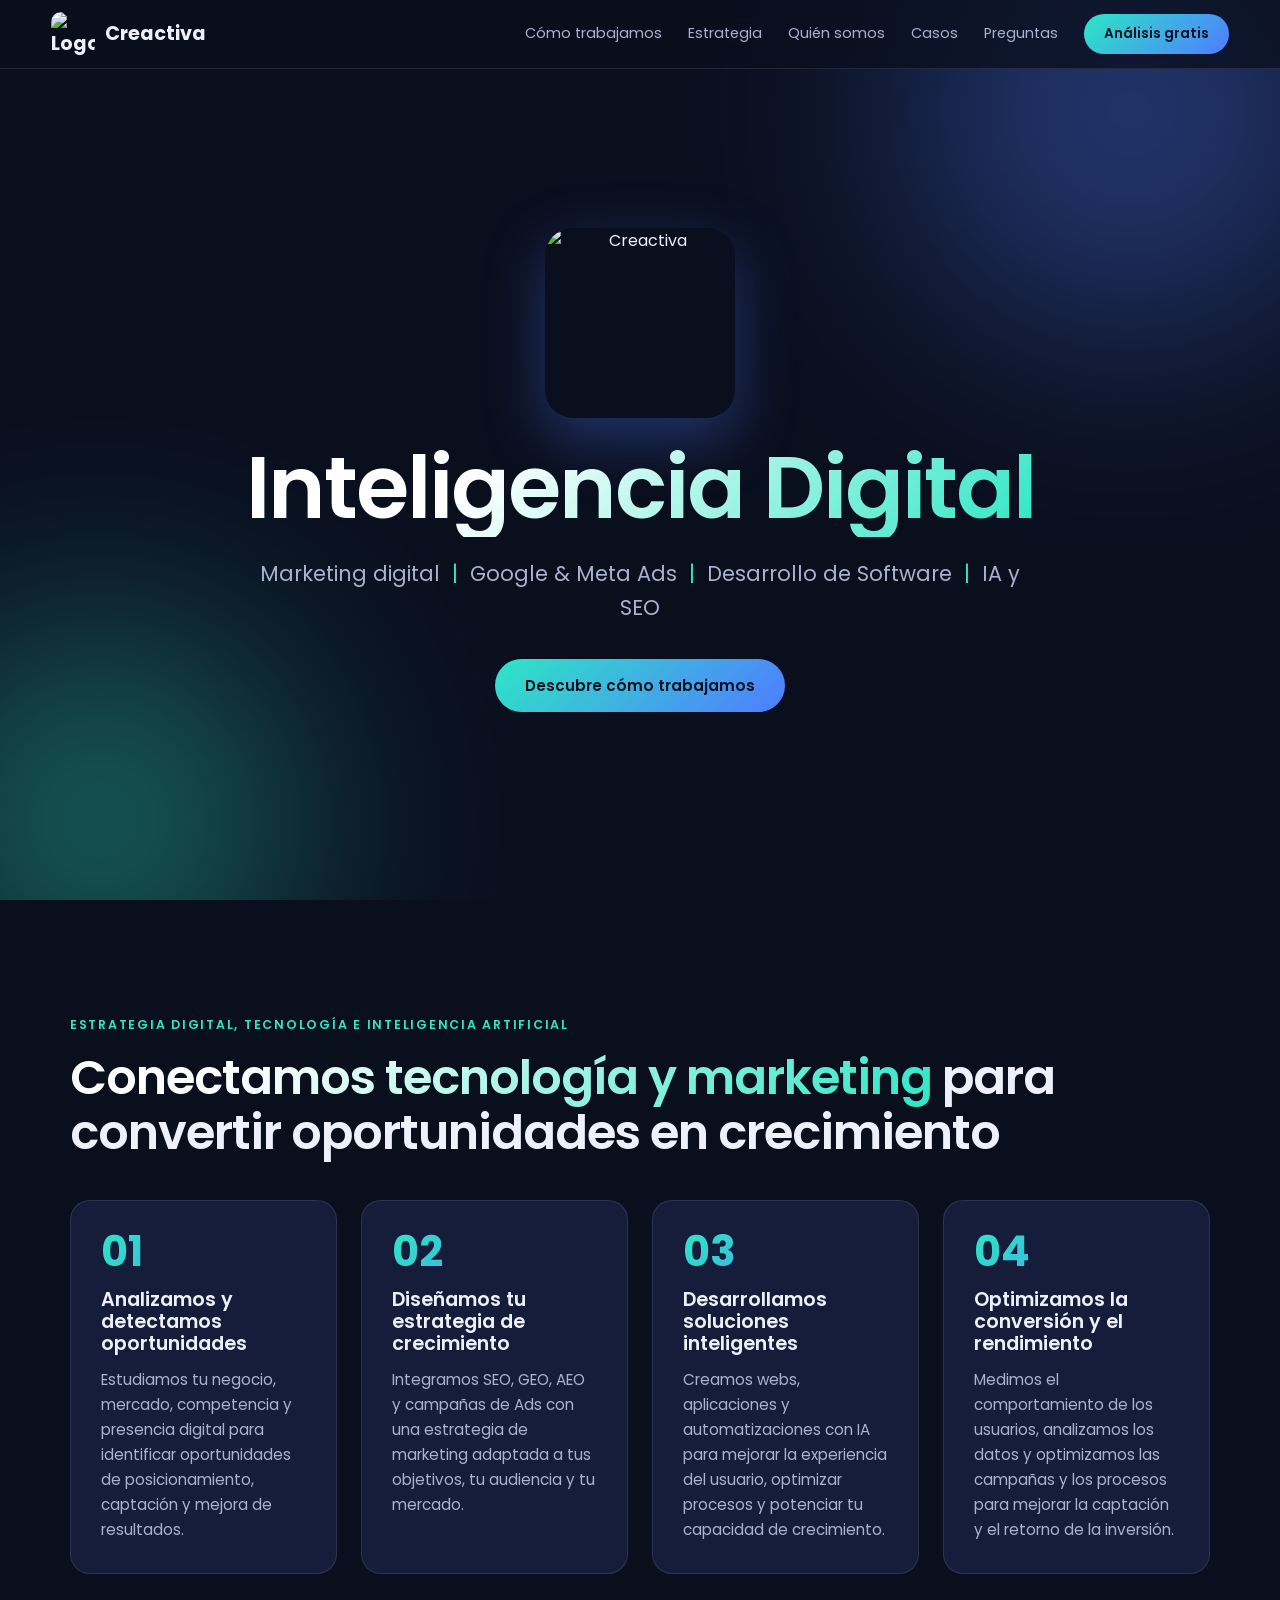
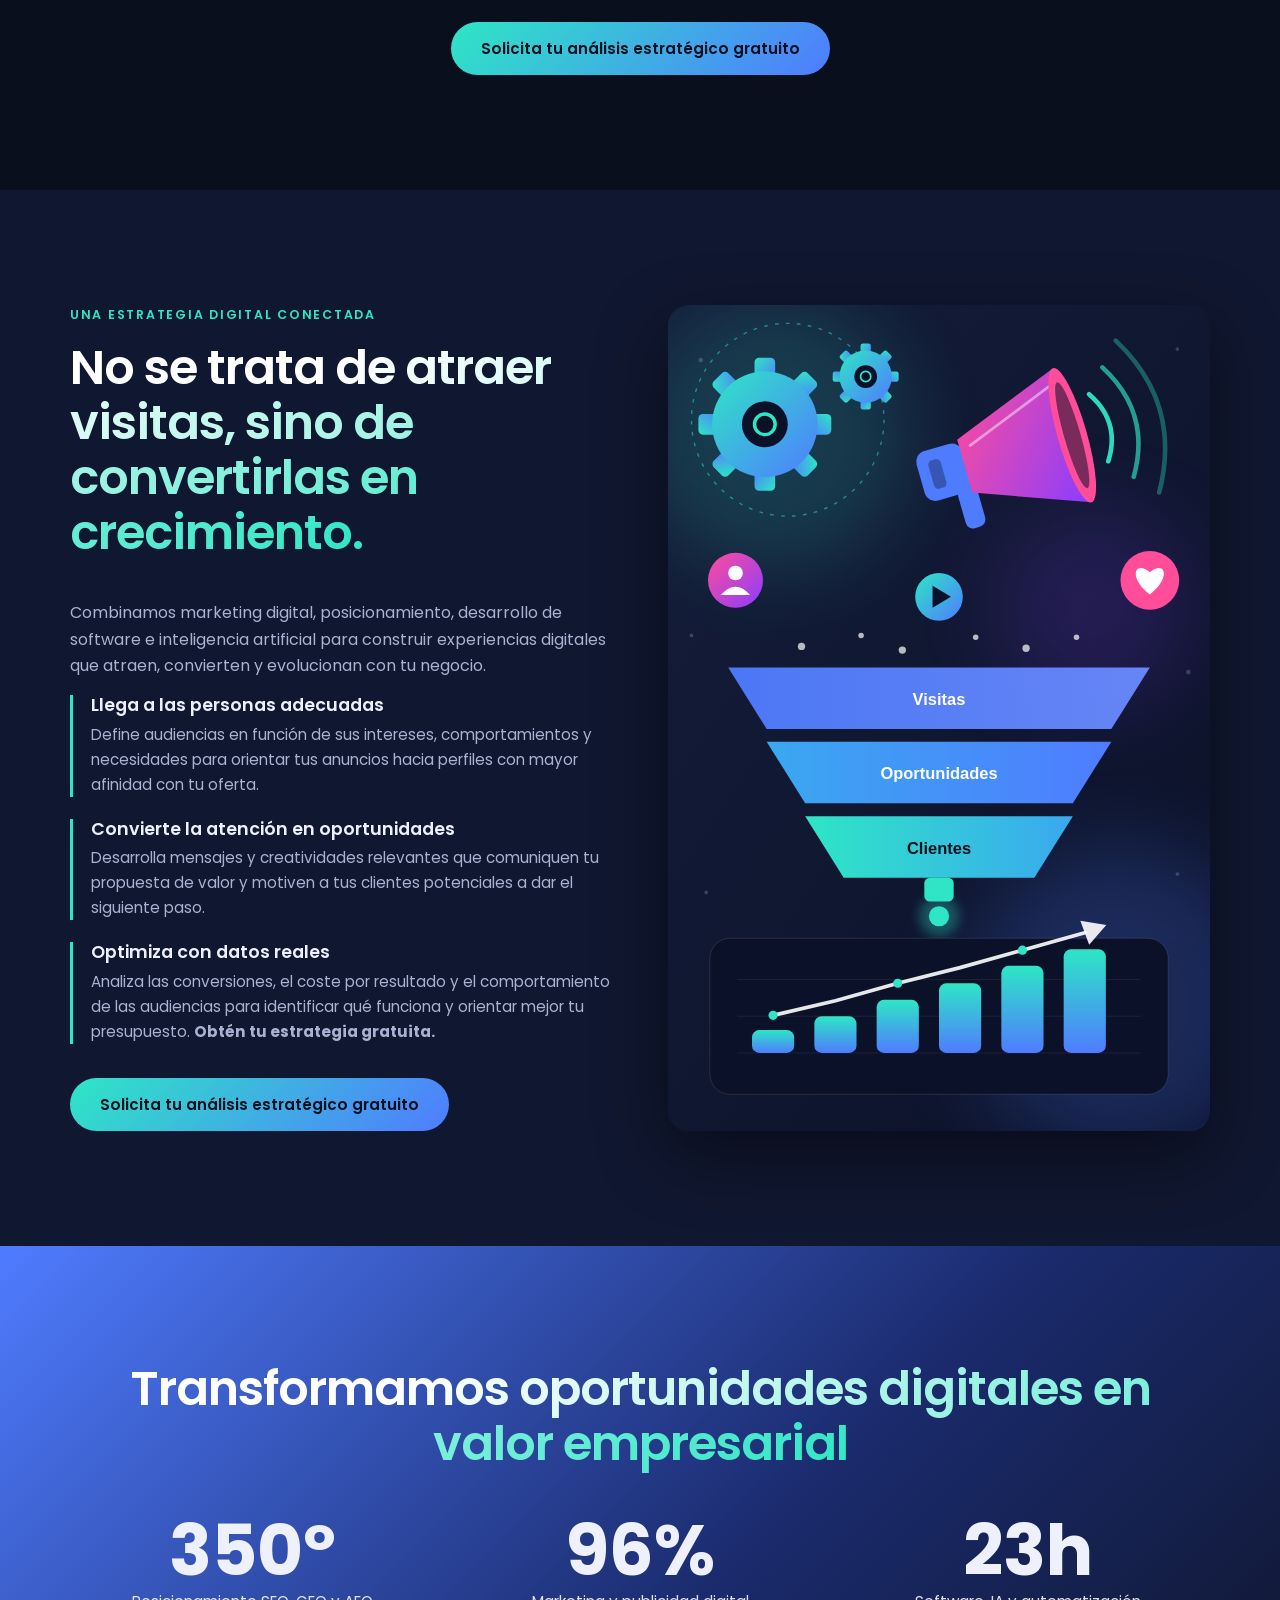
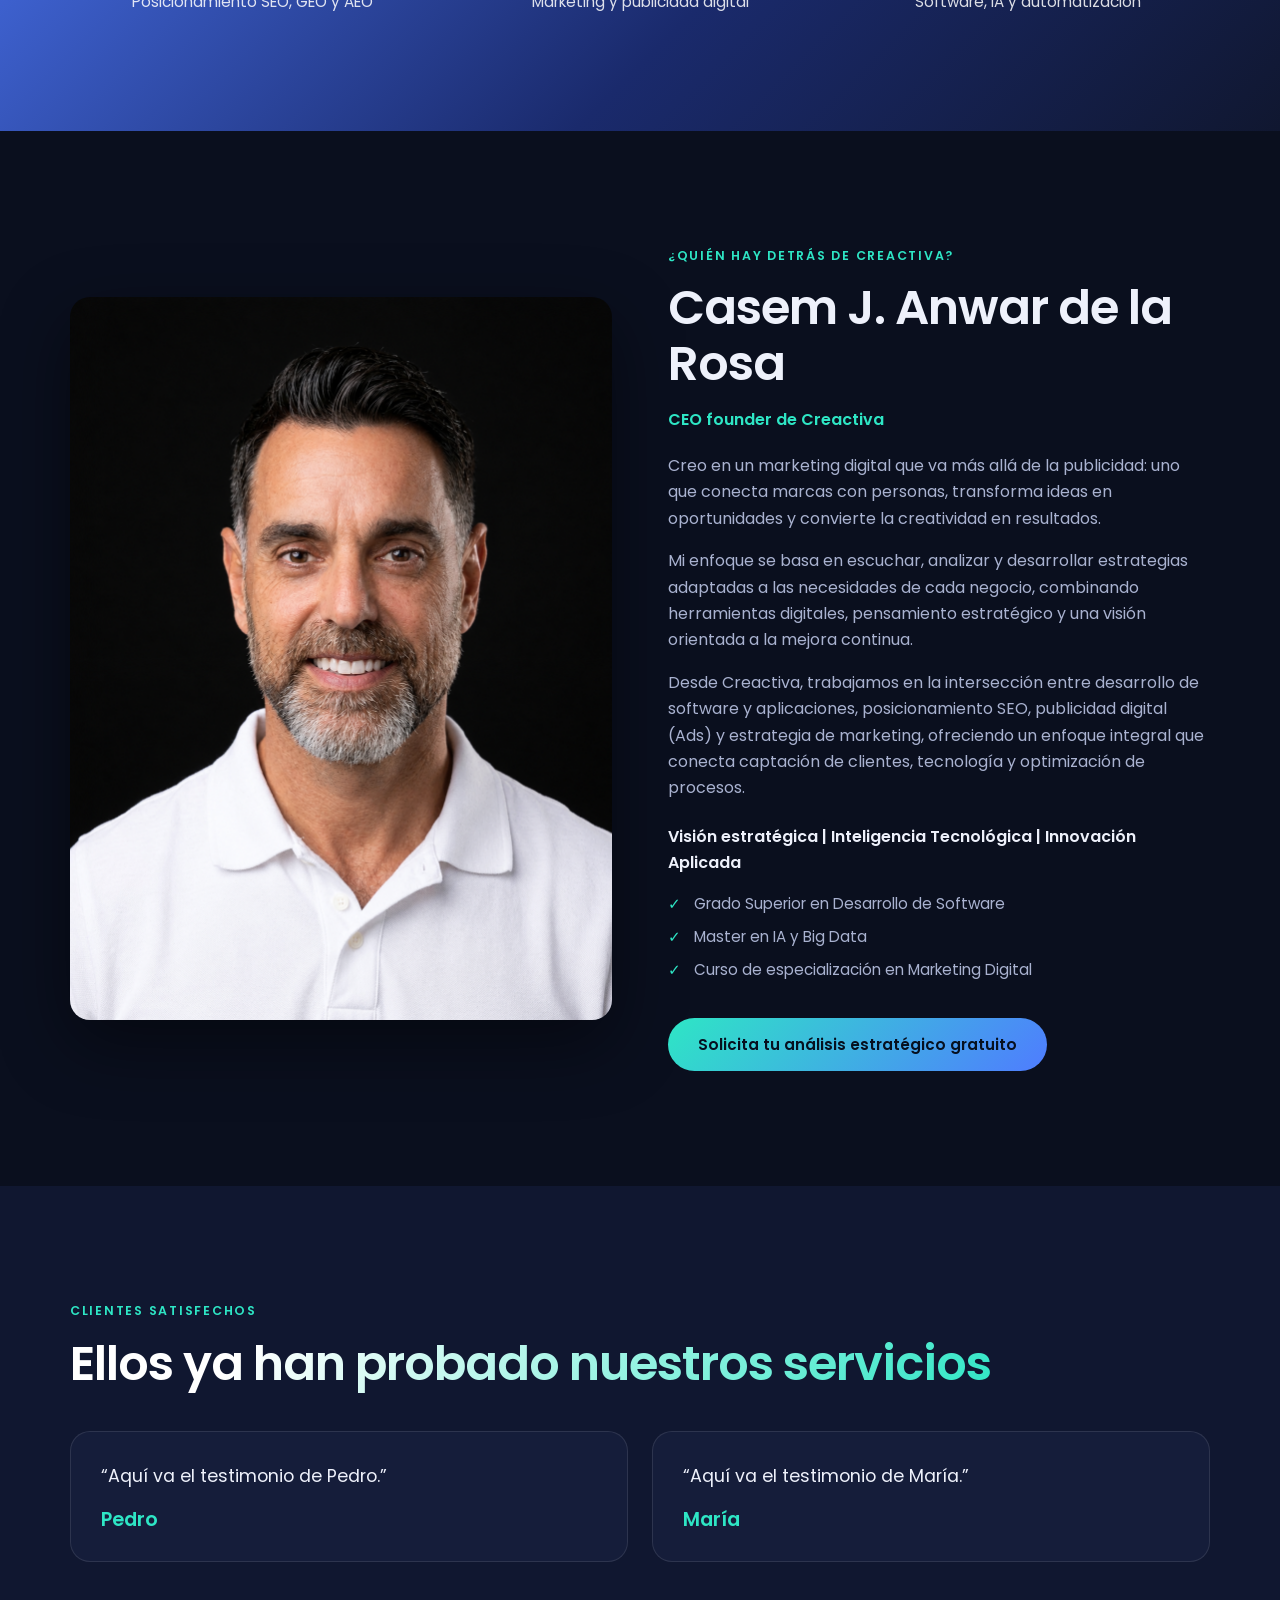
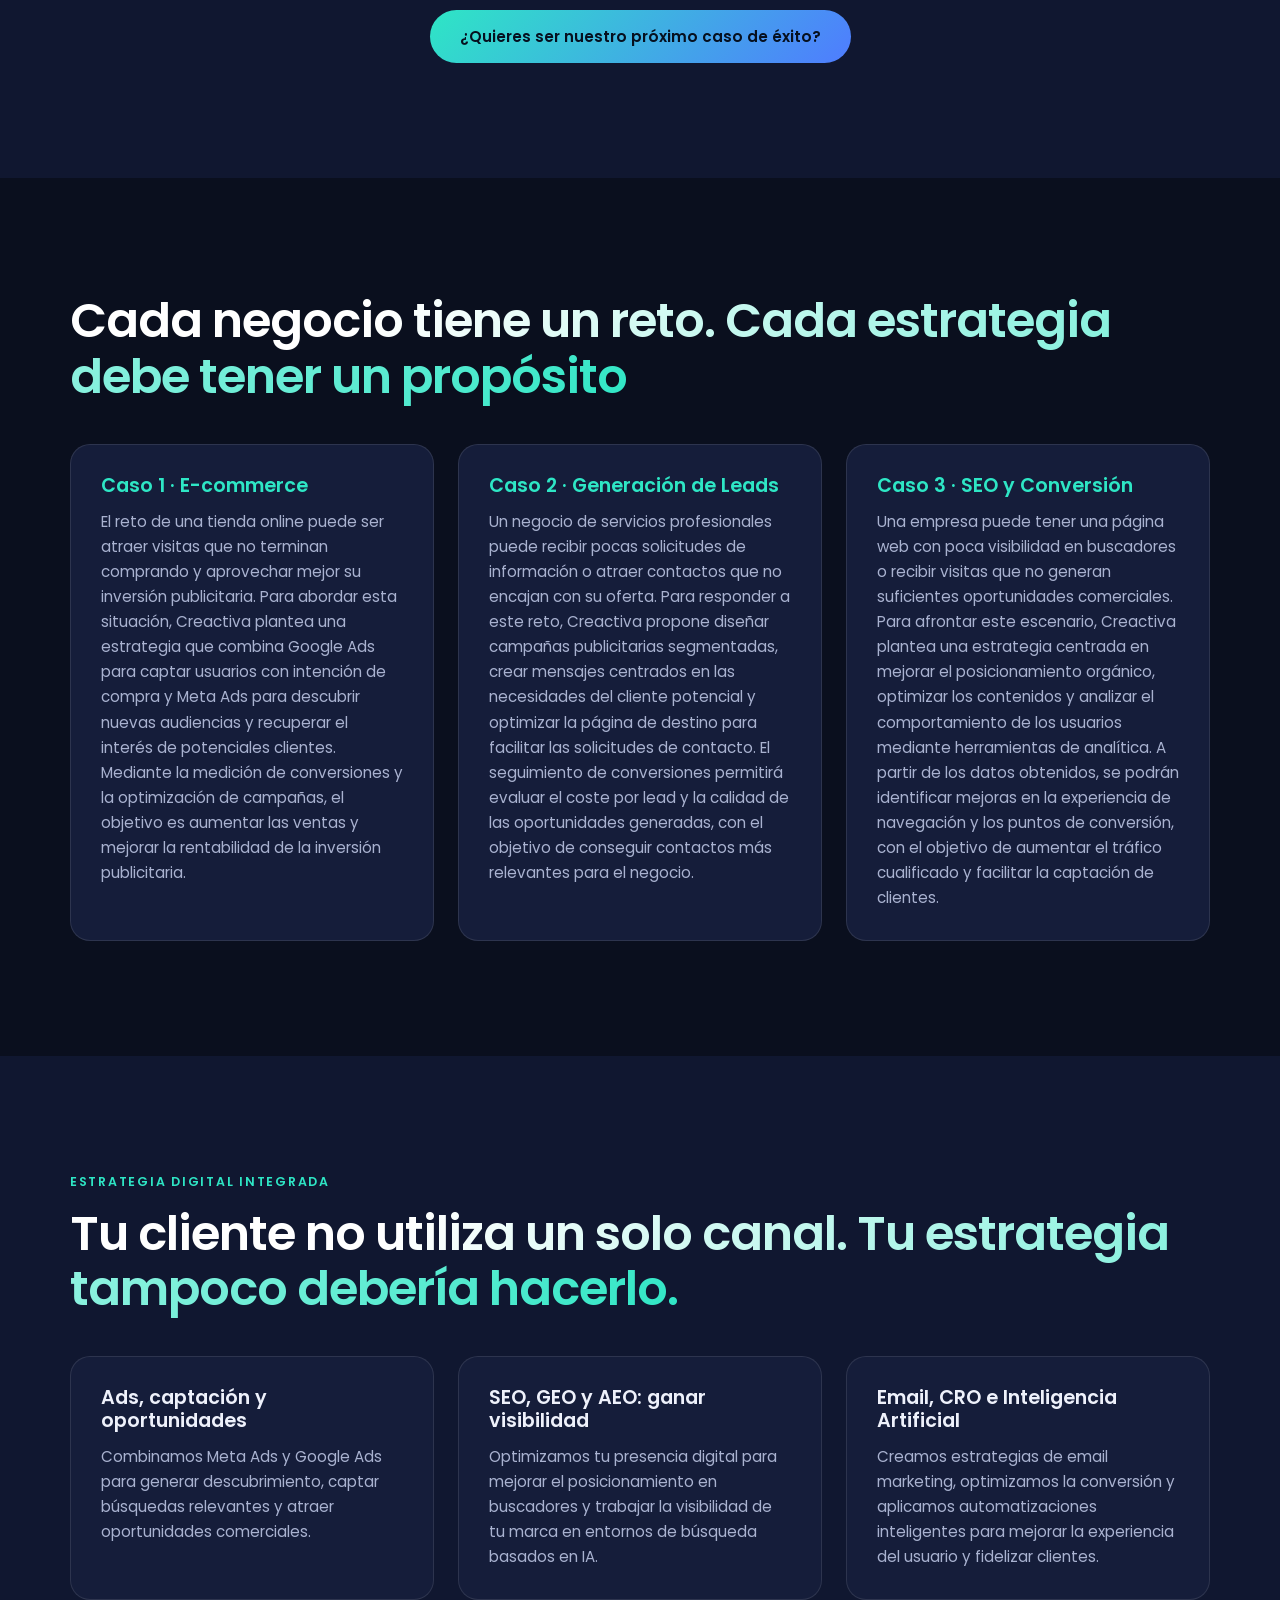
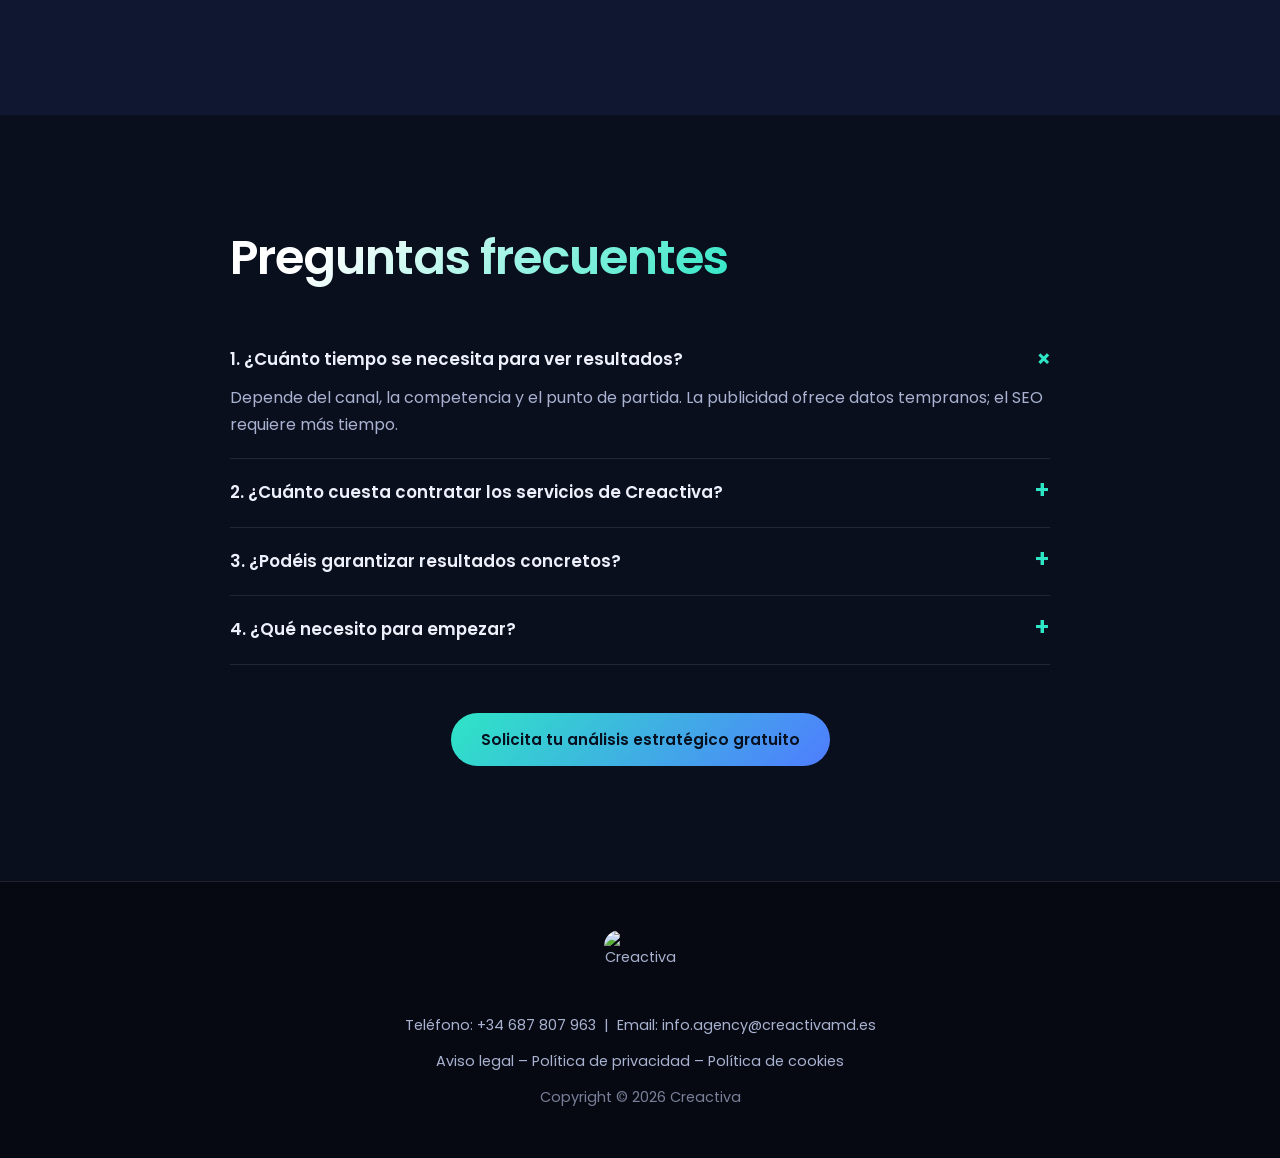
==== index.html @ 3766eb0a "Add files via upload" ====
<!DOCTYPE html>
<html lang="es">
<head>
  <meta charset="UTF-8">
  <meta name="viewport" content="width=device-width, initial-scale=1.0, viewport-fit=cover">
  <title>Agencia Marketing Digital Ads - Creactiva</title>
  <meta name="description" content="En Creactiva nos encargamos de realizar estrategias de publicidad multicanal para particulares y empresas.">
  <meta property="og:title" content="Agencia Marketing Digital Ads - Creactiva">
  <meta property="og:description" content="Estrategias de publicidad multicanal para particulares y empresas.">
  <meta property="og:image" content="https://creactivamd.es/wp-content/uploads/2026/10/Logo.png">
  <meta property="og:type" content="website">
  <meta property="og:locale" content="es_ES">
  <link rel="icon" href="https://creactivamd.es/wp-content/uploads/2026/10/Logo-1024x1024.png">
  <link rel="preconnect" href="https://fonts.googleapis.com">
  <link rel="preconnect" href="https://fonts.gstatic.com" crossorigin>
  <link href="https://fonts.googleapis.com/css2?family=Poppins:wght@400;500;600;700&display=swap" rel="stylesheet">
  <link rel="stylesheet" href="styles.css">
</head>
<body>

  <!--
    IMÁGENES: ahora mismo se cargan desde tu web actual (creactivamd.es).
    Para que el proyecto sea independiente, descárgalas a una carpeta /img
    y cambia las rutas (Logo-1024x1024.png, 19197512-1024x1024.jpg, 123456677878877-1024x768.png).
  -->

  <!-- CABECERA -->
  <header class="header" id="inicio">
    <a href="#inicio" class="brand" aria-label="Creactiva - inicio">
      <img src="https://creactivamd.es/wp-content/uploads/2026/10/Logo-1024x1024.png" alt="Logo Creactiva" width="44" height="44">
      <span>Creactiva</span>
    </a>
    <button class="menu-btn" id="menuBtn" aria-label="Abrir menú" aria-expanded="false"><span></span><span></span></button>
    <nav class="nav" id="nav">
      <a href="#s1">Cómo trabajamos</a>
      <a href="#estrategia">Estrategia</a>
      <a href="#quien">Quién somos</a>
      <a href="#casos">Casos</a>
      <a href="#faq">Preguntas</a>
      <button class="btn btn-small" data-open-modal>Análisis gratis</button>
    </nav>
  </header>

  <main>

    <!-- HERO -->
    <section class="hero">
      <div class="glow glow-1"></div>
      <div class="glow glow-2"></div>
      <div class="container hero-inner">
        <img class="hero-logo" src="https://creactivamd.es/wp-content/uploads/2026/10/Logo-1024x1024.png" alt="Creactiva" width="220" height="220">
        <h1>Inteligencia Digital</h1>
        <p class="lead">Marketing digital <i>|</i> Google & Meta Ads <i>|</i> Desarrollo de Software <i>|</i> IA y SEO</p>
        <a href="#s1" class="btn">Descubre cómo trabajamos</a>
      </div>
    </section>

    <!-- 1. PROCESO -->
    <section class="section" id="s1">
      <div class="container">
        <p class="eyebrow">Estrategia digital, tecnología e inteligencia artificial</p>
        <h2><span class="grad">Conectamos tecnología y marketing</span> para convertir oportunidades en crecimiento</h2>

        <ol class="steps">
          <li class="card reveal">
            <b>01</b>
            <h3>Analizamos y detectamos oportunidades</h3>
            <p>Estudiamos tu negocio, mercado, competencia y presencia digital para identificar oportunidades de posicionamiento, captación y mejora de resultados.</p>
          </li>
          <li class="card reveal">
            <b>02</b>
            <h3>Diseñamos tu estrategia de crecimiento</h3>
            <p>Integramos SEO, GEO, AEO y campañas de Ads con una estrategia de marketing adaptada a tus objetivos, tu audiencia y tu mercado.</p>
          </li>
          <li class="card reveal">
            <b>03</b>
            <h3>Desarrollamos soluciones inteligentes</h3>
            <p>Creamos webs, aplicaciones y automatizaciones con IA para mejorar la experiencia del usuario, optimizar procesos y potenciar tu capacidad de crecimiento.</p>
          </li>
          <li class="card reveal">
            <b>04</b>
            <h3>Optimizamos la conversión y el rendimiento</h3>
            <p>Medimos el comportamiento de los usuarios, analizamos los datos y optimizamos las campañas y los procesos para mejorar la captación y el retorno de la inversión.</p>
          </li>
        </ol>

        <div class="center"><button class="btn" data-open-modal>Solicita tu análisis estratégico gratuito</button></div>
      </div>
    </section>

    <!-- 2. ESTRATEGIA CONECTADA -->
    <section class="section section-alt" id="estrategia">
      <div class="container split">
        <div>
          <p class="eyebrow">Una estrategia digital conectada</p>
          <h2><span class="grad">No se trata de atraer visitas, sino de convertirlas en crecimiento.</span></h2>
          <p class="muted">Combinamos marketing digital, posicionamiento, desarrollo de software e inteligencia artificial para construir experiencias digitales que atraen, convierten y evolucionan con tu negocio.</p>

          <div class="feature reveal">
            <h3>Llega a las personas adecuadas</h3>
            <p>Define audiencias en función de sus intereses, comportamientos y necesidades para orientar tus anuncios hacia perfiles con mayor afinidad con tu oferta.</p>
          </div>
          <div class="feature reveal">
            <h3>Convierte la atención en oportunidades</h3>
            <p>Desarrolla mensajes y creatividades relevantes que comuniquen tu propuesta de valor y motiven a tus clientes potenciales a dar el siguiente paso.</p>
          </div>
          <div class="feature reveal">
            <h3>Optimiza con datos reales</h3>
            <p>Analiza las conversiones, el coste por resultado y el comportamiento de las audiencias para identificar qué funciona y orientar mejor tu presupuesto. <strong>Obtén tu estrategia gratuita.</strong></p>
          </div>
          <button class="btn" data-open-modal>Solicita tu análisis estratégico gratuito</button>
        </div>
        <figure class="media reveal">
          <img src="img/estrategia.svg" alt="Estrategia digital conectada: megáfono, embudo de conversión y gráfica de crecimiento" loading="lazy" width="600" height="900">
        </figure>
      </div>
    </section>

    <!-- 3. CIFRAS -->
    <section class="section section-stats">
      <div class="container">
        <h2 class="center"><span class="grad">Transformamos oportunidades digitales en valor empresarial</span></h2>
        <!-- OJO: valores de ejemplo. Cámbialos en data-count por los reales. -->
        <div class="stats">
          <div><strong data-count="365" data-suffix="º">0</strong><span>Posicionamiento SEO, GEO y AEO</span></div>
          <div><strong data-count="100" data-suffix="%">0</strong><span>Marketing y publicidad digital</span></div>
          <div><strong data-count="24" data-suffix="h">0</strong><span>Software, IA y automatización</span></div>
        </div>
      </div>
    </section>

    <!-- 4. QUIÉN HAY DETRÁS -->
    <section class="section" id="quien">
      <div class="container split">
        <figure class="media reveal">
          <img src="img/qqqqq.PNG" alt="Casem J. Anwar de la Rosa, CEO y fundador de Creactiva" loading="lazy" width="1024" height="768">
        </figure>
        <div>
          <p class="eyebrow">¿Quién hay detrás de Creactiva?</p>
          <h2>Casem J. Anwar de la Rosa</h2>
          <p class="role">CEO founder de Creactiva</p>
          <p class="muted">Creo en un marketing digital que va más allá de la publicidad: uno que conecta marcas con personas, transforma ideas en oportunidades y convierte la creatividad en resultados.</p>
          <p class="muted">Mi enfoque se basa en escuchar, analizar y desarrollar estrategias adaptadas a las necesidades de cada negocio, combinando herramientas digitales, pensamiento estratégico y una visión orientada a la mejora continua.</p>
          <p class="muted">Desde Creactiva, trabajamos en la intersección entre desarrollo de software y aplicaciones, posicionamiento SEO, publicidad digital (Ads) y estrategia de marketing, ofreciendo un enfoque integral que conecta captación de clientes, tecnología y optimización de procesos.</p>
          <p class="tagline">Visión estratégica | Inteligencia Tecnológica | Innovación Aplicada</p>
          <ul class="studies">
            <li>Grado Superior en Desarrollo de Software</li>
            <li>Master en IA y Big Data</li>
            <li>Curso de especialización en Marketing Digital</li>
          </ul>
          <button class="btn" data-open-modal>Solicita tu análisis estratégico gratuito</button>
        </div>
      </div>
    </section>

    <!-- 5. CLIENTES -->
    <section class="section section-alt" id="clientes">
      <div class="container">
        <p class="eyebrow">Clientes satisfechos</p>
        <h2><span class="grad">Ellos ya han probado nuestros servicios</span></h2>
        <div class="grid grid-2">
          <!-- Sustituye el texto por el testimonio real (o por la foto/vídeo que uses en tu web actual) -->
          <article class="card testimonial reveal">
            <p>“Aquí va el testimonio de Pedro.”</p>
            <h3>Pedro</h3>
          </article>
          <article class="card testimonial reveal">
            <p>“Aquí va el testimonio de María.”</p>
            <h3>María</h3>
          </article>
        </div>
        <div class="center"><button class="btn" data-open-modal>¿Quieres ser nuestro próximo caso de éxito?</button></div>
      </div>
    </section>

    <!-- 6. CASOS -->
    <section class="section" id="casos">
      <div class="container">
        <h2><span class="grad">Cada negocio tiene un reto. Cada estrategia debe tener un propósito</span></h2>
        <div class="grid grid-3">
          <article class="card case reveal">
            <h3>Caso 1 · E-commerce</h3>
            <p>El reto de una tienda online puede ser atraer visitas que no terminan comprando y aprovechar mejor su inversión publicitaria. Para abordar esta situación, Creactiva plantea una estrategia que combina Google Ads para captar usuarios con intención de compra y Meta Ads para descubrir nuevas audiencias y recuperar el interés de potenciales clientes. Mediante la medición de conversiones y la optimización de campañas, el objetivo es aumentar las ventas y mejorar la rentabilidad de la inversión publicitaria.</p>
          </article>
          <article class="card case reveal">
            <h3>Caso 2 · Generación de Leads</h3>
            <p>Un negocio de servicios profesionales puede recibir pocas solicitudes de información o atraer contactos que no encajan con su oferta. Para responder a este reto, Creactiva propone diseñar campañas publicitarias segmentadas, crear mensajes centrados en las necesidades del cliente potencial y optimizar la página de destino para facilitar las solicitudes de contacto. El seguimiento de conversiones permitirá evaluar el coste por lead y la calidad de las oportunidades generadas, con el objetivo de conseguir contactos más relevantes para el negocio.</p>
          </article>
          <article class="card case reveal">
            <h3>Caso 3 · SEO y Conversión</h3>
            <p>Una empresa puede tener una página web con poca visibilidad en buscadores o recibir visitas que no generan suficientes oportunidades comerciales. Para afrontar este escenario, Creactiva plantea una estrategia centrada en mejorar el posicionamiento orgánico, optimizar los contenidos y analizar el comportamiento de los usuarios mediante herramientas de analítica. A partir de los datos obtenidos, se podrán identificar mejoras en la experiencia de navegación y los puntos de conversión, con el objetivo de aumentar el tráfico cualificado y facilitar la captación de clientes.</p>
          </article>
        </div>
      </div>
    </section>

    <!-- 7. ESTRATEGIA INTEGRADA -->
    <section class="section section-alt">
      <div class="container">
        <p class="eyebrow">Estrategia digital integrada</p>
        <h2><span class="grad">Tu cliente no utiliza un solo canal. Tu estrategia tampoco debería hacerlo.<span></h2>
        <div class="grid grid-3">
          <article class="card reveal">
            <h3>Ads, captación y oportunidades</h3>
            <p>Combinamos Meta Ads y Google Ads para generar descubrimiento, captar búsquedas relevantes y atraer oportunidades comerciales.</p>
          </article>
          <article class="card reveal">
            <h3>SEO, GEO y AEO: ganar visibilidad</h3>
            <p>Optimizamos tu presencia digital para mejorar el posicionamiento en buscadores y trabajar la visibilidad de tu marca en entornos de búsqueda basados en IA.</p>
          </article>
          <article class="card reveal">
            <h3>Email, CRO e Inteligencia Artificial</h3>
            <p>Creamos estrategias de email marketing, optimizamos la conversión y aplicamos automatizaciones inteligentes para mejorar la experiencia del usuario y fidelizar clientes.</p>
          </article>
        </div>
      </div>
    </section>

    <!-- 8. FAQ -->
    <section class="section" id="faq">
      <div class="container narrow">
        <h2><span class="grad">Preguntas frecuentes</span></h2>
        <details class="faq" open>
          <summary>1. ¿Cuánto tiempo se necesita para ver resultados?</summary>
          <p>Depende del canal, la competencia y el punto de partida. La publicidad ofrece datos tempranos; el SEO requiere más tiempo.</p>
        </details>
        <details class="faq">
          <summary>2. ¿Cuánto cuesta contratar los servicios de Creactiva?</summary>
          <p>El presupuesto depende de tus objetivos, canales y necesidades. Prepararemos una propuesta personalizada tras conocer tu proyecto.</p>
        </details>
        <details class="faq">
          <summary>3. ¿Podéis garantizar resultados concretos?</summary>
          <p>No sería responsable garantizar ventas o retornos específicos. Trabajamos con objetivos medibles, análisis y optimización continua.</p>
        </details>
        <details class="faq">
          <summary>4. ¿Qué necesito para empezar?</summary>
          <p>Necesitamos conocer tu negocio, tus objetivos y tus recursos. Después revisaremos los accesos y datos relevantes disponibles.</p>
        </details>
        <div class="center"><button class="btn" data-open-modal>Solicita tu análisis estratégico gratuito</button></div>
      </div>
    </section>
  </main>

  <!-- FOOTER -->
  <footer class="footer">
    <div class="container footer-inner">
      <img src="https://creactivamd.es/wp-content/uploads/2026/10/Logo-1024x1024.png" alt="Creactiva" width="72" height="72" loading="lazy">
      <p>Teléfono: <a href="tel:+34687807963">+34 687 807 963</a> &nbsp;|&nbsp; Email: <a href="mailto:info.agency@creactivamd.es">info.agency@creactivamd.es</a></p>
      <p>
        <a href="https://creactivamd.es/aviso-legal/">Aviso legal</a> –
        <a href="https://creactivamd.es/politica-de-privacidad/">Política de privacidad</a> –
        <a href="https://creactivamd.es/politica-de-cookies/">Política de cookies</a>
      </p>
      <p class="copy">Copyright © <span id="year">2025</span> Creactiva</p>
    </div>
  </footer>

  <button class="to-top" id="toTop" aria-label="Volver arriba">↑</button>

  <!-- MODAL: SOLICITUD DE PROPUESTA -->
  <div class="modal" id="modal" aria-hidden="true">
    <div class="modal-backdrop" data-close-modal></div>
    <div class="modal-box" role="dialog" aria-modal="true" aria-labelledby="modalTitle">
      <button class="modal-close" data-close-modal aria-label="Cerrar">×</button>
      <h3 id="modalTitle">Solicita tu <em>propuesta estratégica</em> sin coste</h3>

      <form class="form" id="contactForm" novalidate>
        <label>Nombre
          <input type="text" name="nombre" autocomplete="name" required>
          <small class="error"></small>
        </label>
        <label>Email
          <input type="email" name="email" autocomplete="email" required>
          <small class="error"></small>
        </label>
        <label>Teléfono
          <input type="tel" name="telefono" autocomplete="tel">
          <small class="error"></small>
        </label>
        <label>Cuéntanos tu proyecto
          <textarea name="mensaje" rows="3"></textarea>
        </label>
        <label class="check">
          <input type="checkbox" name="privacidad" required>
          <span>Aceptar <a href="https://creactivamd.es/politica-de-privacidad/" target="_blank" rel="noopener">política de privacidad</a></span>
          <small class="error"></small>
        </label>
        <button type="submit" class="btn">Solicitar propuesta gratuita</button>
        <p class="form-status" id="formStatus" role="status"></p>
      </form>
    </div>
  </div>

  <script src="script.js"></script>
</body>
</html>
---- styles.css ----
/* =========================================================
   CREACTIVA · estilos
   ---------------------------------------------------------
   COLORES: cambia solo este bloque :root y toda la web se actualiza.
   (Pon aquí los hex exactos de tu marca: están marcados con "MARCA")
   ========================================================= */
:root {
  --bg: #0a0f1e;          /* MARCA · fondo principal oscuro */
  --bg-alt: #101730;      /* MARCA · fondo de secciones alternas */
  --card: #151d3a;        /* MARCA · tarjetas */
  --text: #eef1fb;        /* texto principal */
  --muted: #a9b2d0;       /* texto secundario */
  --accent: #2ee6c5;      /* MARCA · color de acento / botones */
  --accent-2: #4f7cff;    /* MARCA · segundo color del degradado */
  --line: rgba(255,255,255,.1);
  --radius: 20px;
  --font: "Poppins", system-ui, -apple-system, "Segoe UI", sans-serif;
}

/* ===== Reset ===== */
*, *::before, *::after { box-sizing: border-box; margin: 0; padding: 0; }
html { scroll-behavior: smooth; scroll-padding-top: 84px; }
body { font-family: var(--font); background: var(--bg); color: var(--text); line-height: 1.65; -webkit-font-smoothing: antialiased; }
img { max-width: 100%; height: auto; display: block; }
a { color: inherit; text-decoration: none; }
ul, ol { list-style: none; }
h1, h2, h3 { line-height: 1.15; font-weight: 600; }
button { font-family: inherit; }

.container { width: min(1140px, 92%); margin-inline: auto; }
.narrow { width: min(820px, 92%); }
.center { text-align: center; margin-top: 48px; }
.muted { color: var(--muted); margin-bottom: 16px; }

/* ===== Botones ===== */
.btn {
  display: inline-block; padding: 15px 30px; border: 0; border-radius: 999px; cursor: pointer;
  background: linear-gradient(135deg, var(--accent), var(--accent-2));
  color: #06101f; font: 600 .95rem var(--font); text-align: center;
  transition: transform .2s, box-shadow .2s;
}
.btn:hover { transform: translateY(-2px); box-shadow: 0 12px 32px rgba(46,230,197,.28); }
.btn-small { padding: 10px 20px; font-size: .85rem; }

/* ===== Cabecera ===== */
.header {
  position: fixed; inset: 0 0 auto 0; z-index: 50; display: flex; align-items: center; justify-content: space-between;
  padding: 12px 4%; background: rgba(10,15,30,.75); backdrop-filter: blur(14px); border-bottom: 1px solid var(--line);
  transition: padding .3s, background .3s;
}
.header.scrolled { padding-block: 8px; background: rgba(10,15,30,.95); }
.brand { display: flex; align-items: center; gap: 10px; font-weight: 700; font-size: 1.2rem; }
.brand img { border-radius: 10px; }
.nav { display: flex; align-items: center; gap: 26px; font-size: .9rem; }
.nav a { color: var(--muted); transition: color .2s; }
.nav a:hover { color: var(--text); }

.menu-btn { display: none; position: relative; width: 42px; height: 42px; background: none; border: 0; cursor: pointer; }
.menu-btn span { position: absolute; left: 9px; right: 9px; height: 2px; background: var(--text); transition: transform .3s; }
.menu-btn span:first-child { top: 16px; }
.menu-btn span:last-child { top: 24px; }
.menu-btn[aria-expanded="true"] span:first-child { transform: translateY(4px) rotate(45deg); }
.menu-btn[aria-expanded="true"] span:last-child { transform: translateY(-4px) rotate(-45deg); }

/* ===== Hero ===== */
.hero { position: relative; overflow: hidden; min-height: 100svh; display: grid; place-items: center; text-align: center; padding: 120px 0 80px; }
.glow { position: absolute; border-radius: 50%; filter: blur(110px); opacity: .35; animation: float 16s ease-in-out infinite; }
.glow-1 { width: 460px; height: 460px; background: var(--accent-2); top: -120px; right: -80px; }
.glow-2 { width: 400px; height: 400px; background: var(--accent); bottom: -120px; left: -100px; animation-delay: -7s; }
@keyframes float { 50% { transform: translate(30px, -36px) scale(1.08); } }
.hero-inner { position: relative; z-index: 1; display: grid; justify-items: center; gap: 20px; }
.hero-logo { width: clamp(110px, 20vw, 190px); border-radius: 28px; box-shadow: 0 20px 60px rgba(79,124,255,.35); }
.hero h1 { font-size: clamp(2.6rem, 8vw, 5.4rem); letter-spacing: -2px; background: linear-gradient(135deg, #fff 30%, var(--accent)); -webkit-background-clip: text; background-clip: text; color: transparent; }
.lead { font-size: clamp(1rem, 2.2vw, 1.3rem); color: var(--muted); max-width: 60ch; margin-bottom: 14px; }
.lead i { font-style: normal; color: var(--accent); margin-inline: 6px; }

/* ===== Secciones ===== */
.section { padding: clamp(64px, 9vw, 120px) 0; }
.section-alt { background: var(--bg-alt); }
.section h2 { font-size: clamp(1.8rem, 4.6vw, 3rem); letter-spacing: -1px; max-width: none; margin-bottom: 40px; }
.section h2.center { margin-inline: auto; text-align: center; margin-top: 0; }
.eyebrow { text-transform: uppercase; letter-spacing: .14em; font-size: .78rem; font-weight: 600; color: var(--accent); margin-bottom: 14px; }

.grid { display: grid; gap: 24px; }
.grid-2 { grid-template-columns: repeat(auto-fit, minmax(300px, 1fr)); }
.grid-3 { grid-template-columns: repeat(auto-fit, minmax(290px, 1fr)); }

/* ===== Tarjetas ===== */
.card { background: var(--card); border: 1px solid var(--line); padding: 30px; border-radius: var(--radius); transition: transform .3s, border-color .3s; }
.card:hover { transform: translateY(-5px); border-color: rgba(46,230,197,.4); }
.card h3 { font-size: 1.2rem; margin-bottom: 12px; }
.card p { color: var(--muted); font-size: .95rem; }

.steps { display: grid; grid-template-columns: repeat(auto-fit, minmax(240px, 1fr)); gap: 24px; }
.steps b { display: block; font-size: 2.6rem; font-weight: 700; line-height: 1; margin-bottom: 16px;
  background: linear-gradient(135deg, var(--accent), var(--accent-2)); -webkit-background-clip: text; background-clip: text; color: transparent; }

/* ===== Bloques con imagen ===== */
.split { display: grid; gap: 56px; align-items: center; grid-template-columns: repeat(auto-fit, minmax(300px, 1fr)); }
.media img { width: 100%; border-radius: var(--radius); box-shadow: 0 24px 70px rgba(0,0,0,.45); object-fit: cover; }
.feature { border-left: 3px solid var(--accent); padding-left: 18px; margin: 0 0 22px; }
.feature h3 { font-size: 1.1rem; margin-bottom: 6px; }
.feature p { color: var(--muted); font-size: .95rem; }
.split .btn { margin-top: 12px; }

/* ===== Cifras ===== */
.section-stats { background: linear-gradient(135deg, var(--accent-2), #1a2a6c 60%, var(--bg-alt)); }
.stats { display: grid; grid-template-columns: repeat(auto-fit, minmax(220px, 1fr)); gap: 24px; text-align: center; margin-top: 8px; }
.stats strong { display: block; font-size: clamp(2.6rem, 7vw, 4.4rem); font-weight: 700; line-height: 1.1; }
.stats span { color: rgba(255,255,255,.85); font-size: .95rem; }

/* ===== Equipo ===== */
.role { color: var(--accent); font-weight: 600; margin: -24px 0 20px; }
.tagline { font-weight: 600; margin: 22px 0 14px; }
.studies { margin-bottom: 24px; display: grid; gap: 8px; }
.studies li { color: var(--muted); padding-left: 26px; position: relative; font-size: .95rem; }
.studies li::before { content: "✓"; position: absolute; left: 0; color: var(--accent); font-weight: 700; }

/* ===== Testimonios / casos ===== */
.testimonial p { font-size: 1.1rem; color: var(--text); margin-bottom: 18px; }
.testimonial h3 { color: var(--accent); margin: 0; }
.case h3 { color: var(--accent); }

/* ===== FAQ ===== */
.faq { border-bottom: 1px solid var(--line); padding: 20px 0; }
.faq summary { cursor: pointer; font-weight: 600; font-size: 1.05rem; list-style: none; display: flex; justify-content: space-between; gap: 16px; }
.faq summary::-webkit-details-marker { display: none; }
.faq summary::after { content: "+"; color: var(--accent); font-size: 1.5rem; line-height: 1; transition: transform .25s; }
.faq[open] summary::after { transform: rotate(45deg); }
.faq p { color: var(--muted); margin-top: 12px; }

/* ===== Footer ===== */
.footer { background: #060912; border-top: 1px solid var(--line); padding: 48px 0; text-align: center; color: var(--muted); font-size: .9rem; }
.footer-inner { display: grid; justify-items: center; gap: 12px; }
.footer img { border-radius: 16px; }
.footer a:hover { color: var(--accent); }
.copy { opacity: .7; }

/* ===== Volver arriba ===== */
.to-top { position: fixed; right: 20px; bottom: 20px; z-index: 40; width: 46px; height: 46px; border-radius: 50%; border: 0; cursor: pointer;
  background: var(--accent); color: #06101f; font-size: 1.2rem; font-weight: 700; opacity: 0; pointer-events: none; transition: opacity .3s, transform .3s; }
.to-top.show { opacity: 1; pointer-events: auto; }
.to-top:hover { transform: translateY(-3px); }

/* ===== Modal ===== */
.modal { position: fixed; inset: 0; z-index: 100; display: grid; place-items: center; padding: 16px; visibility: hidden; opacity: 0; transition: opacity .25s, visibility .25s; }
.modal.open { visibility: visible; opacity: 1; }
.modal-backdrop { position: absolute; inset: 0; background: rgba(3,6,15,.75); backdrop-filter: blur(4px); }
.modal-box { position: relative; width: min(520px, 100%); max-height: 92vh; overflow-y: auto; background: var(--card); border: 1px solid var(--line); border-radius: var(--radius); padding: 36px 30px 30px; transform: translateY(20px); transition: transform .3s; }
.modal.open .modal-box { transform: none; }
.modal-box h3 { font-size: 1.5rem; margin-bottom: 22px; padding-right: 30px; }
.modal-box h3 em { font-style: normal; color: var(--accent); }
.modal-close { position: absolute; top: 12px; right: 14px; background: none; border: 0; color: var(--muted); font-size: 2rem; line-height: 1; cursor: pointer; }
.modal-close:hover { color: var(--text); }

.form { display: grid; gap: 16px; }
.form label { display: grid; gap: 6px; font-size: .88rem; color: var(--muted); }
.form input:not([type="checkbox"]), .form textarea {
  padding: 13px 14px; border-radius: 12px; border: 1.5px solid var(--line); background: var(--bg); color: var(--text); font: inherit; transition: border-color .2s;
}
.form input:focus, .form textarea:focus { outline: none; border-color: var(--accent); }
.form .check { display: flex; flex-wrap: wrap; align-items: center; gap: 10px; }
.form .check a { text-decoration: underline; }
.error { color: #ff8095; min-height: 1em; width: 100%; font-size: .8rem; }
.form-status { font-size: .92rem; }
.form-status.ok { color: var(--accent); }

/* ===== Palabras con degradado (mismo estilo que "Inteligencia Digital") ===== */
.grad {
  background: linear-gradient(135deg, #fff 20%, var(--accent));
  -webkit-background-clip: text;
  background-clip: text;
  color: transparent;
}

/* ===== Ajustes de maquetación ===== */
#s1 h2 { max-width: none; }                  /* el título llega al final de las cajas */
#estrategia .split { align-items: stretch; } /* la imagen iguala la altura del texto */
#estrategia .media { display: flex; }
#estrategia .media img { width: 100%; height: auto; object-fit: cover; object-position: center; }

/* ===== Animación de aparición ===== */
.reveal { opacity: 0; transform: translateY(28px); transition: opacity .7s, transform .7s; }
.reveal.visible { opacity: 1; transform: none; }

/* ===== Responsive ===== */
@media (max-width: 920px) {
  .menu-btn { display: block; }
  .nav {
    position: fixed; inset: 64px 0 auto 0; flex-direction: column; align-items: stretch; text-align: center; gap: 18px; padding: 26px;
    background: rgba(10,15,30,.98); border-bottom: 1px solid var(--line); transform: translateY(-130%); transition: transform .35s;
  }
  .nav.open { transform: none; }
  .role { margin-top: -16px; }
}
@media (prefers-reduced-motion: reduce) {
  * { animation: none !important; transition: none !important; }
  .reveal { opacity: 1; transform: none; }
}
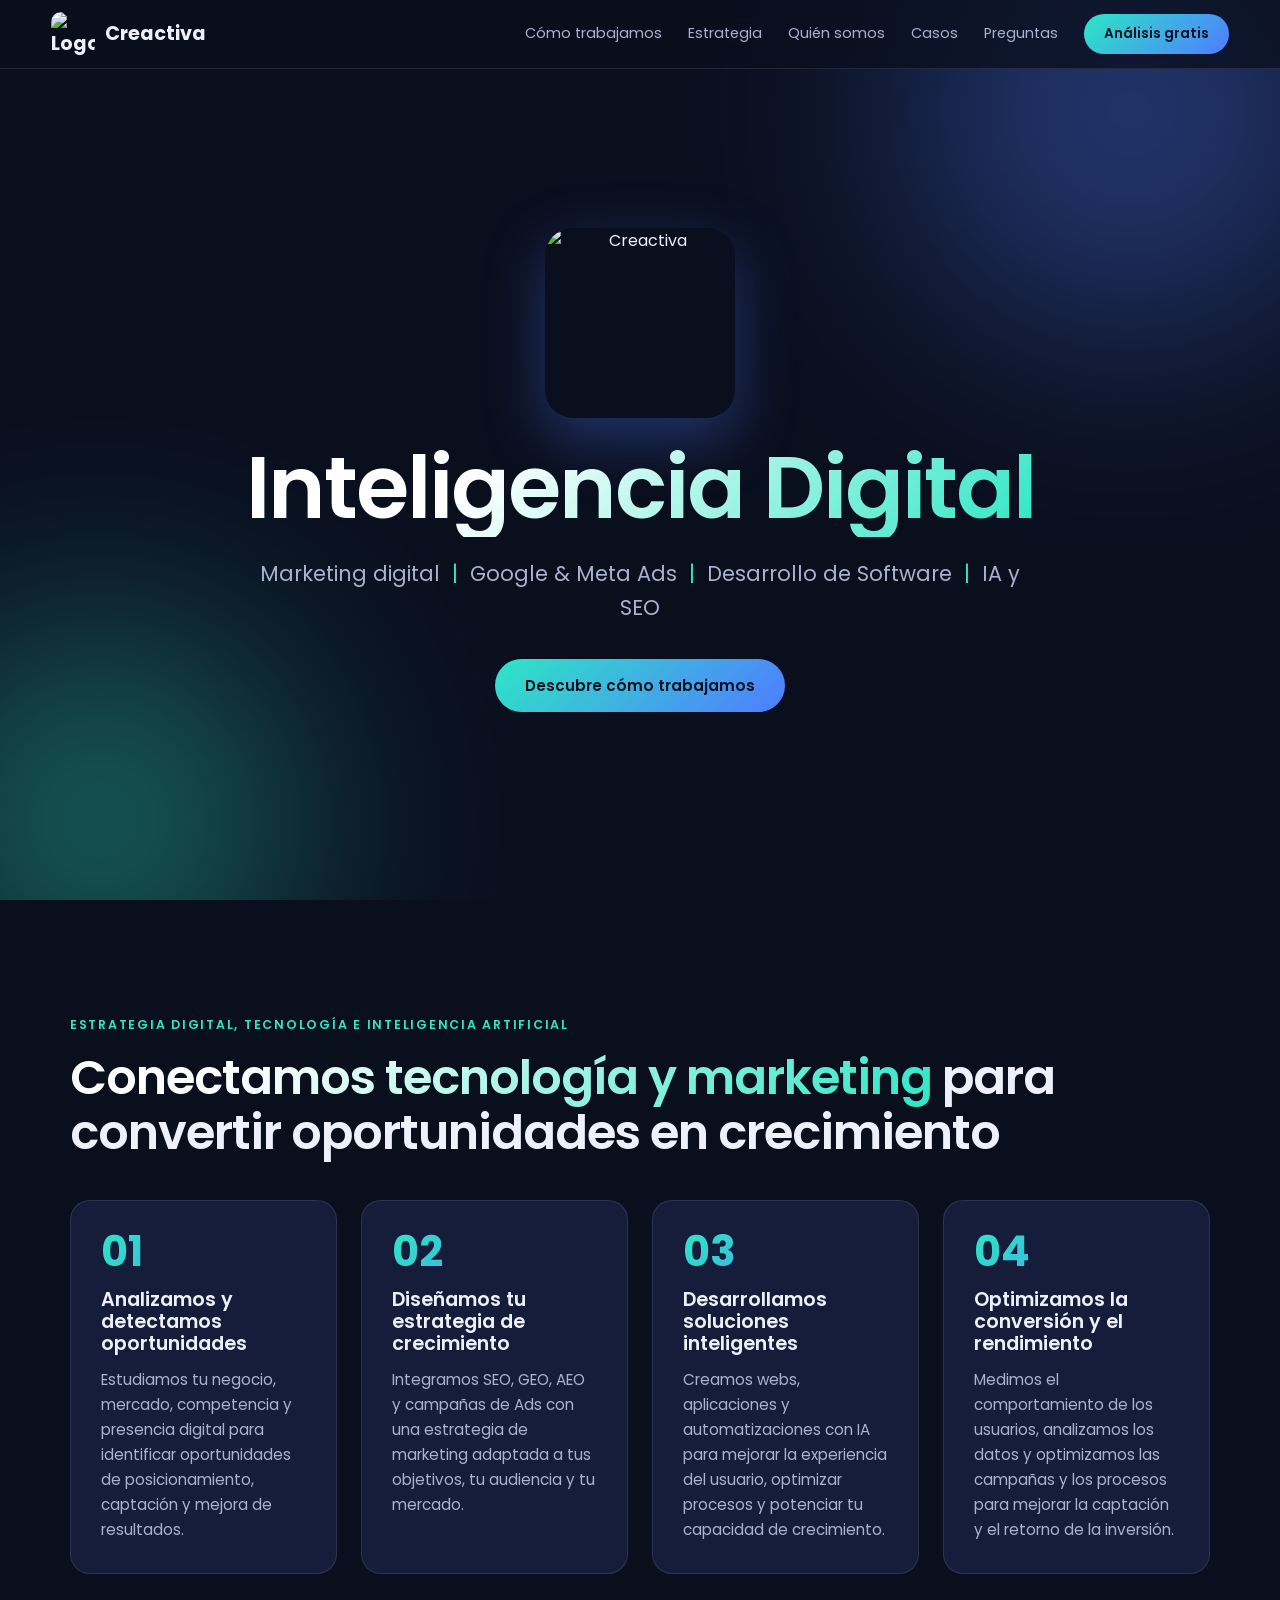
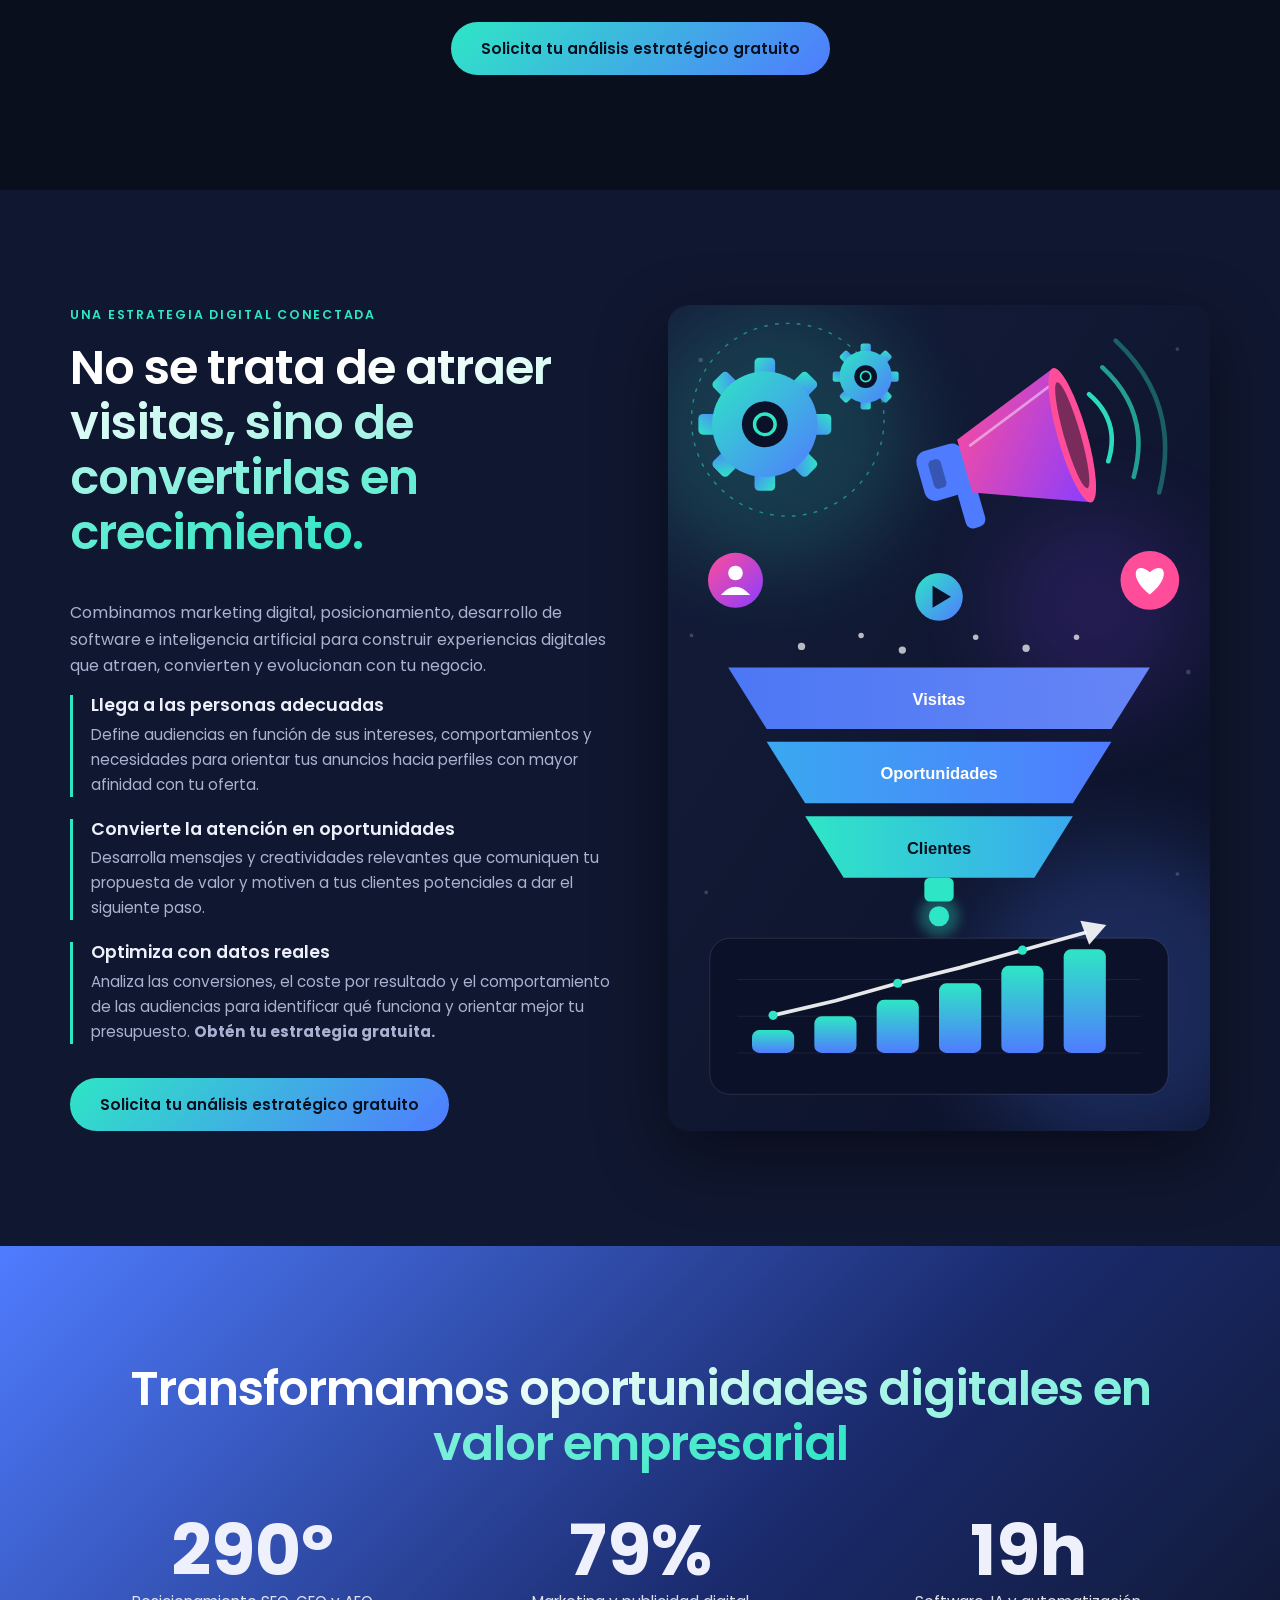
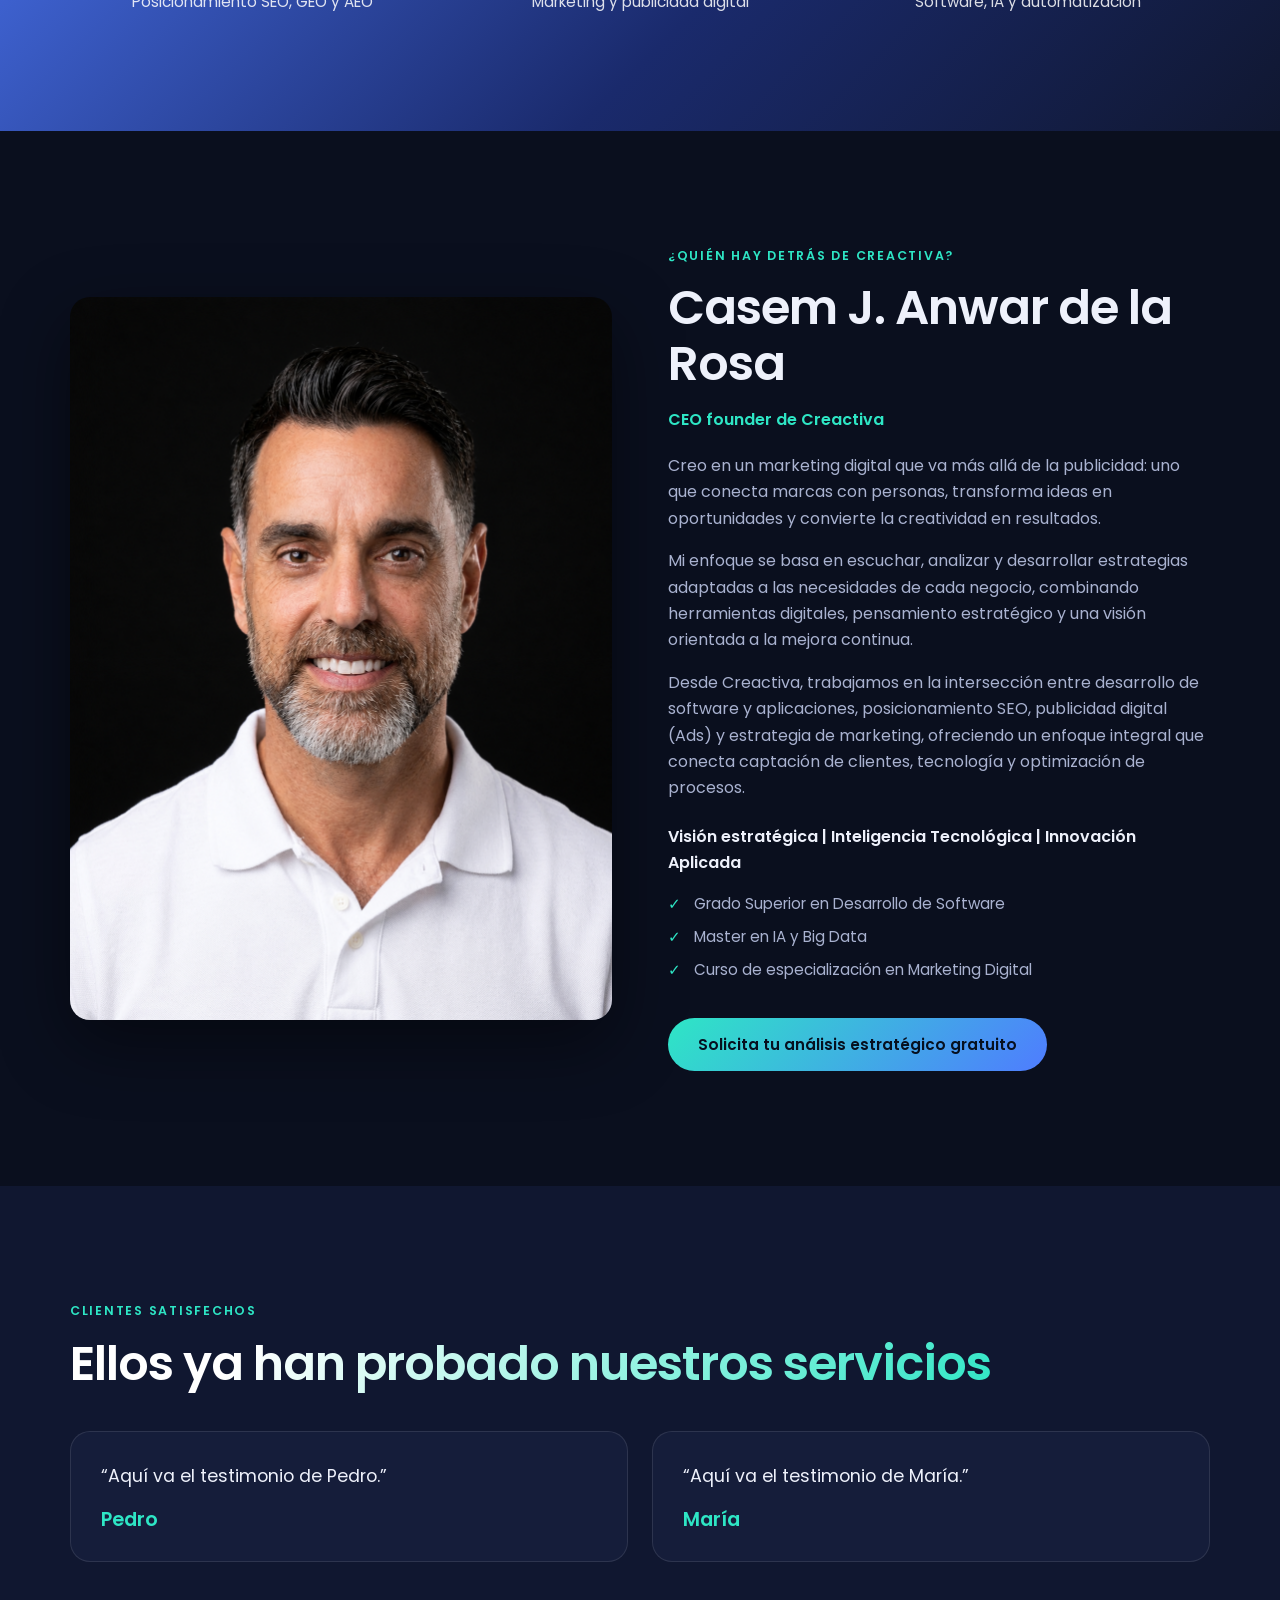
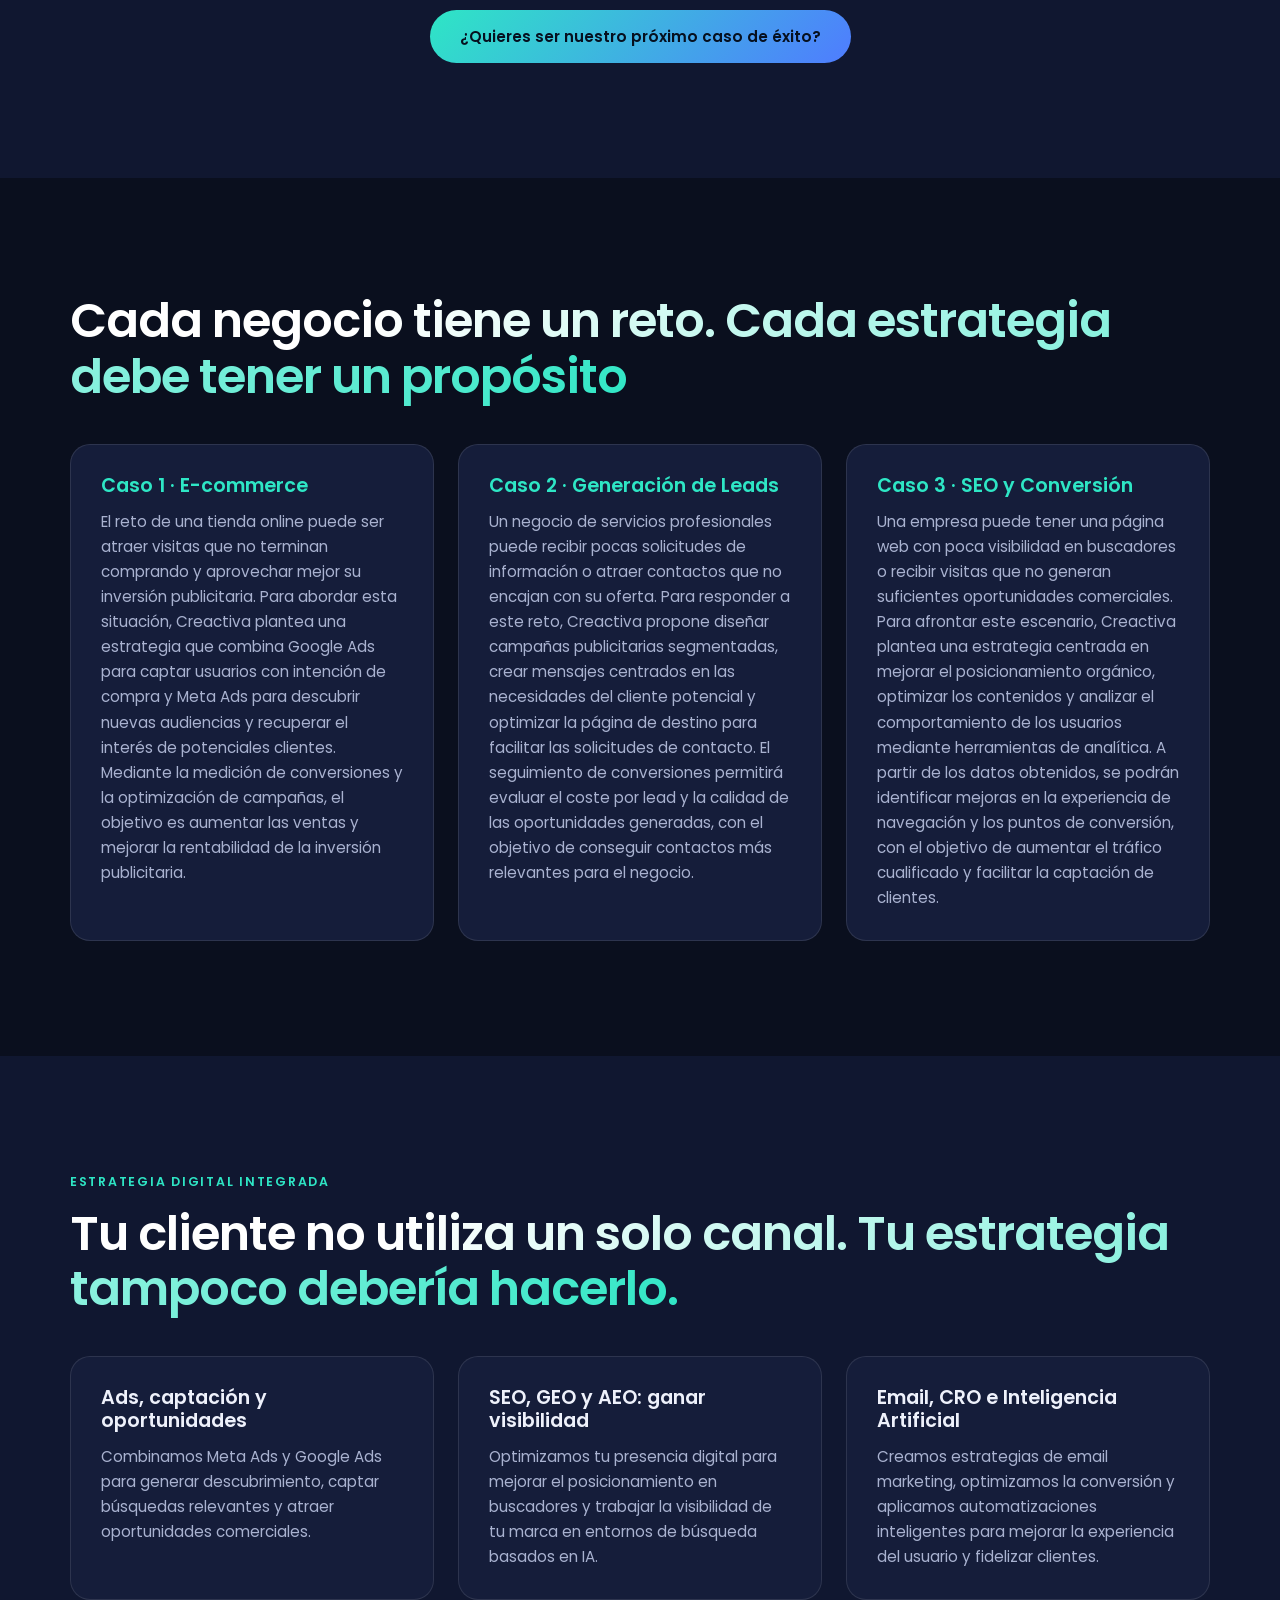
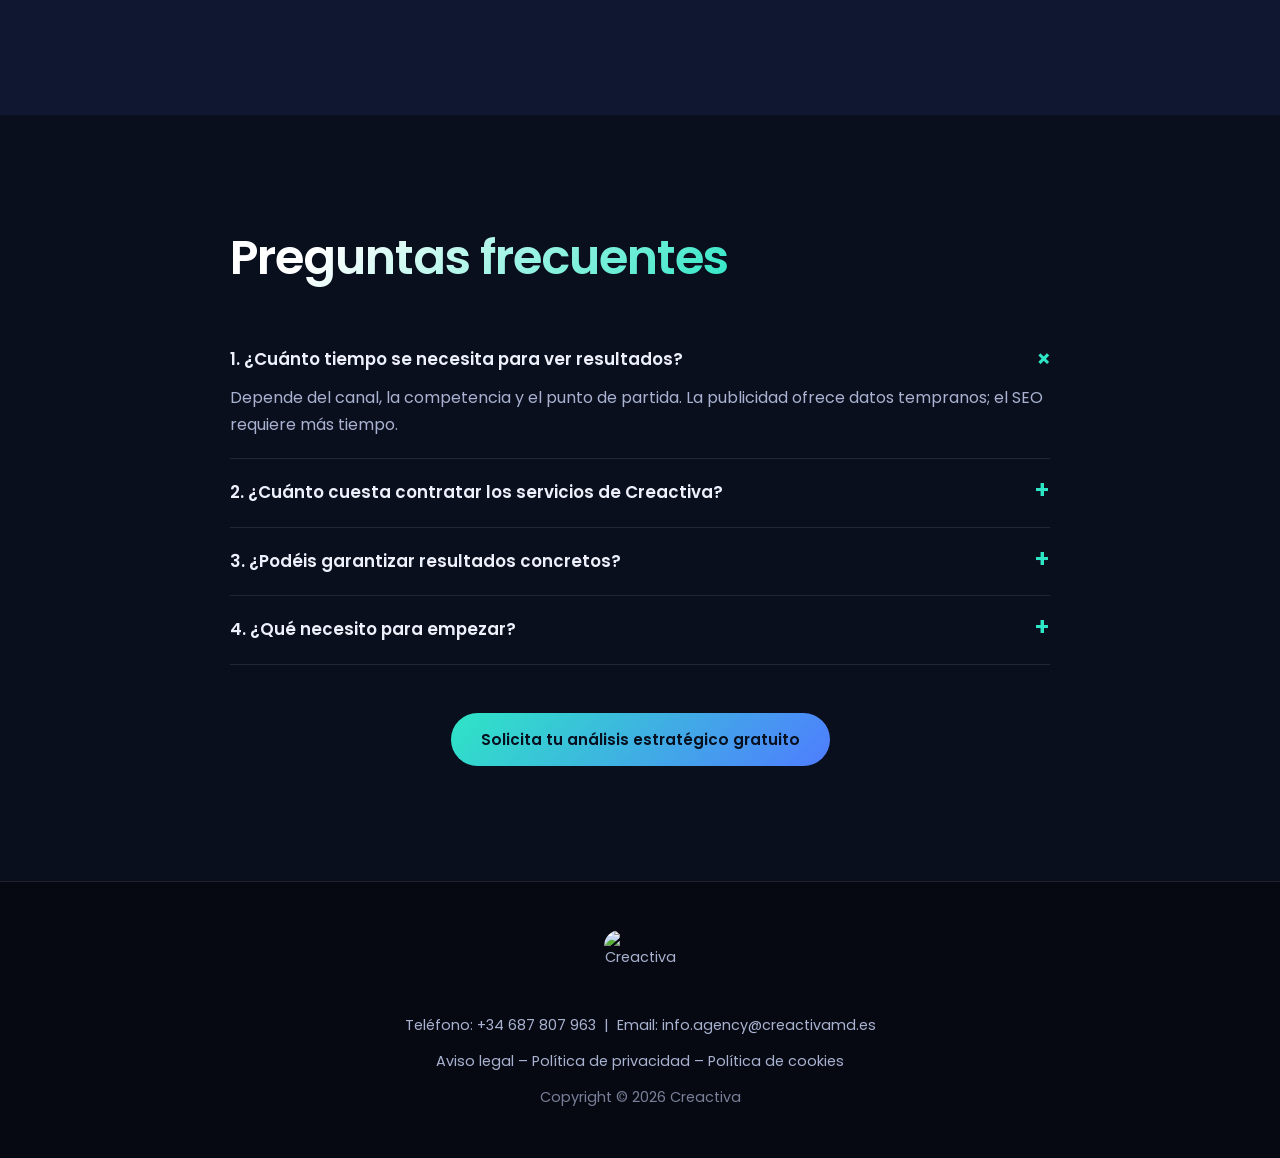
==== commit 4de6b020: "Prueba de sincronización con GitHub" ====
--- a/index.html
+++ b/index.html
@@ -3,8 +3,7 @@
 <head>
   <meta charset="UTF-8">
   <meta name="viewport" content="width=device-width, initial-scale=1.0, viewport-fit=cover">
-  <title>Agencia Marketing Digital Ads - Creactiva</title>
-  <meta name="description" content="En Creactiva nos encargamos de realizar estrategias de publicidad multicanal para particulares y empresas.">
+<title>Agencia Marketing Digital Ads - Creactiva Web</title>  <meta name="description" content="En Creactiva nos encargamos de realizar estrategias de publicidad multicanal para particulares y empresas.">
   <meta property="og:title" content="Agencia Marketing Digital Ads - Creactiva">
   <meta property="og:description" content="Estrategias de publicidad multicanal para particulares y empresas.">
   <meta property="og:image" content="https://creactivamd.es/wp-content/uploads/2026/10/Logo.png">
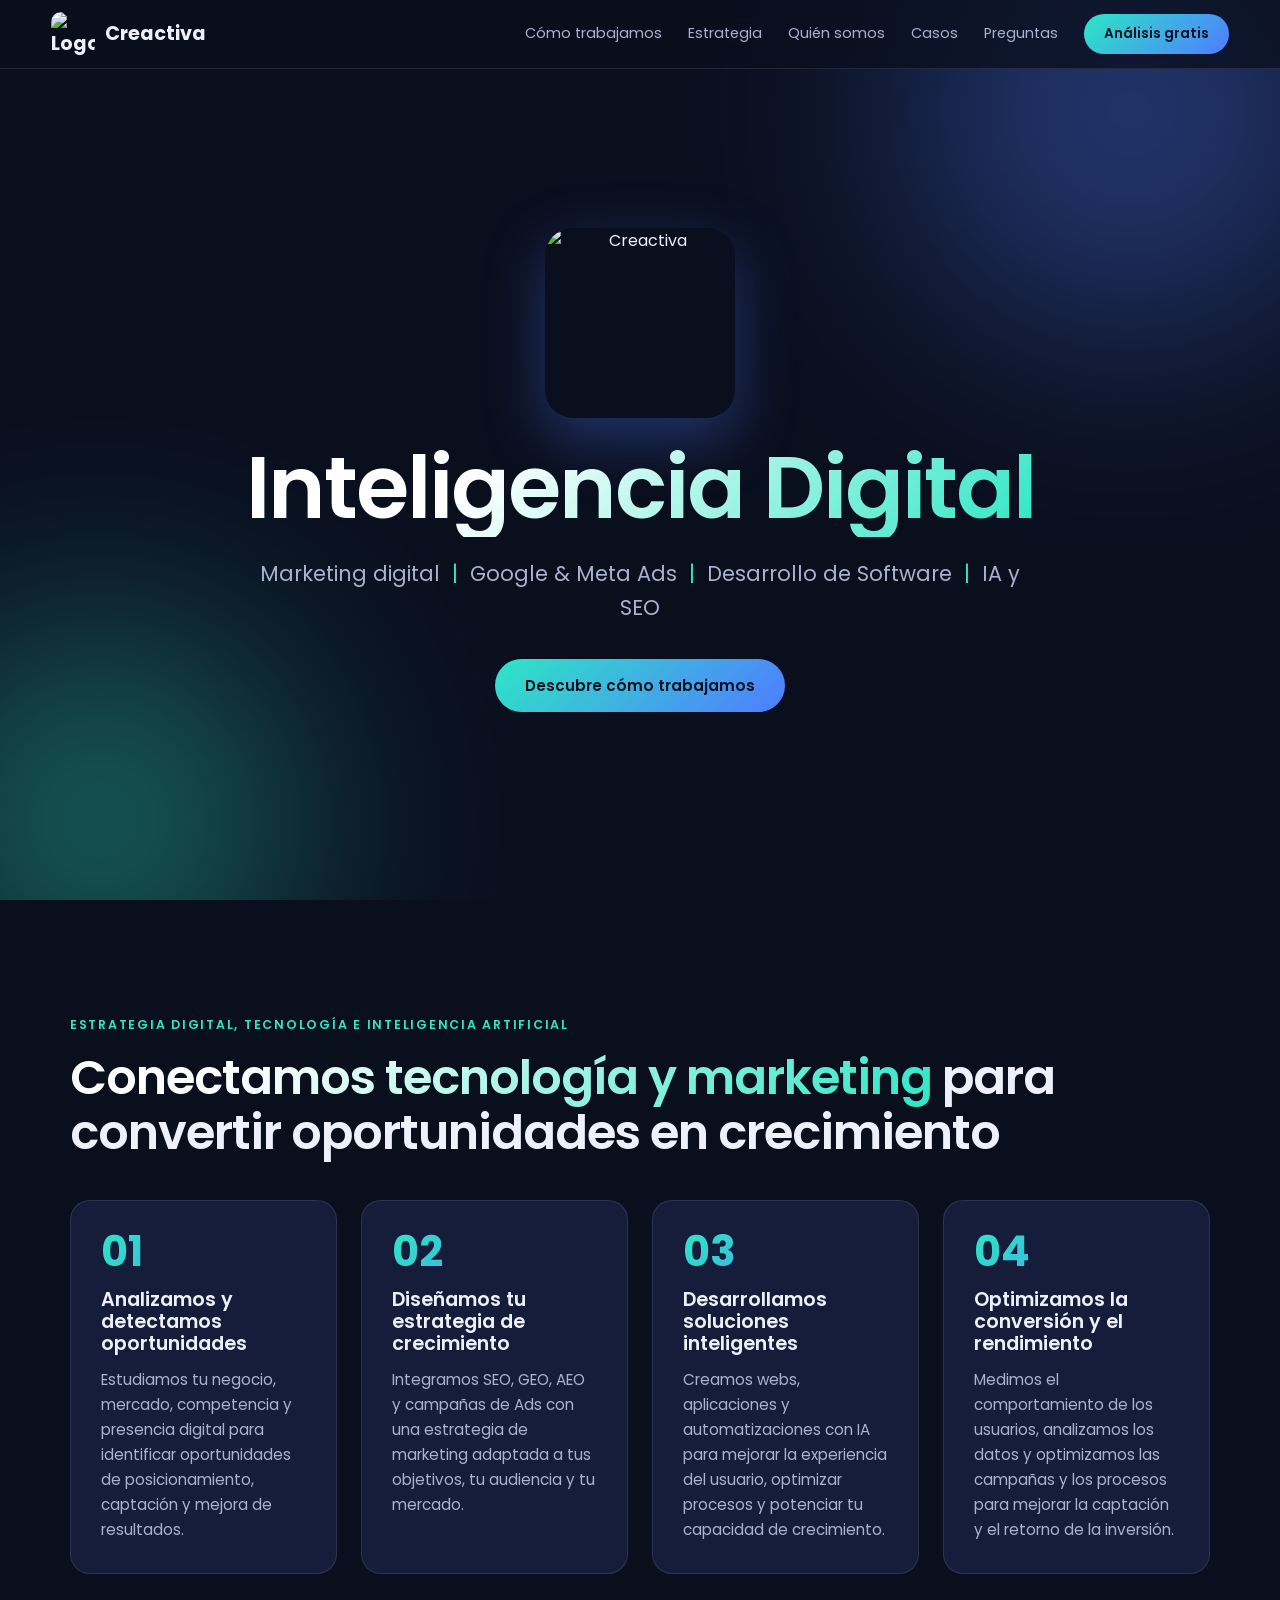
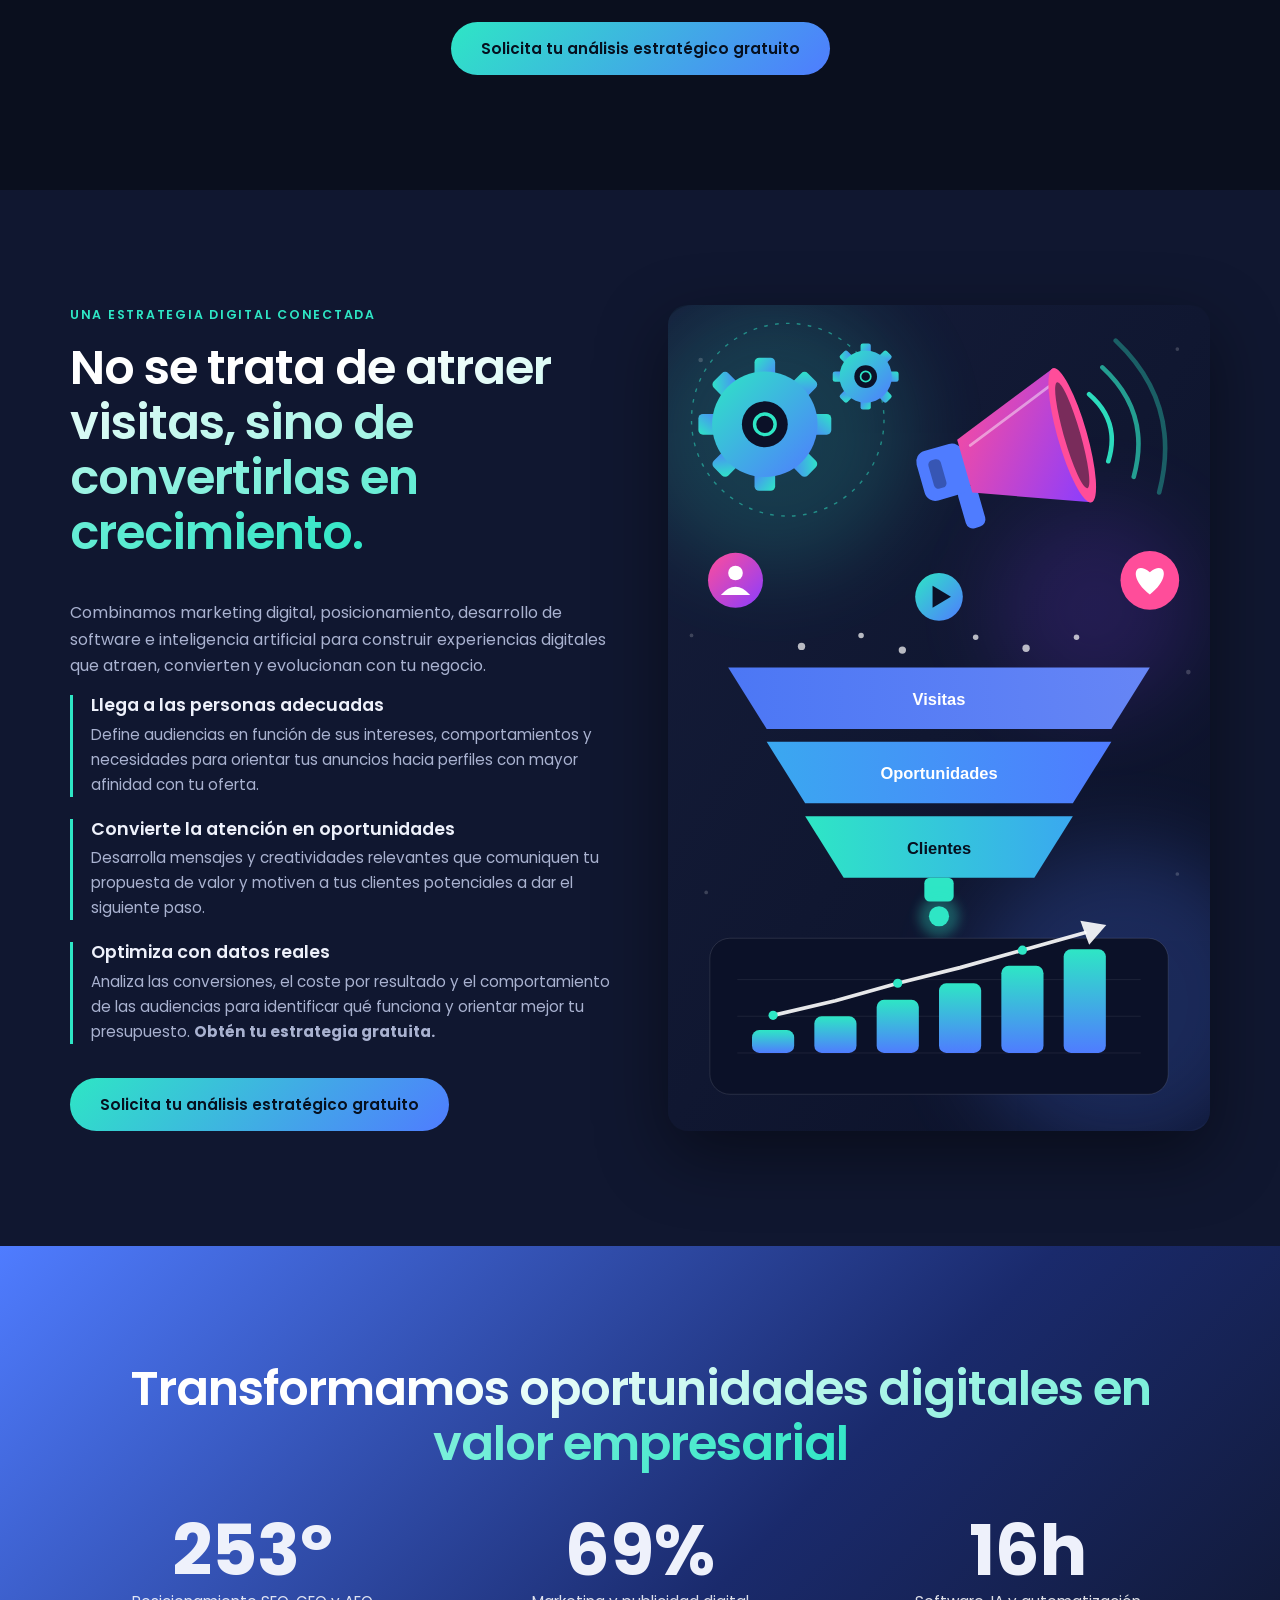
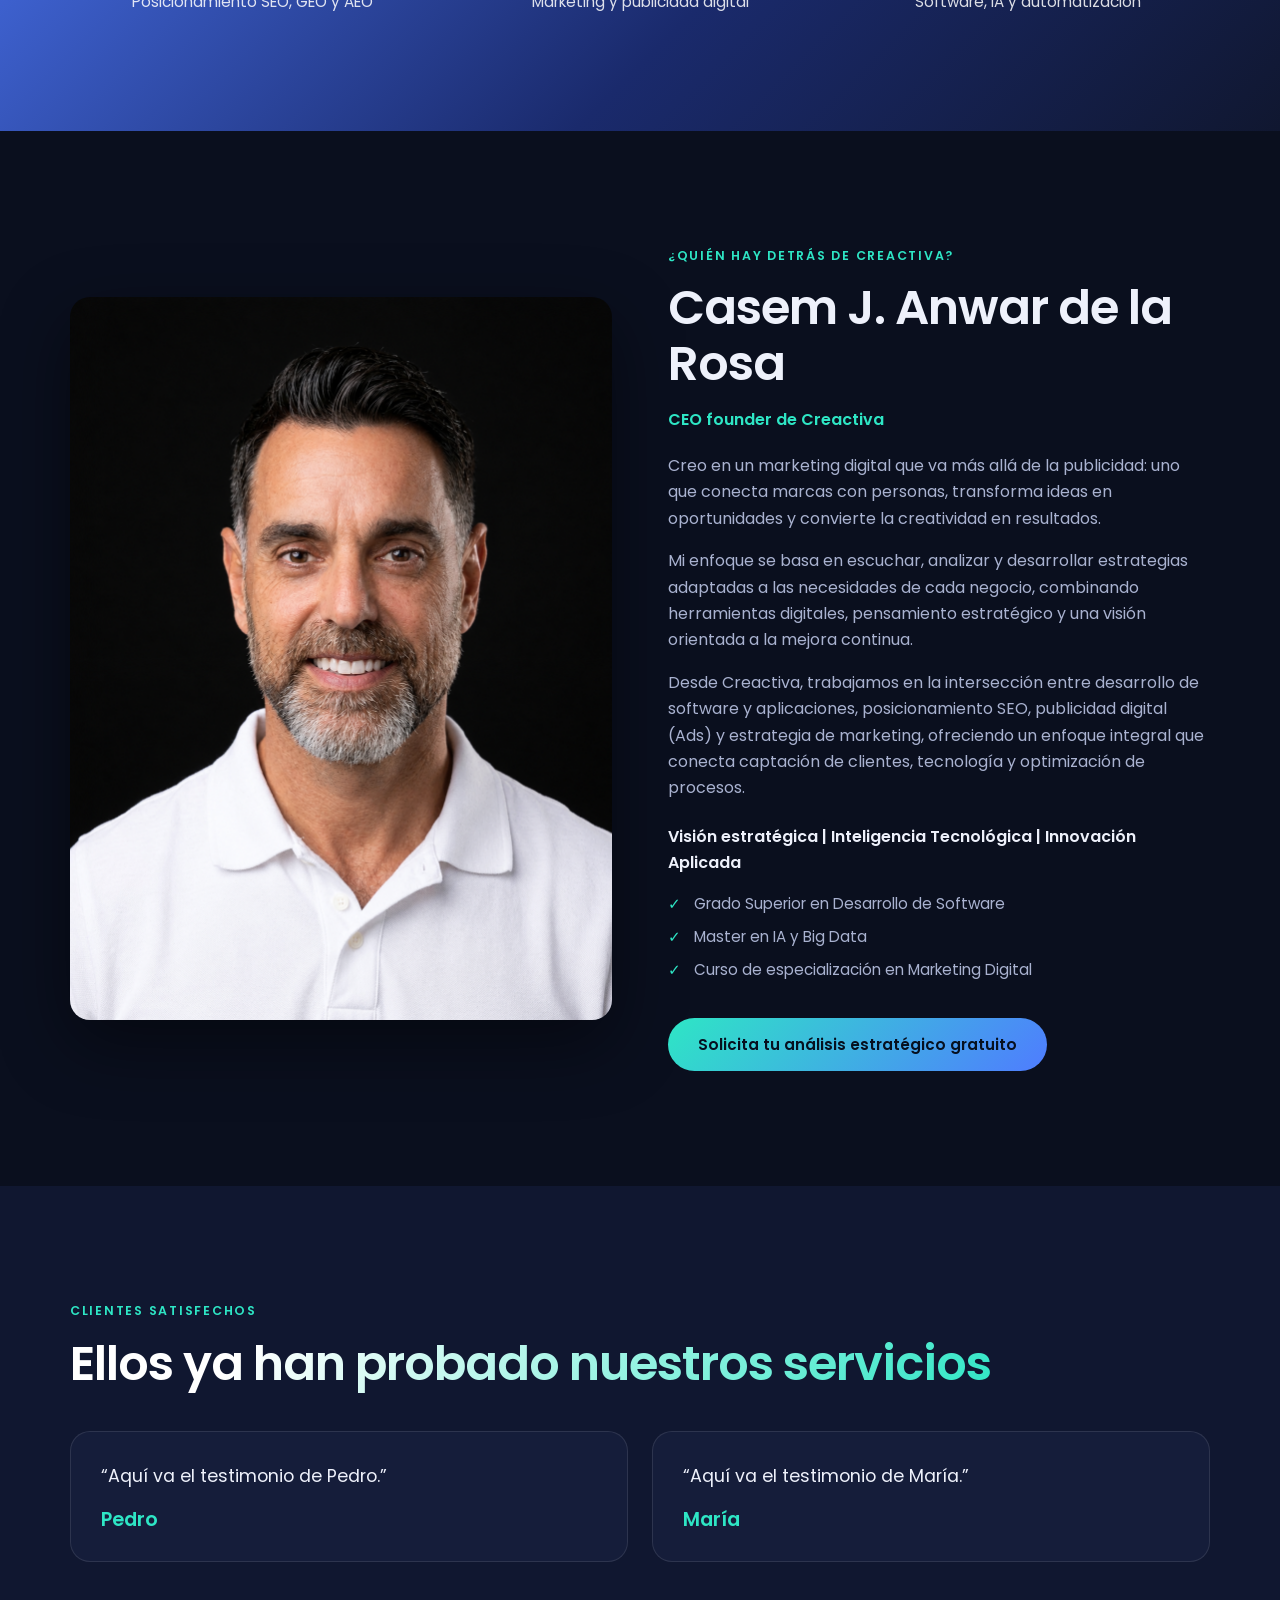
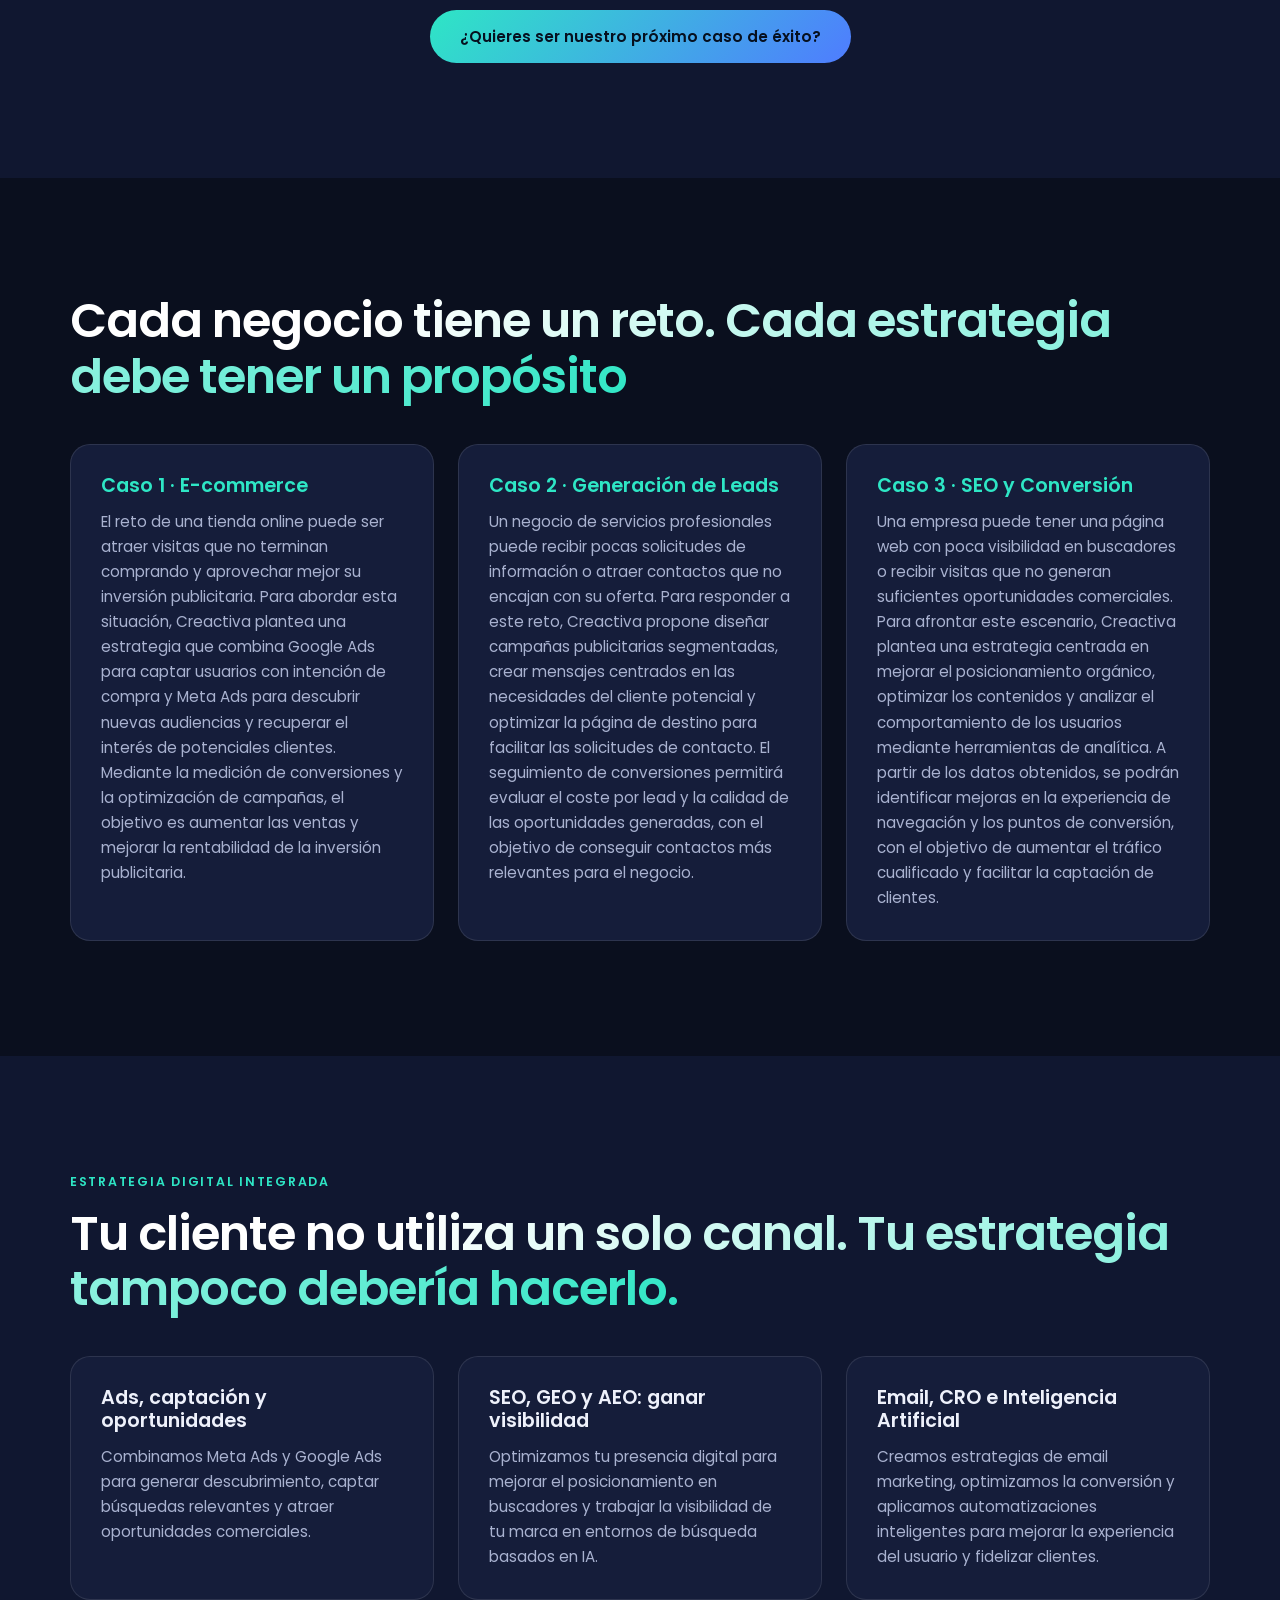
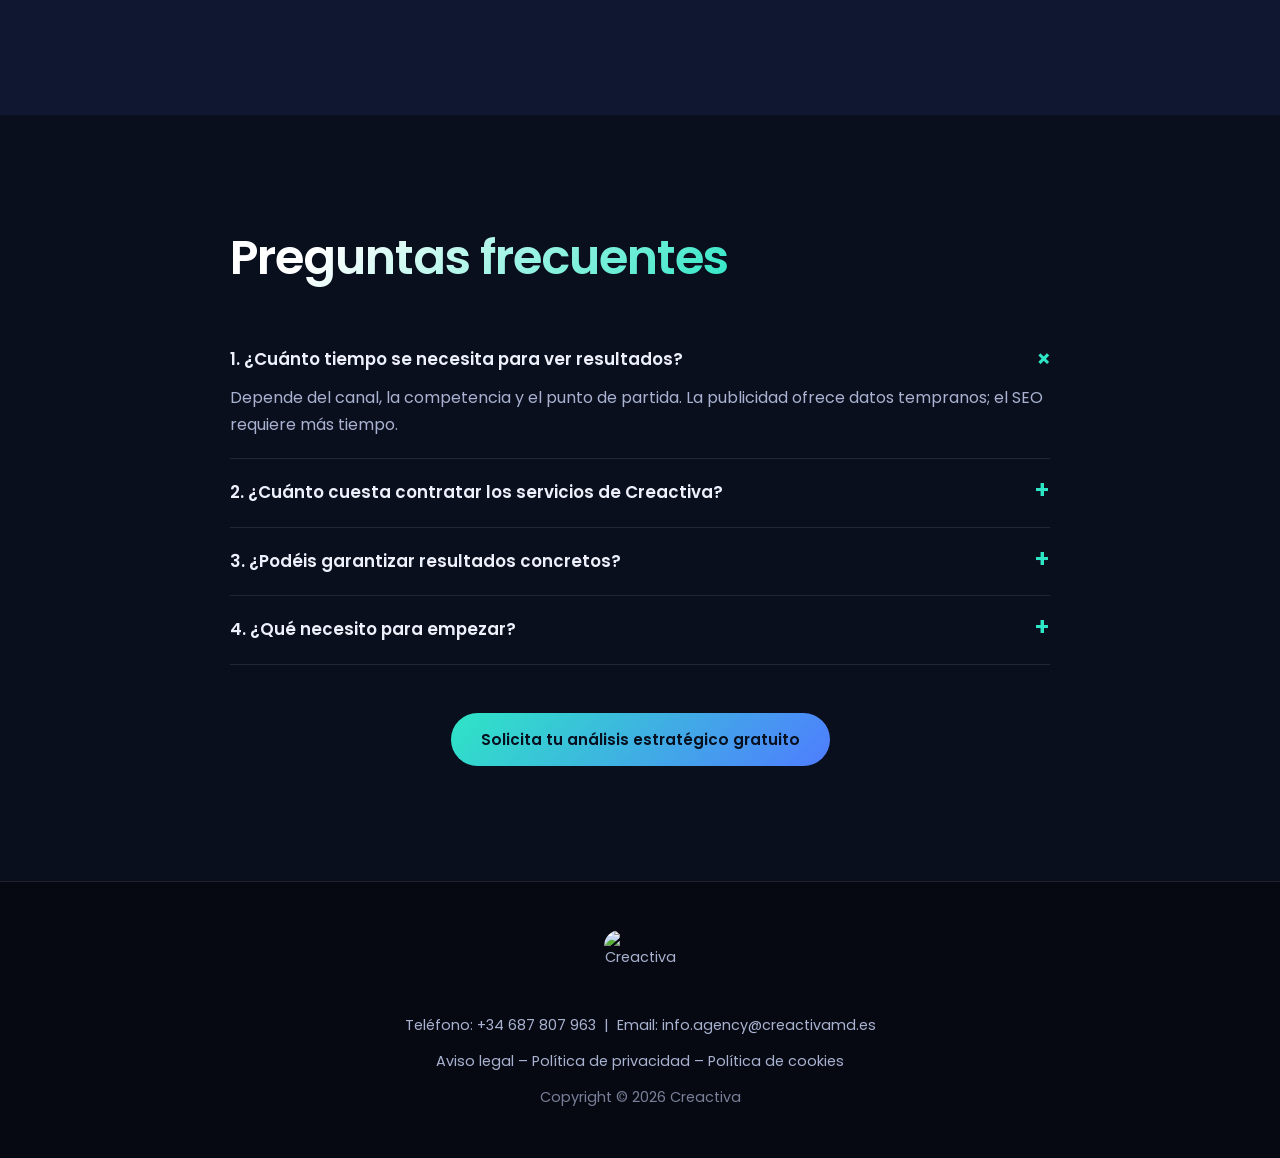
==== commit 5e11c7c7: "Eliminar comentarios HTML y CSS" ====
--- a/index.html
+++ b/index.html
@@ -3,7 +3,7 @@
 <head>
   <meta charset="UTF-8">
   <meta name="viewport" content="width=device-width, initial-scale=1.0, viewport-fit=cover">
-<title>Agencia Marketing Digital Ads - Creactiva Web</title>  <meta name="description" content="En Creactiva nos encargamos de realizar estrategias de publicidad multicanal para particulares y empresas.">
+<title>Proyecto Pagina - Creactiva Web</title>  <meta name="description" content="En Creactiva nos encargamos de realizar estrategias de publicidad multicanal para particulares y empresas.">
   <meta property="og:title" content="Agencia Marketing Digital Ads - Creactiva">
   <meta property="og:description" content="Estrategias de publicidad multicanal para particulares y empresas.">
   <meta property="og:image" content="https://creactivamd.es/wp-content/uploads/2026/10/Logo.png">
@@ -17,11 +17,6 @@
 </head>
 <body>
 
-  <!--
-    IMÁGENES: ahora mismo se cargan desde tu web actual (creactivamd.es).
-    Para que el proyecto sea independiente, descárgalas a una carpeta /img
-    y cambia las rutas (Logo-1024x1024.png, 19197512-1024x1024.jpg, 123456677878877-1024x768.png).
-  -->
 
   <!-- CABECERA -->
   <header class="header" id="inicio">
--- a/styles.css
+++ b/styles.css
@@ -1,9 +1,3 @@
-/* =========================================================
-   CREACTIVA · estilos
-   ---------------------------------------------------------
-   COLORES: cambia solo este bloque :root y toda la web se actualiza.
-   (Pon aquí los hex exactos de tu marca: están marcados con "MARCA")
-   ========================================================= */
 :root {
   --bg: #0a0f1e;          /* MARCA · fondo principal oscuro */
   --bg-alt: #101730;      /* MARCA · fondo de secciones alternas */
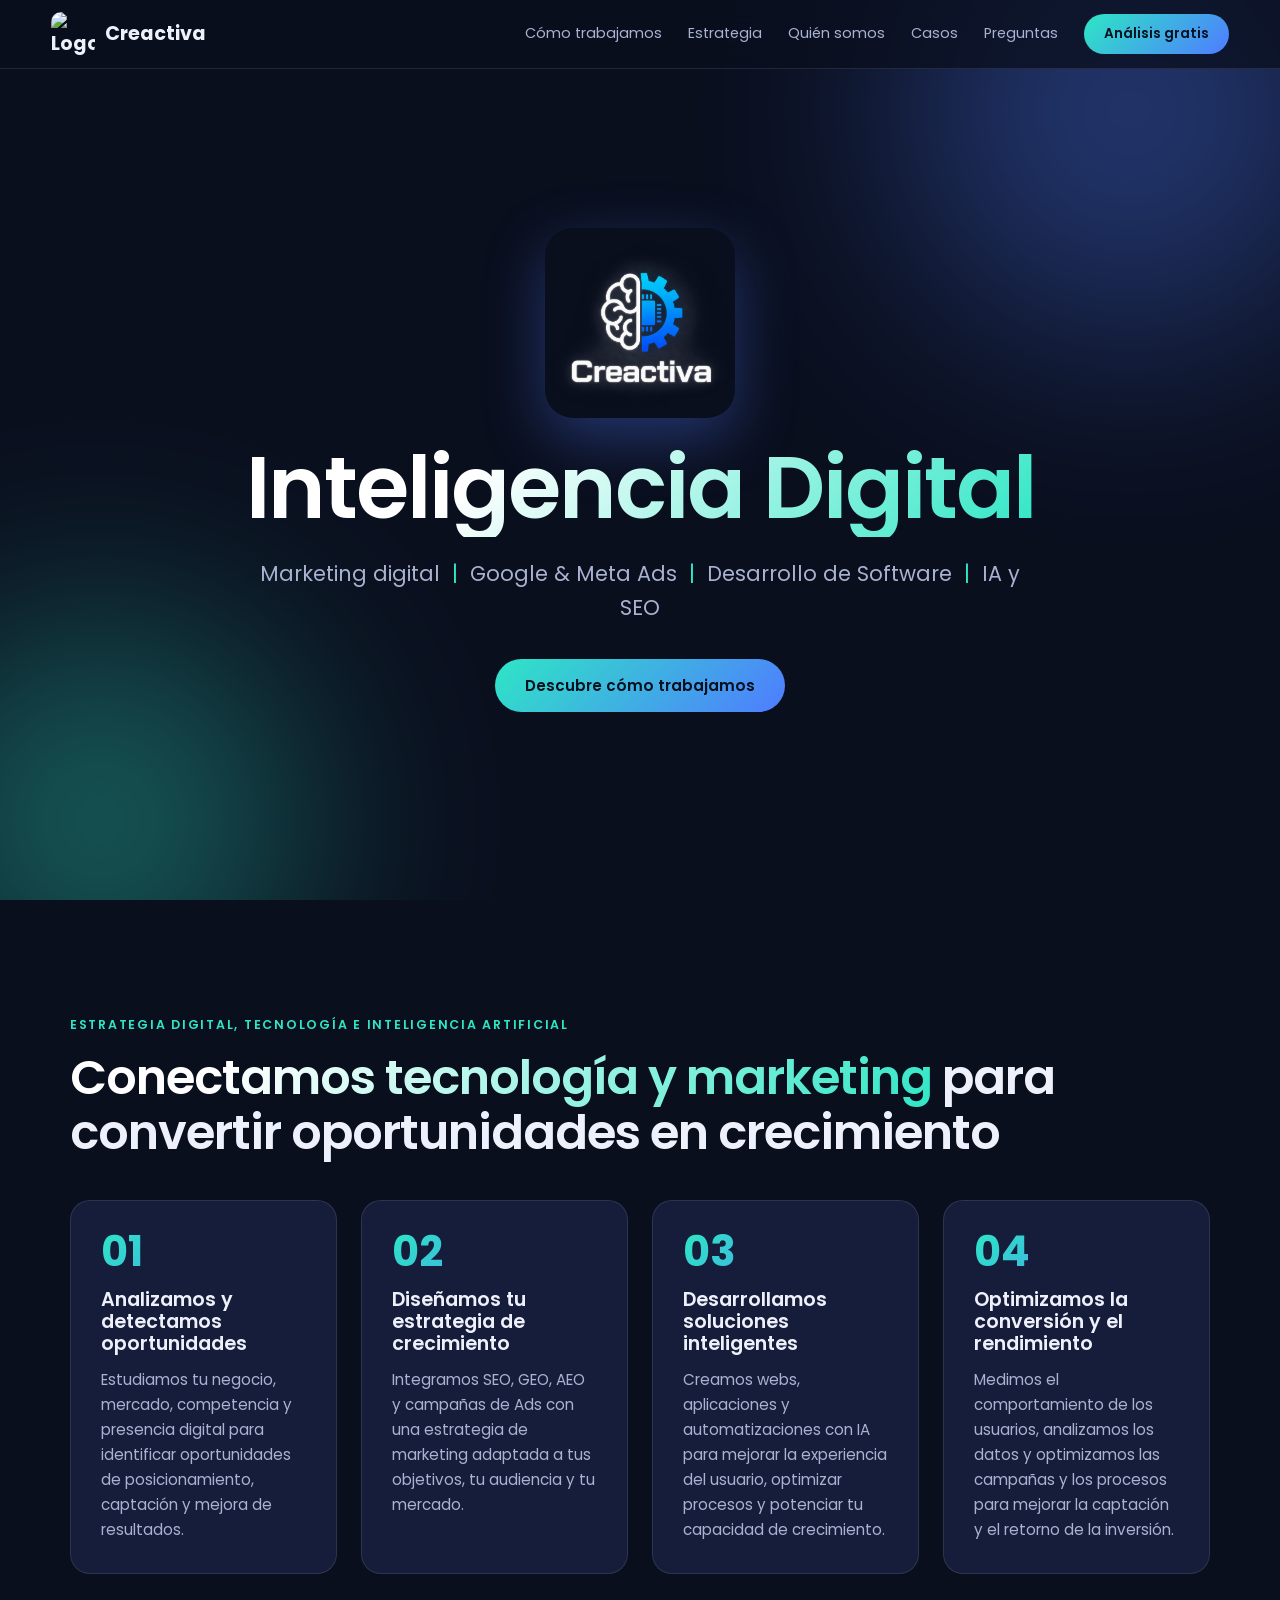
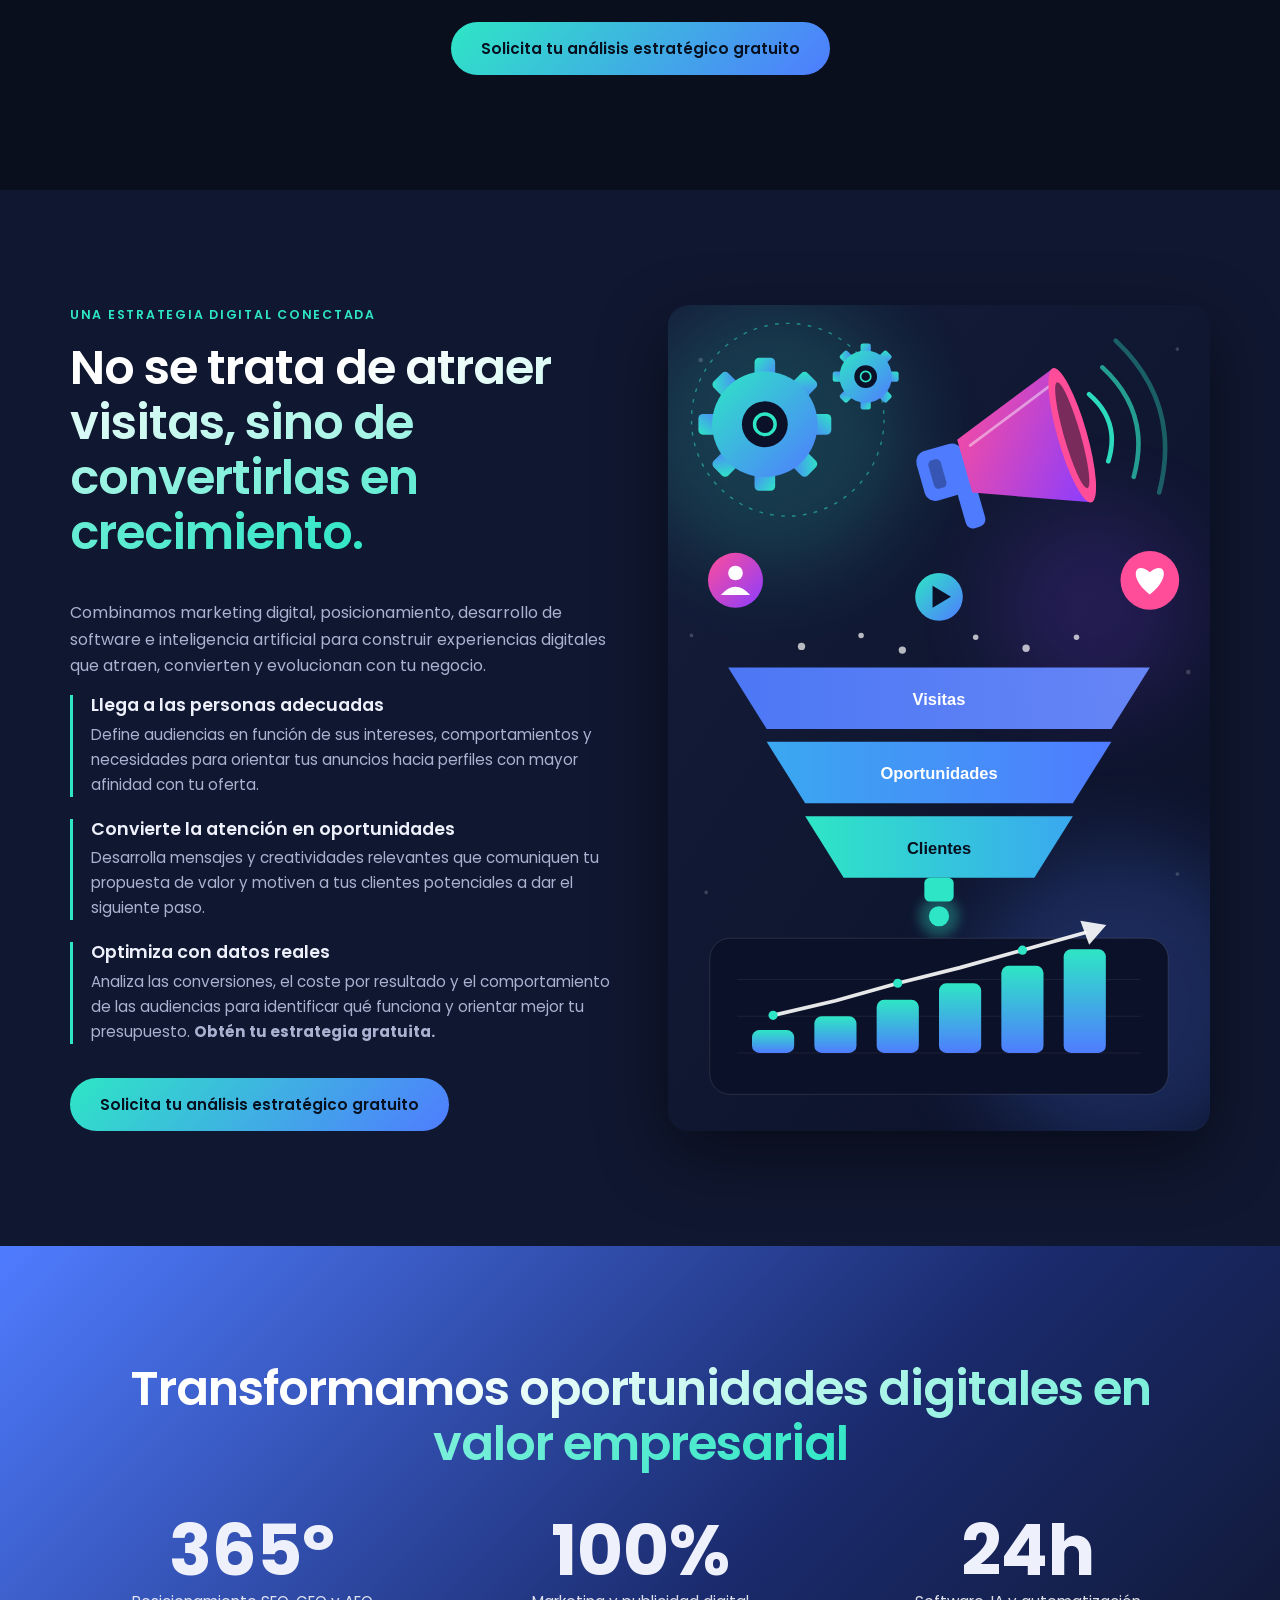
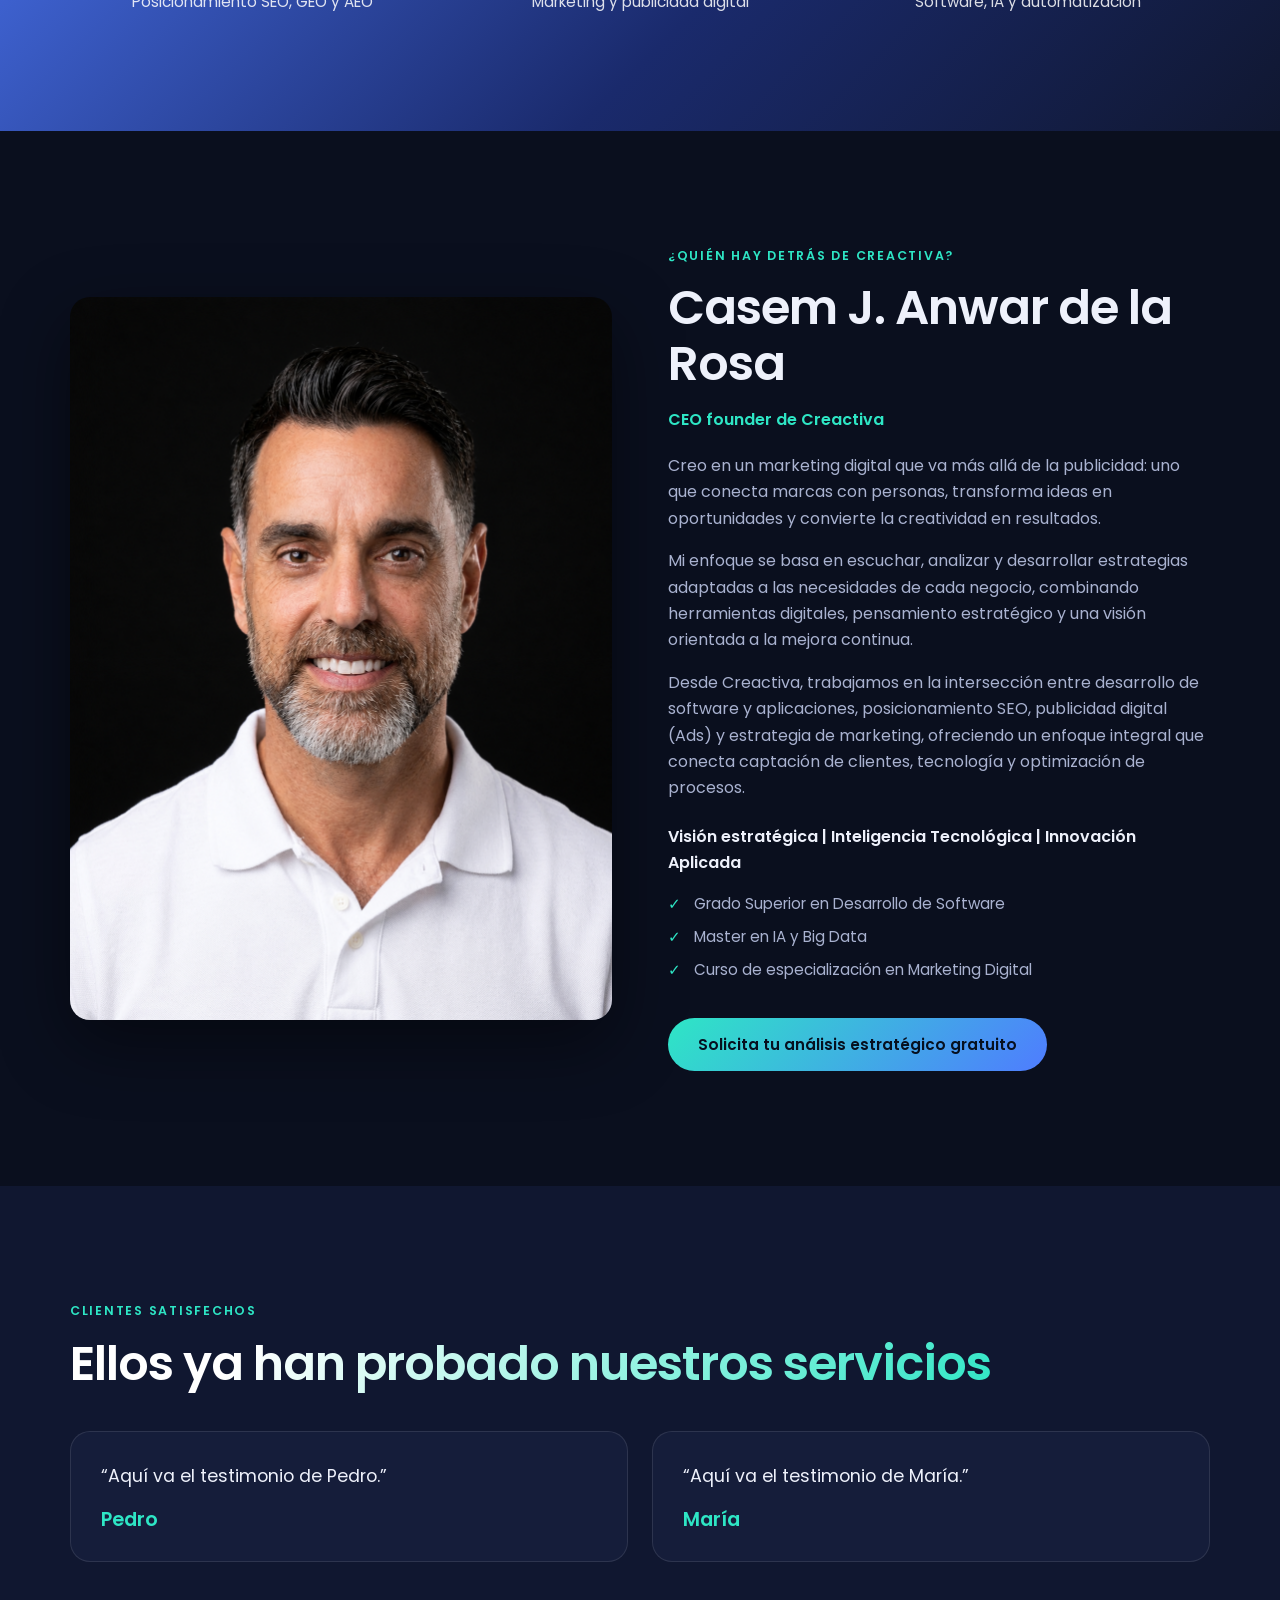
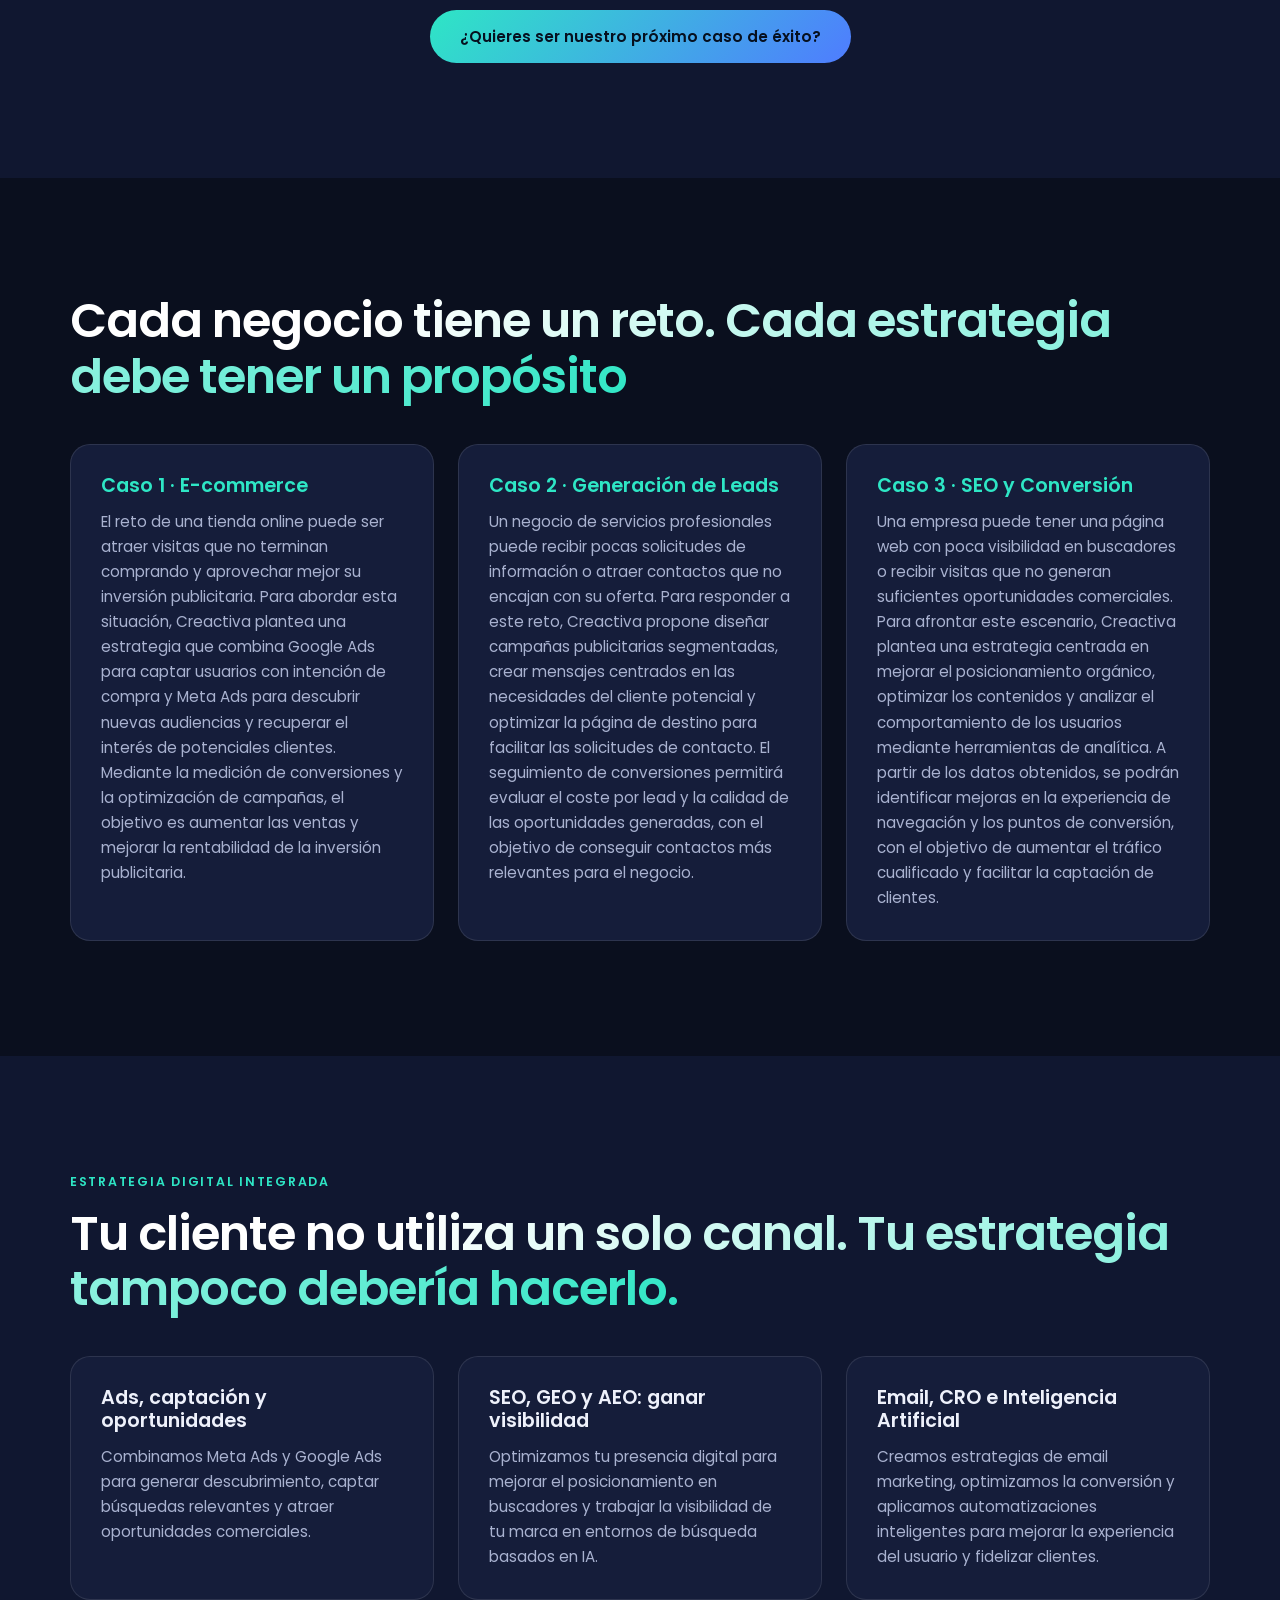
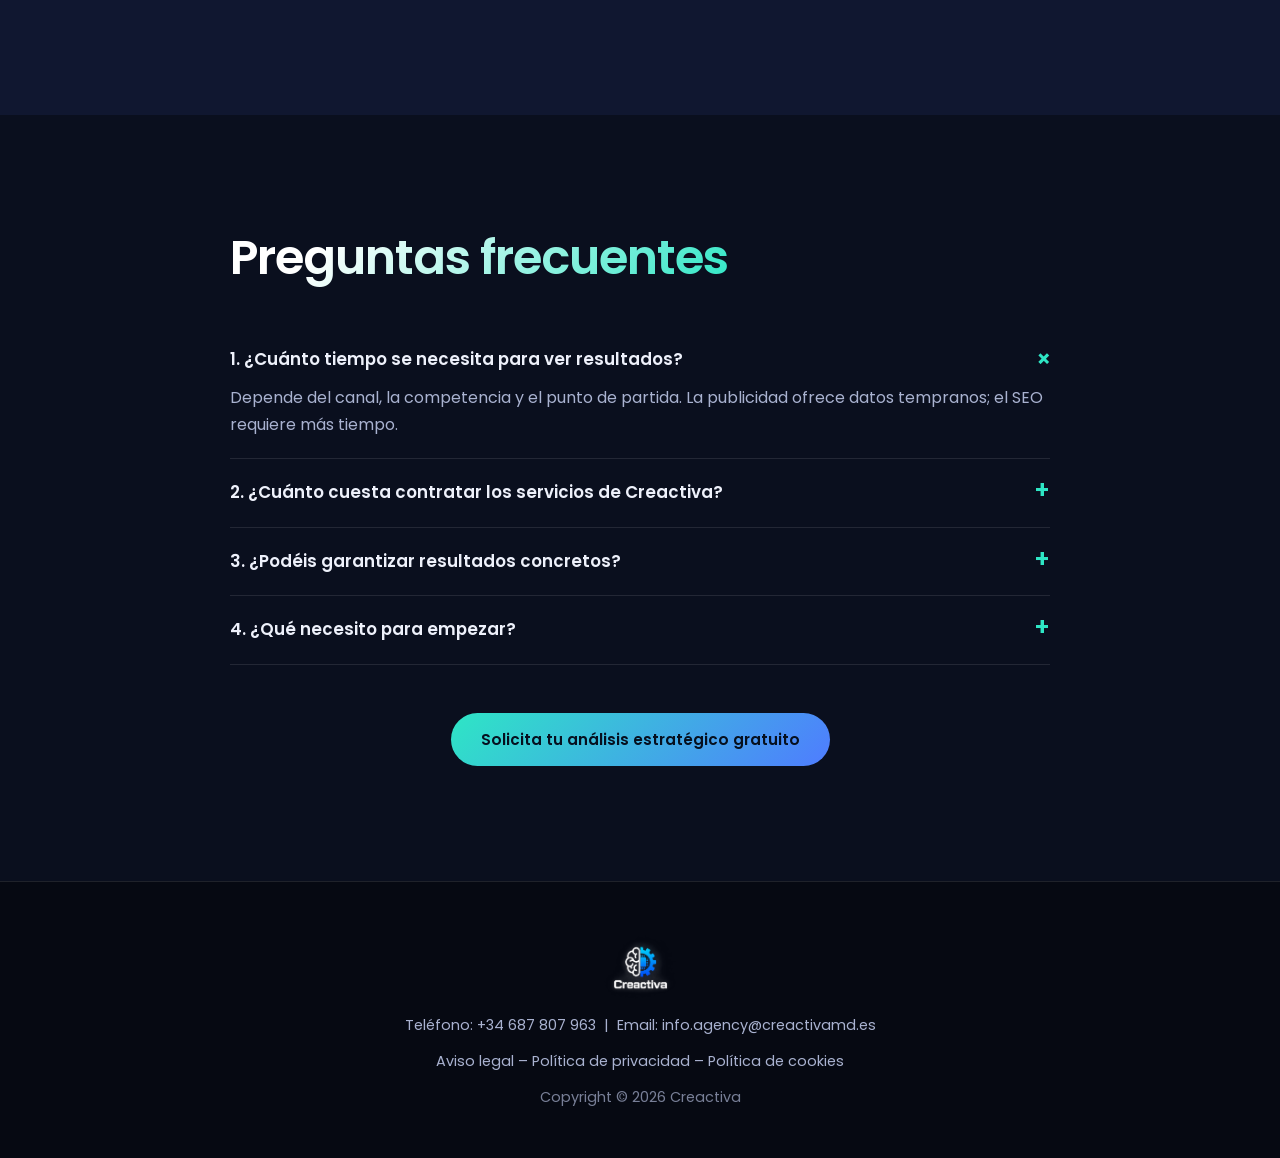
==== commit 85231e54: "Corrijo el logo de Creactiva" ====
--- a/index.html
+++ b/index.html
@@ -42,7 +42,7 @@
       <div class="glow glow-1"></div>
       <div class="glow glow-2"></div>
       <div class="container hero-inner">
-        <img class="hero-logo" src="https://creactivamd.es/wp-content/uploads/2026/10/Logo-1024x1024.png" alt="Creactiva" width="220" height="220">
+        <img class="hero-logo" src="img/Logo.png" alt="Creactiva" width="220" height="220">
         <h1>Inteligencia Digital</h1>
         <p class="lead">Marketing digital <i>|</i> Google & Meta Ads <i>|</i> Desarrollo de Software <i>|</i> IA y SEO</p>
         <a href="#s1" class="btn">Descubre cómo trabajamos</a>
@@ -238,7 +238,7 @@
   <!-- FOOTER -->
   <footer class="footer">
     <div class="container footer-inner">
-      <img src="https://creactivamd.es/wp-content/uploads/2026/10/Logo-1024x1024.png" alt="Creactiva" width="72" height="72" loading="lazy">
+      <img src="img/Logo.png" alt="Creactiva" width="72" height="72" loading="lazy">
       <p>Teléfono: <a href="tel:+34687807963">+34 687 807 963</a> &nbsp;|&nbsp; Email: <a href="mailto:info.agency@creactivamd.es">info.agency@creactivamd.es</a></p>
       <p>
         <a href="https://creactivamd.es/aviso-legal/">Aviso legal</a> –
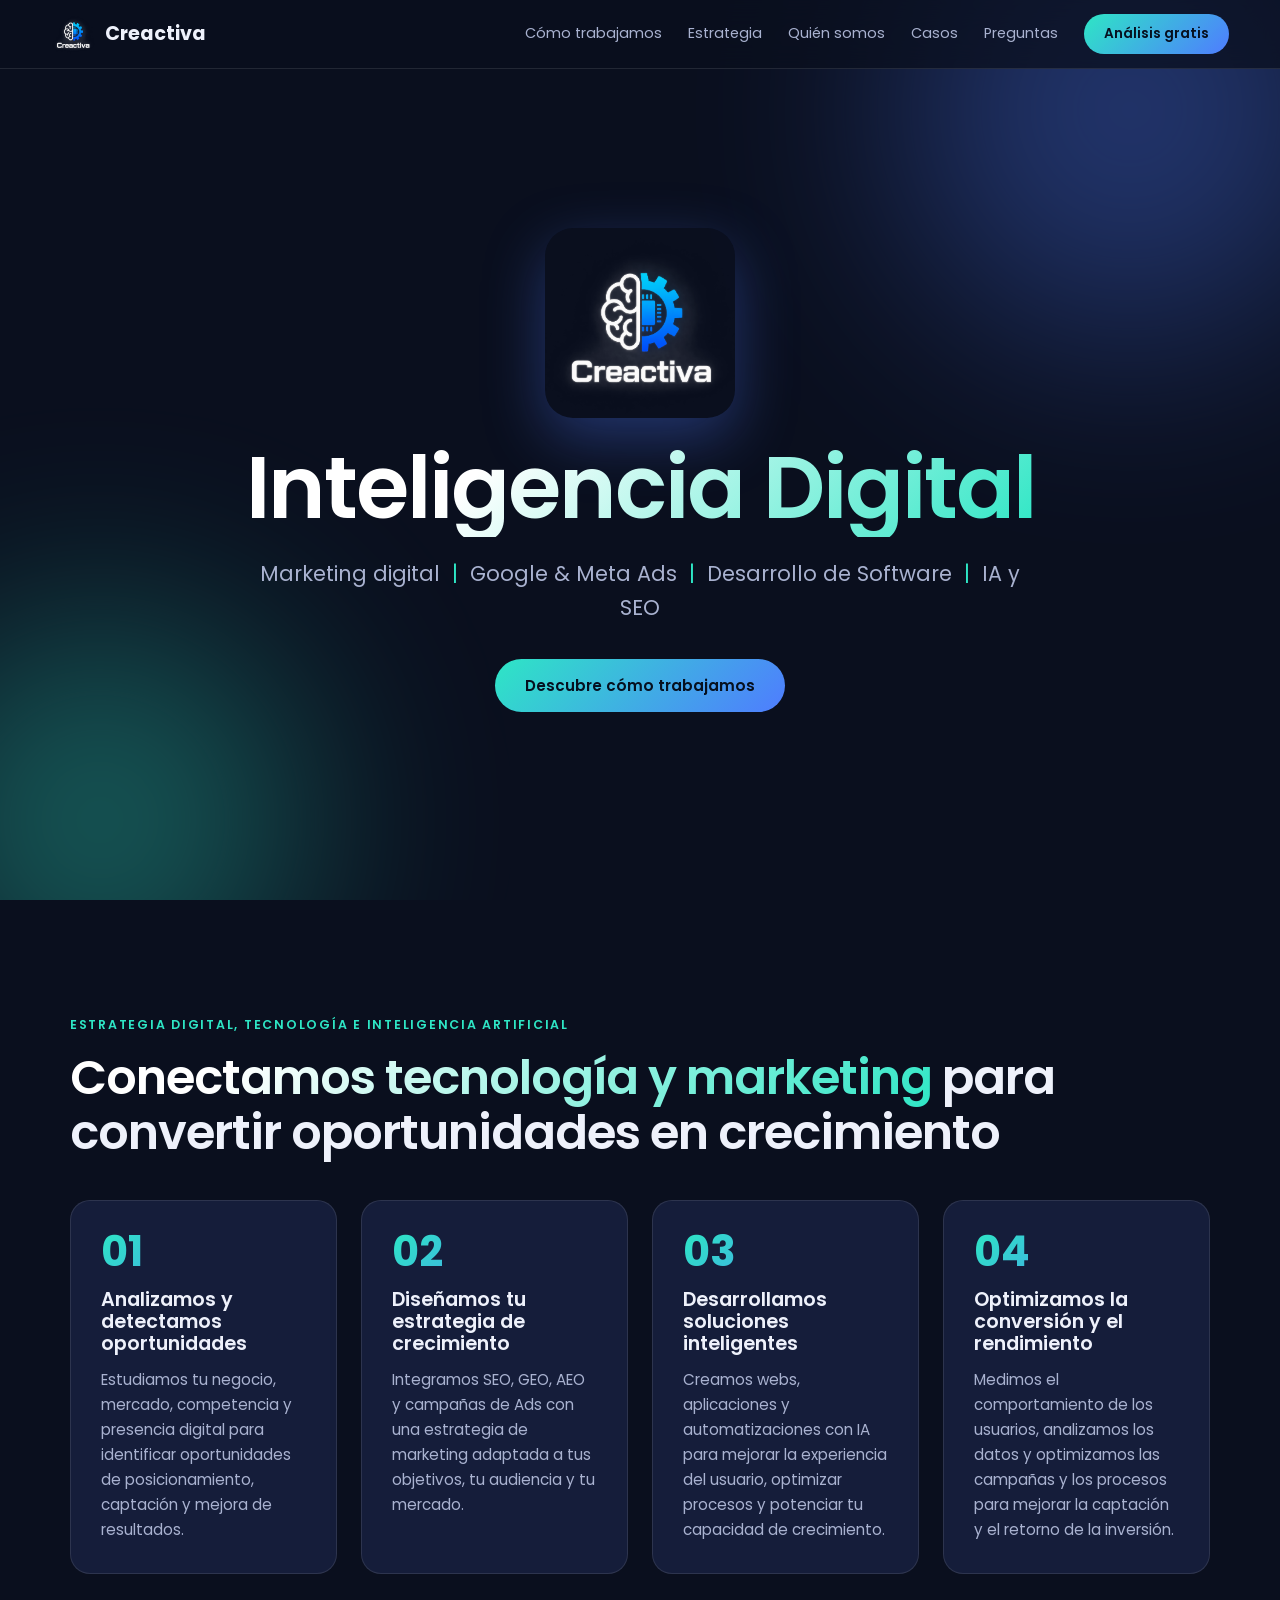
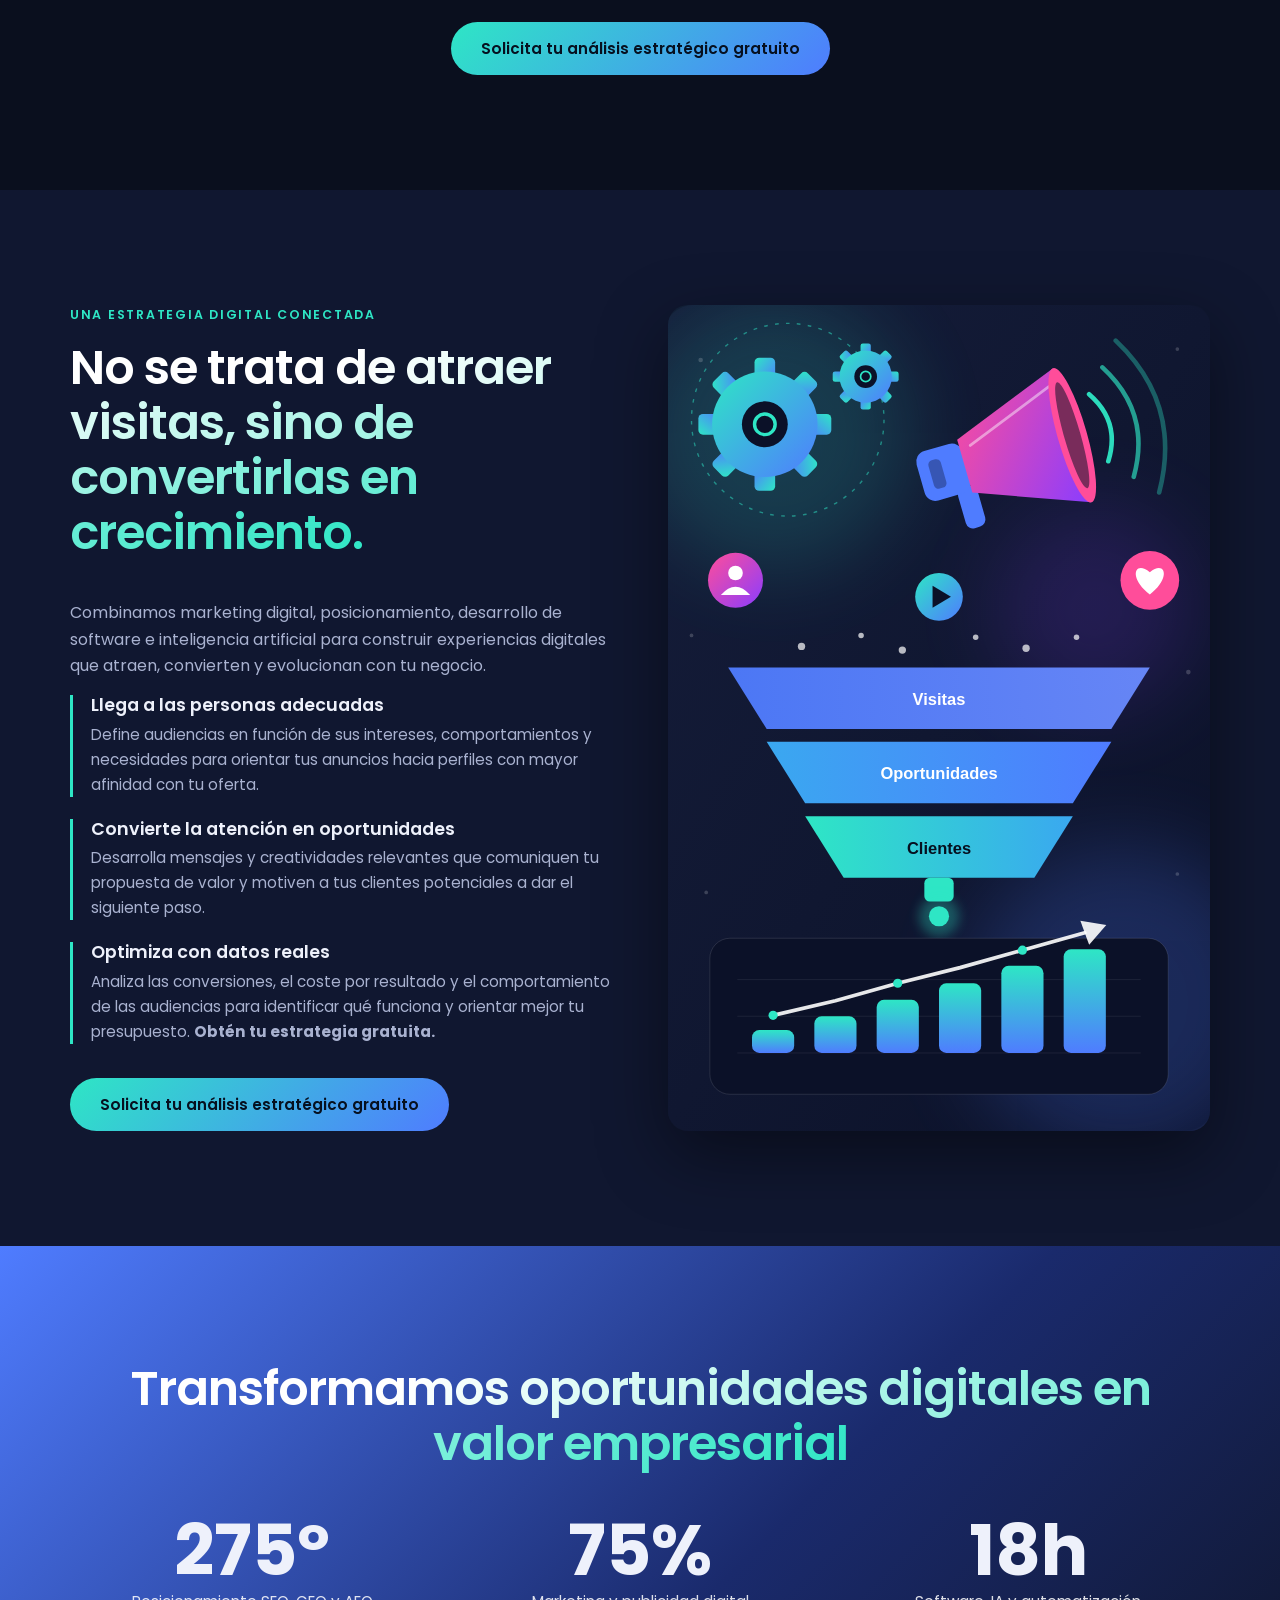
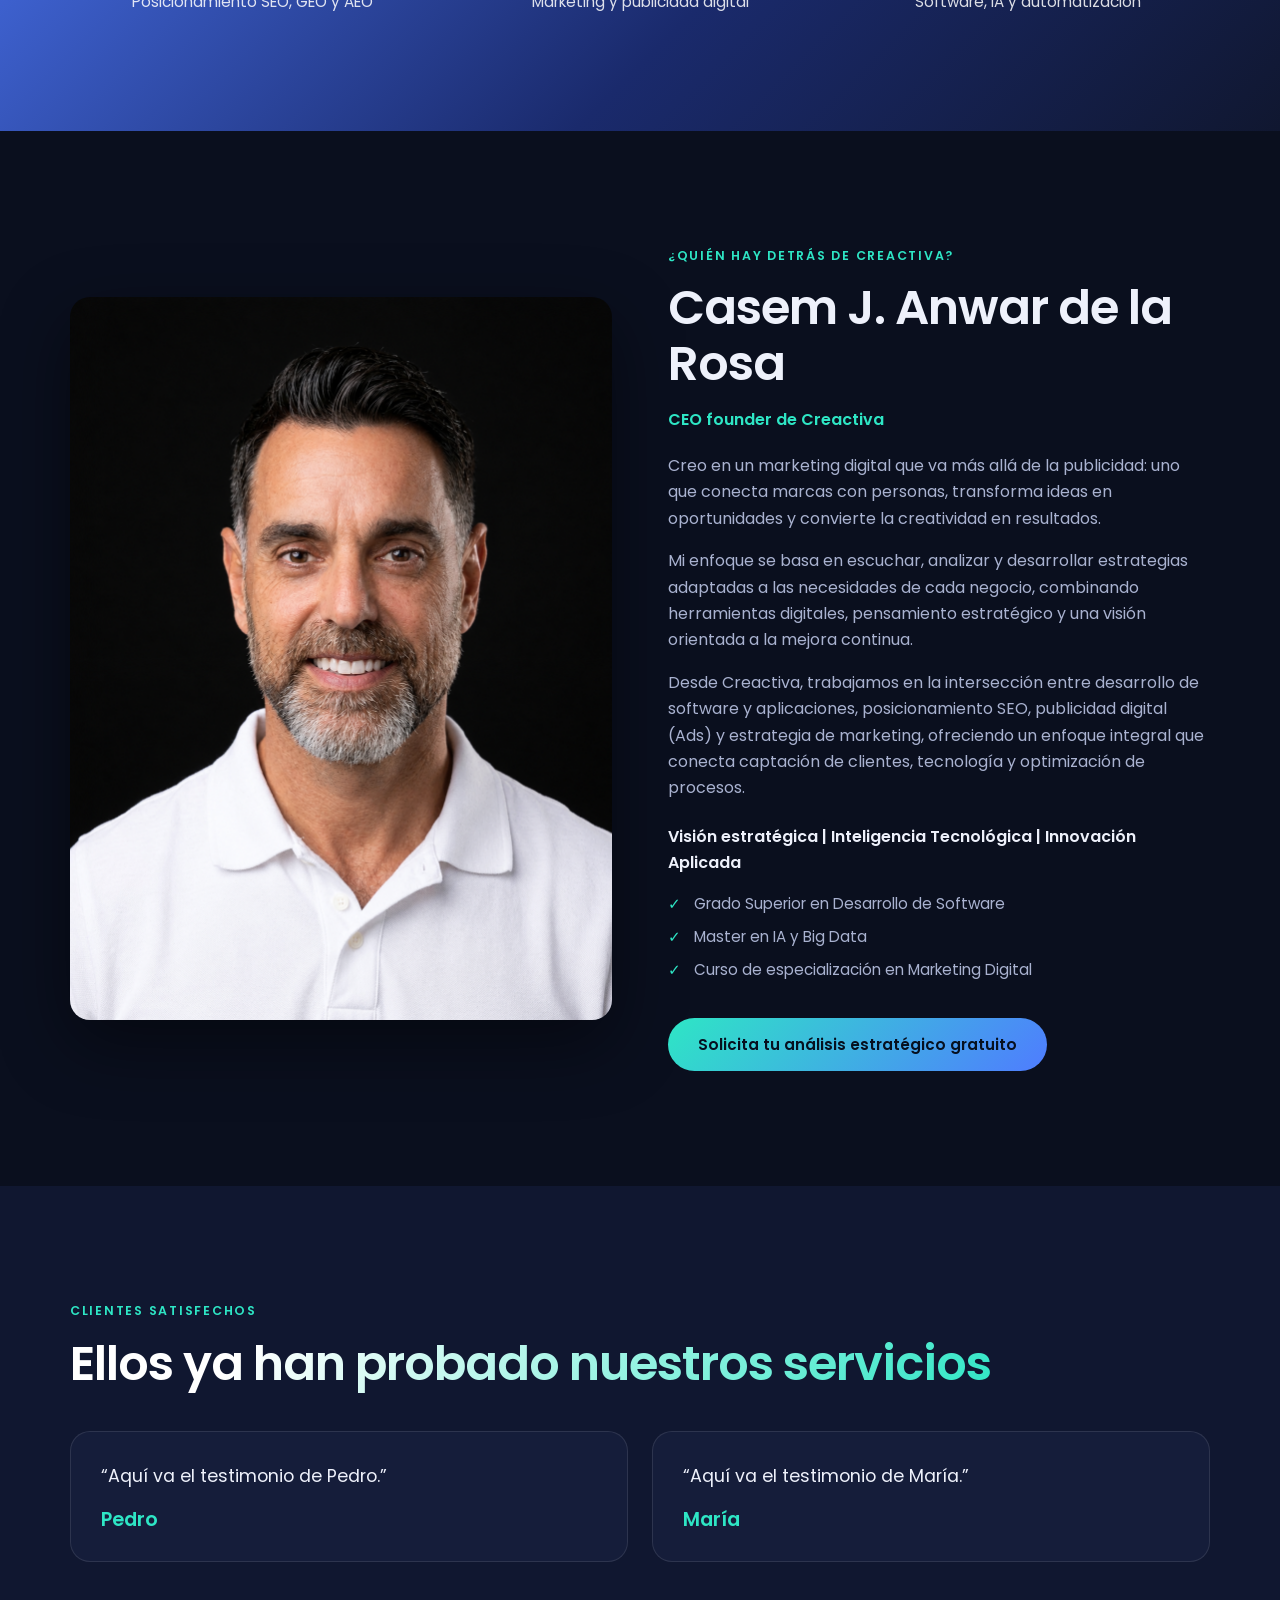
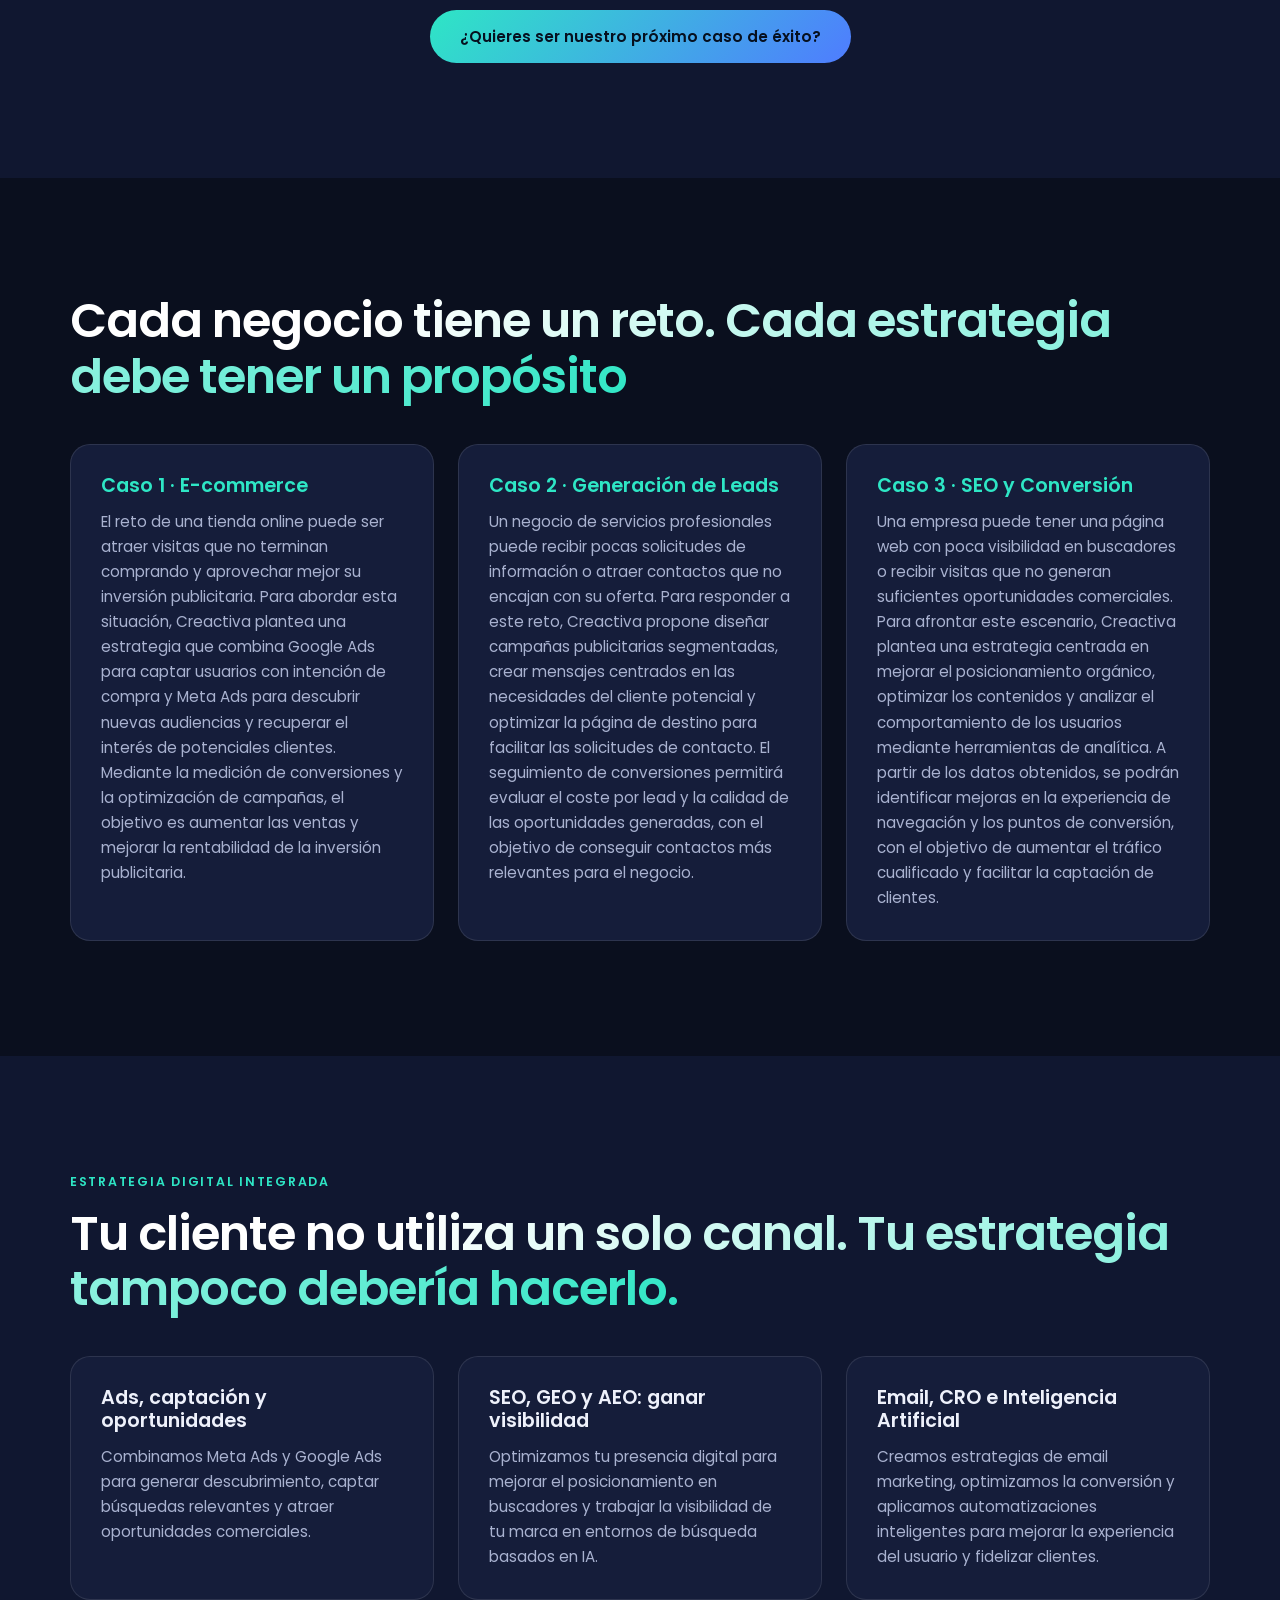
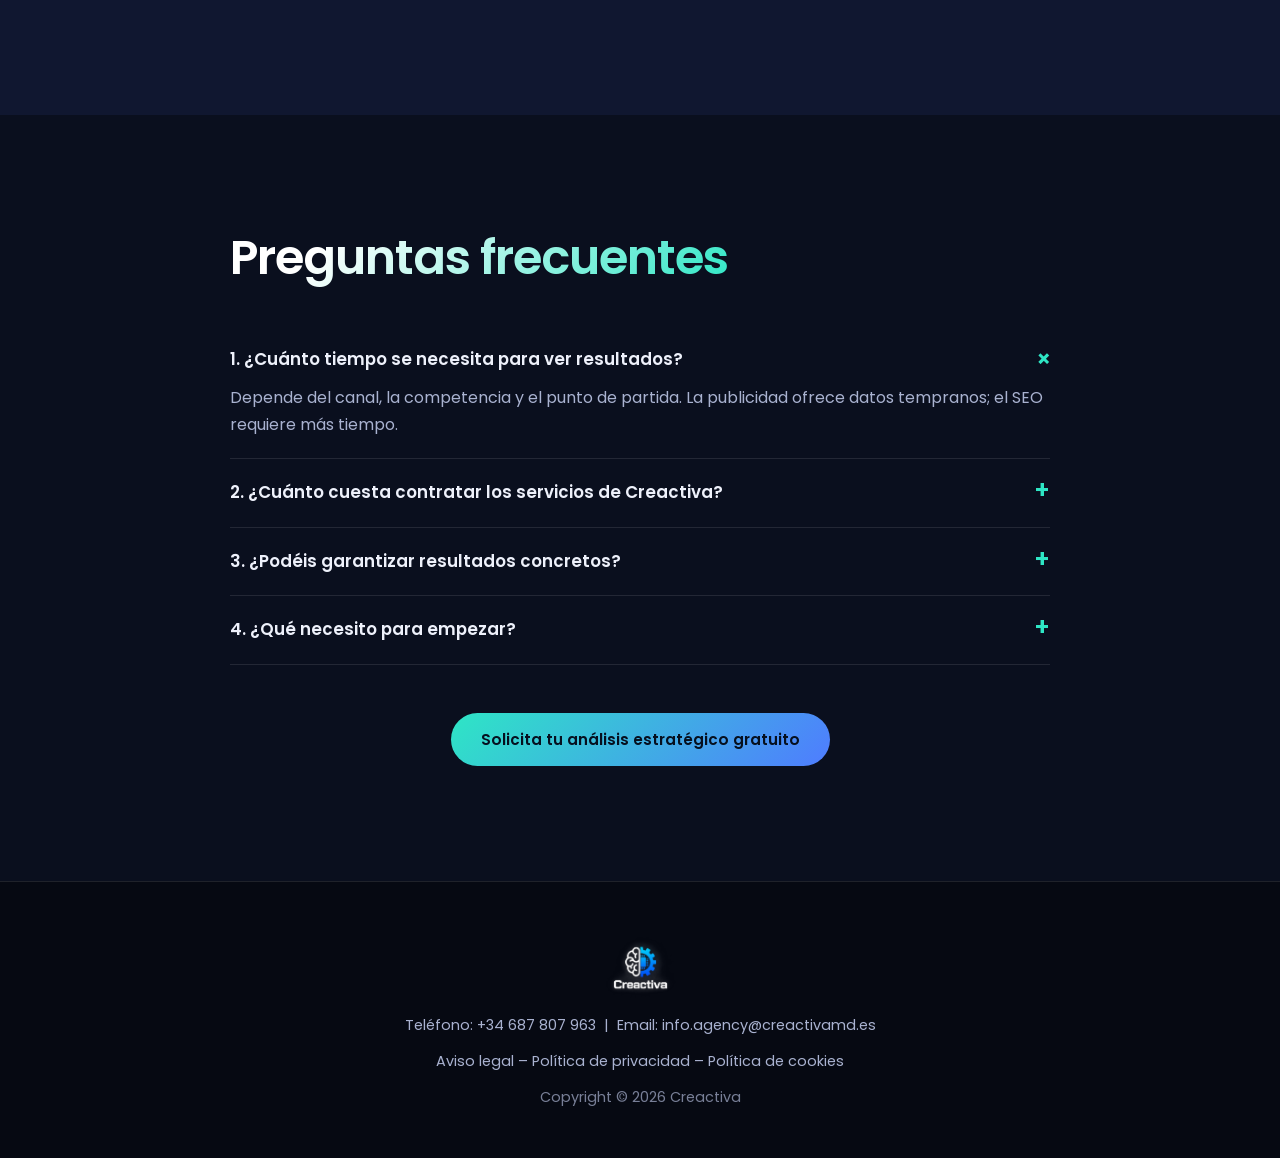
==== commit 7ed11b42: "Actualizo el favicon de Creactiva" ====
--- a/index.html
+++ b/index.html
@@ -9,7 +9,7 @@
   <meta property="og:image" content="https://creactivamd.es/wp-content/uploads/2026/10/Logo.png">
   <meta property="og:type" content="website">
   <meta property="og:locale" content="es_ES">
-  <link rel="icon" href="https://creactivamd.es/wp-content/uploads/2026/10/Logo-1024x1024.png">
+  <link rel="icon" type="image/png" href="img/Logo.png">
   <link rel="preconnect" href="https://fonts.googleapis.com">
   <link rel="preconnect" href="https://fonts.gstatic.com" crossorigin>
   <link href="https://fonts.googleapis.com/css2?family=Poppins:wght@400;500;600;700&display=swap" rel="stylesheet">
@@ -21,7 +21,7 @@
   <!-- CABECERA -->
   <header class="header" id="inicio">
     <a href="#inicio" class="brand" aria-label="Creactiva - inicio">
-      <img src="https://creactivamd.es/wp-content/uploads/2026/10/Logo-1024x1024.png" alt="Logo Creactiva" width="44" height="44">
+      <img src="img/Logo.png" alt="Logo Creactiva" width="44" height="44">
       <span>Creactiva</span>
     </a>
     <button class="menu-btn" id="menuBtn" aria-label="Abrir menú" aria-expanded="false"><span></span><span></span></button>
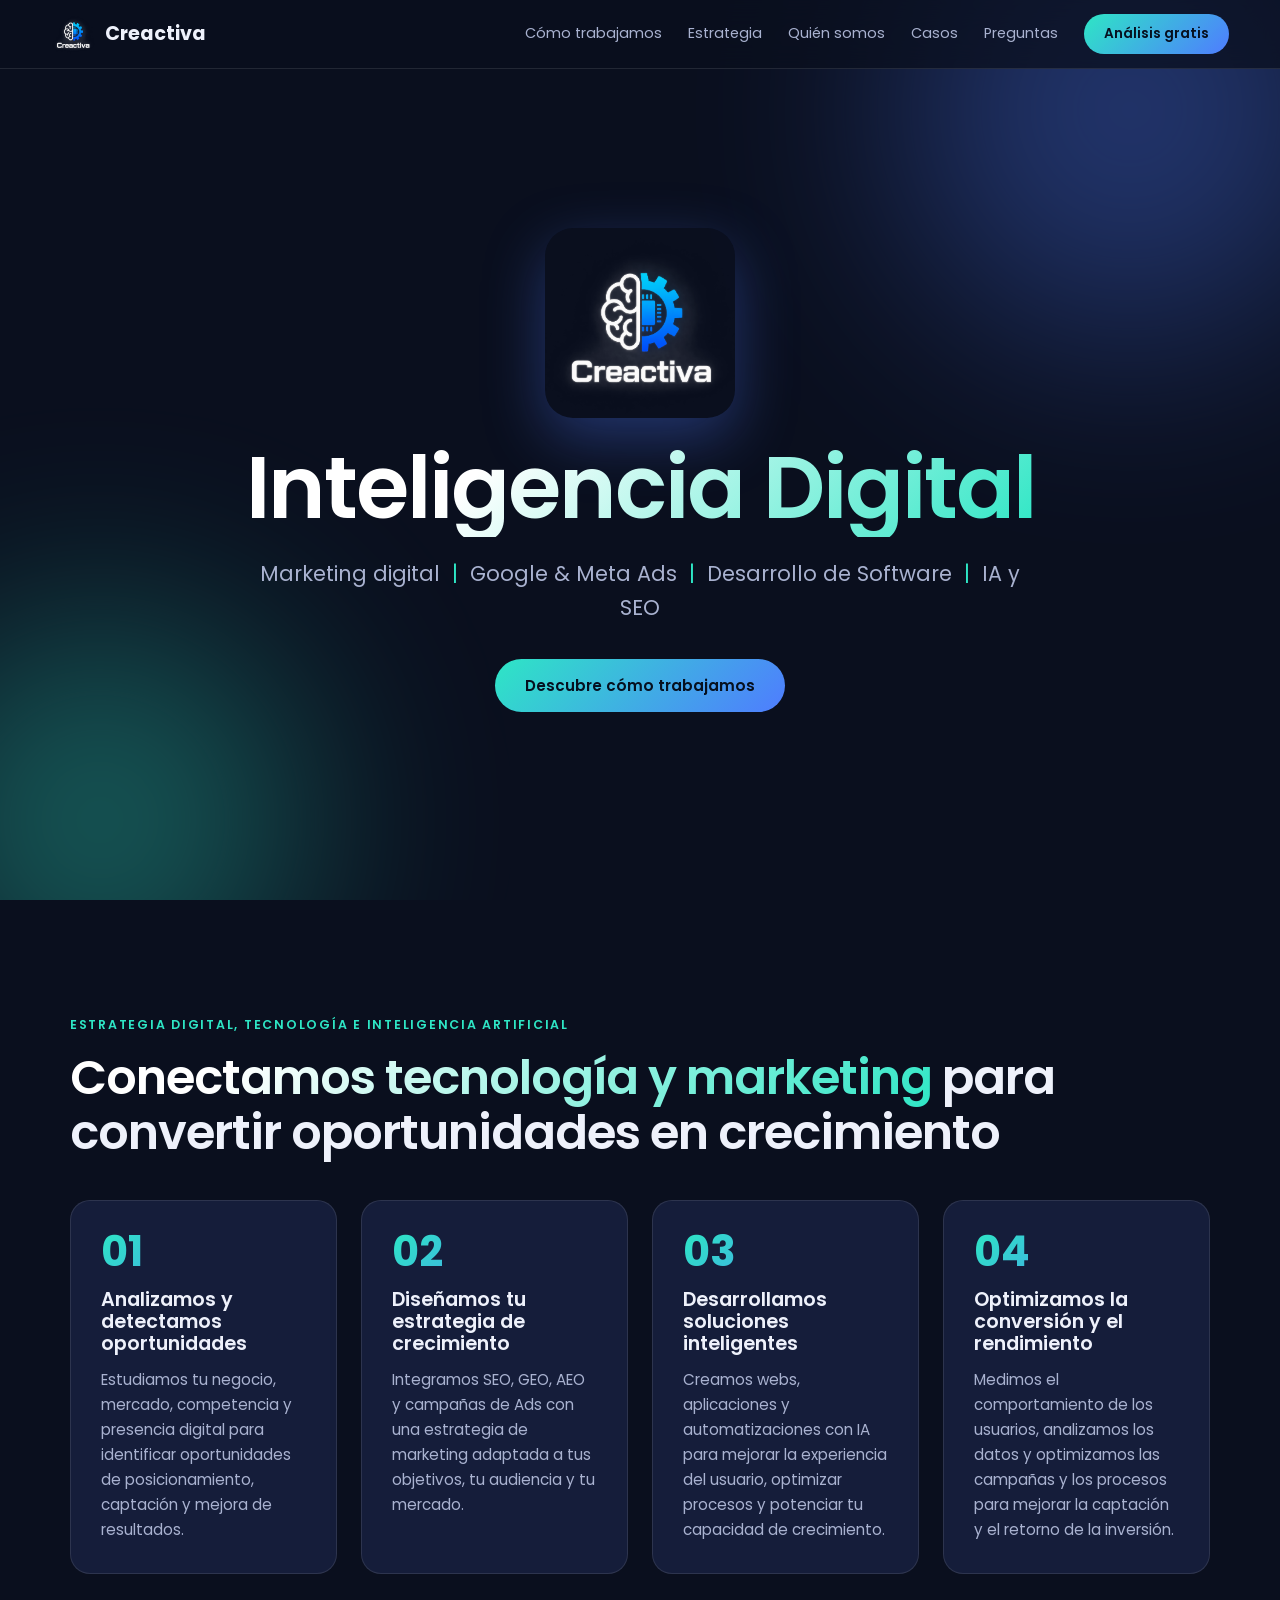
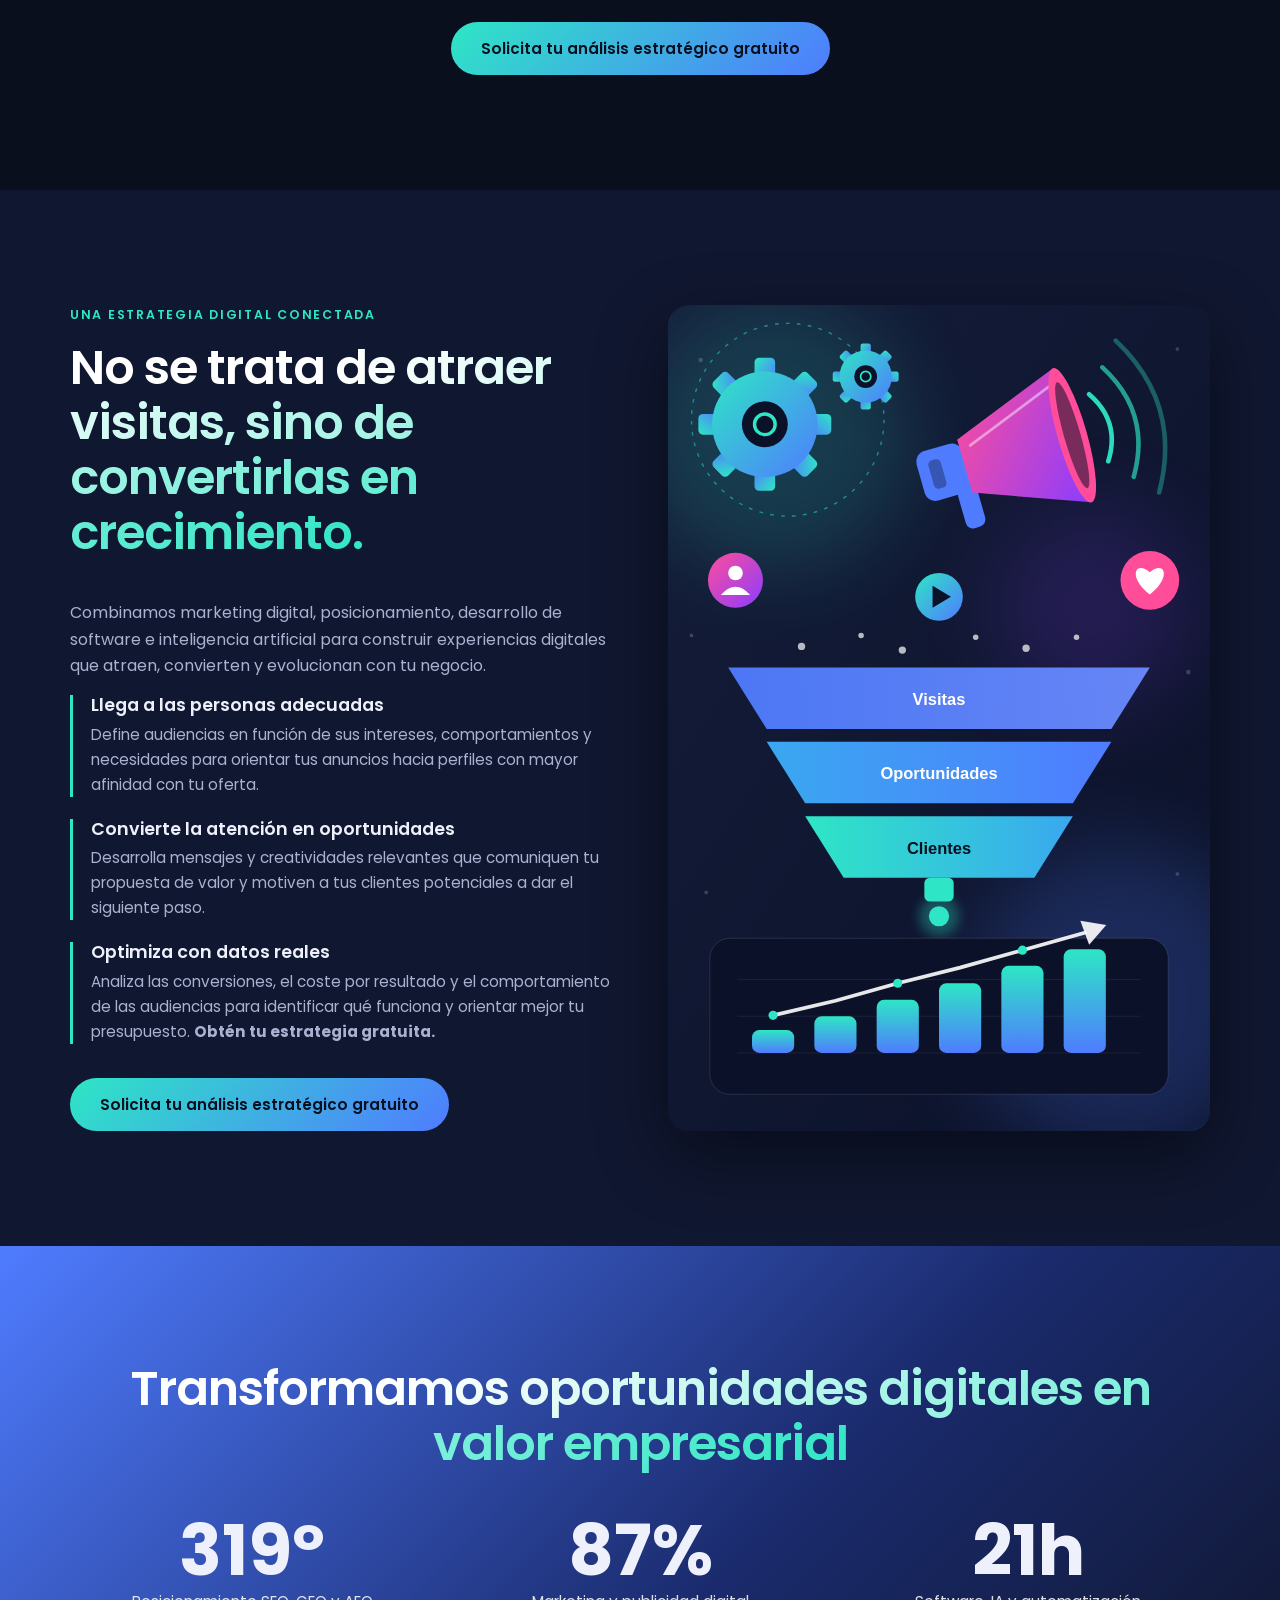
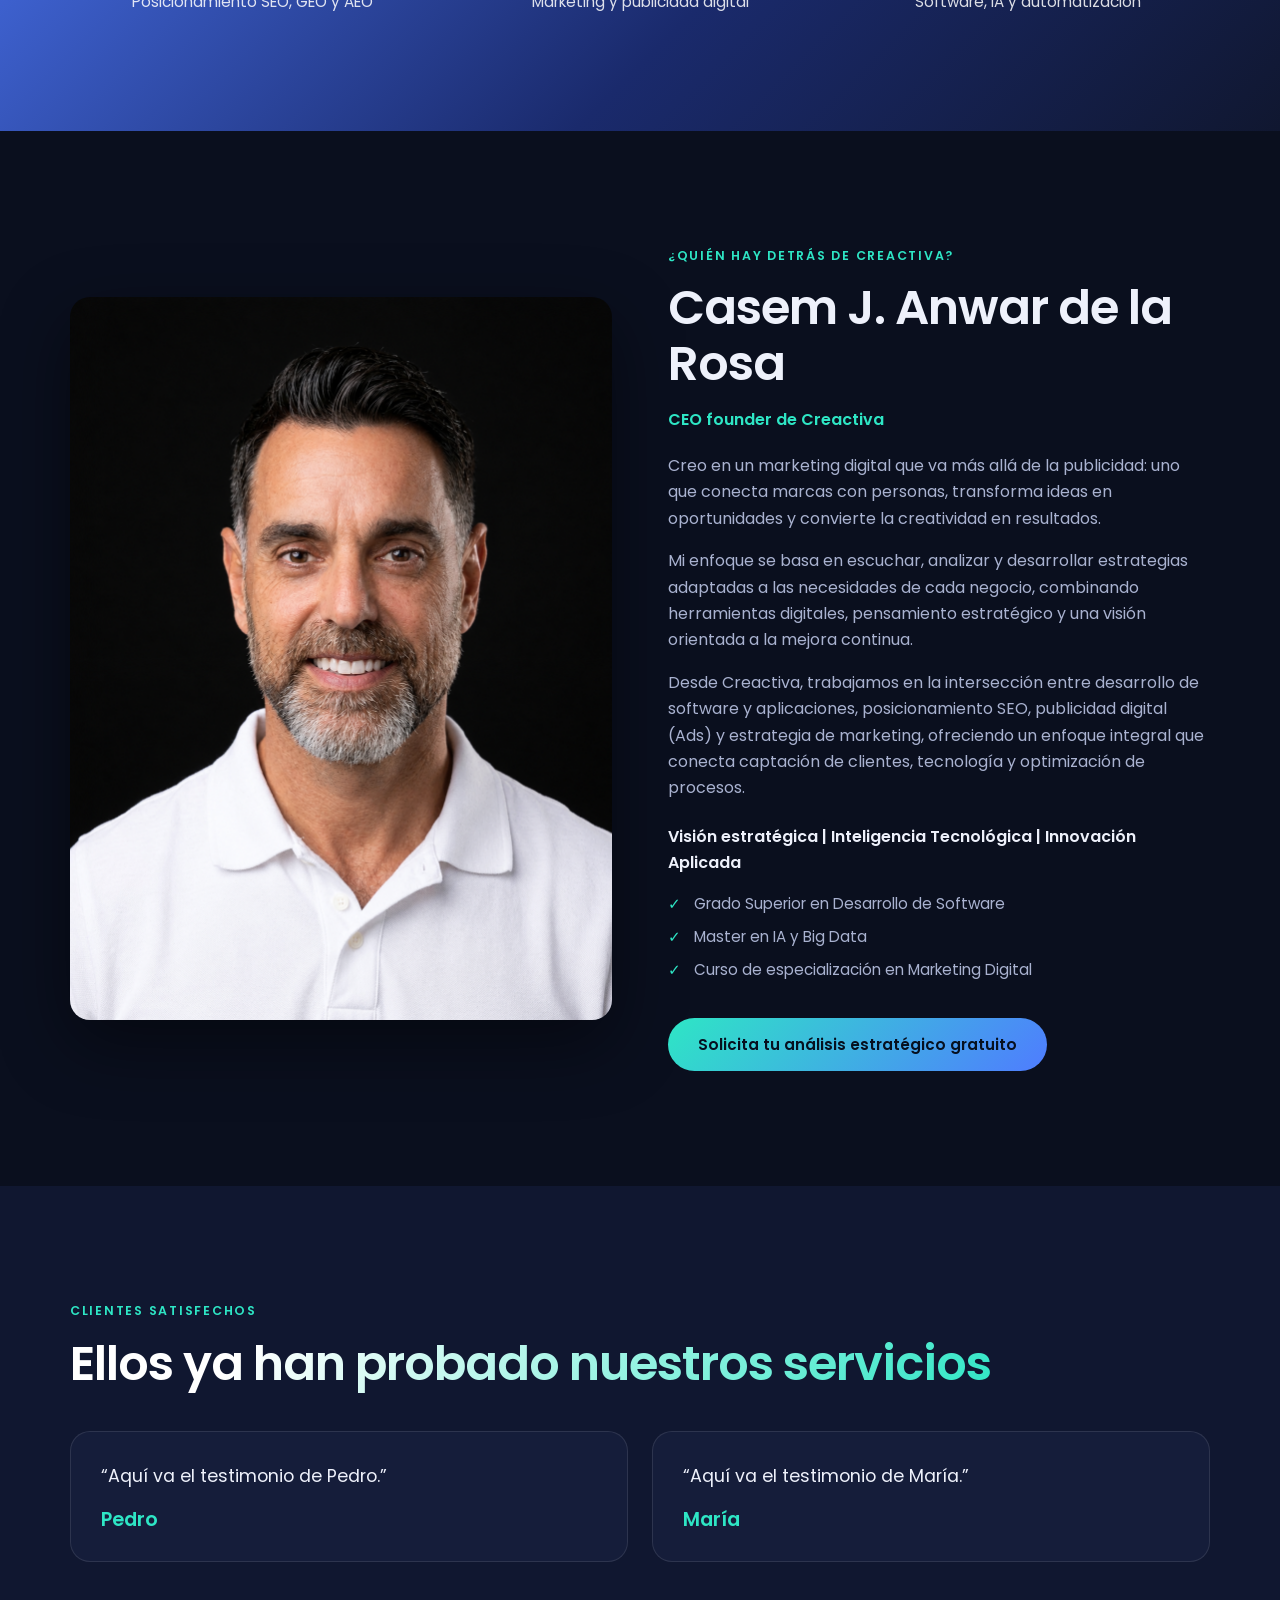
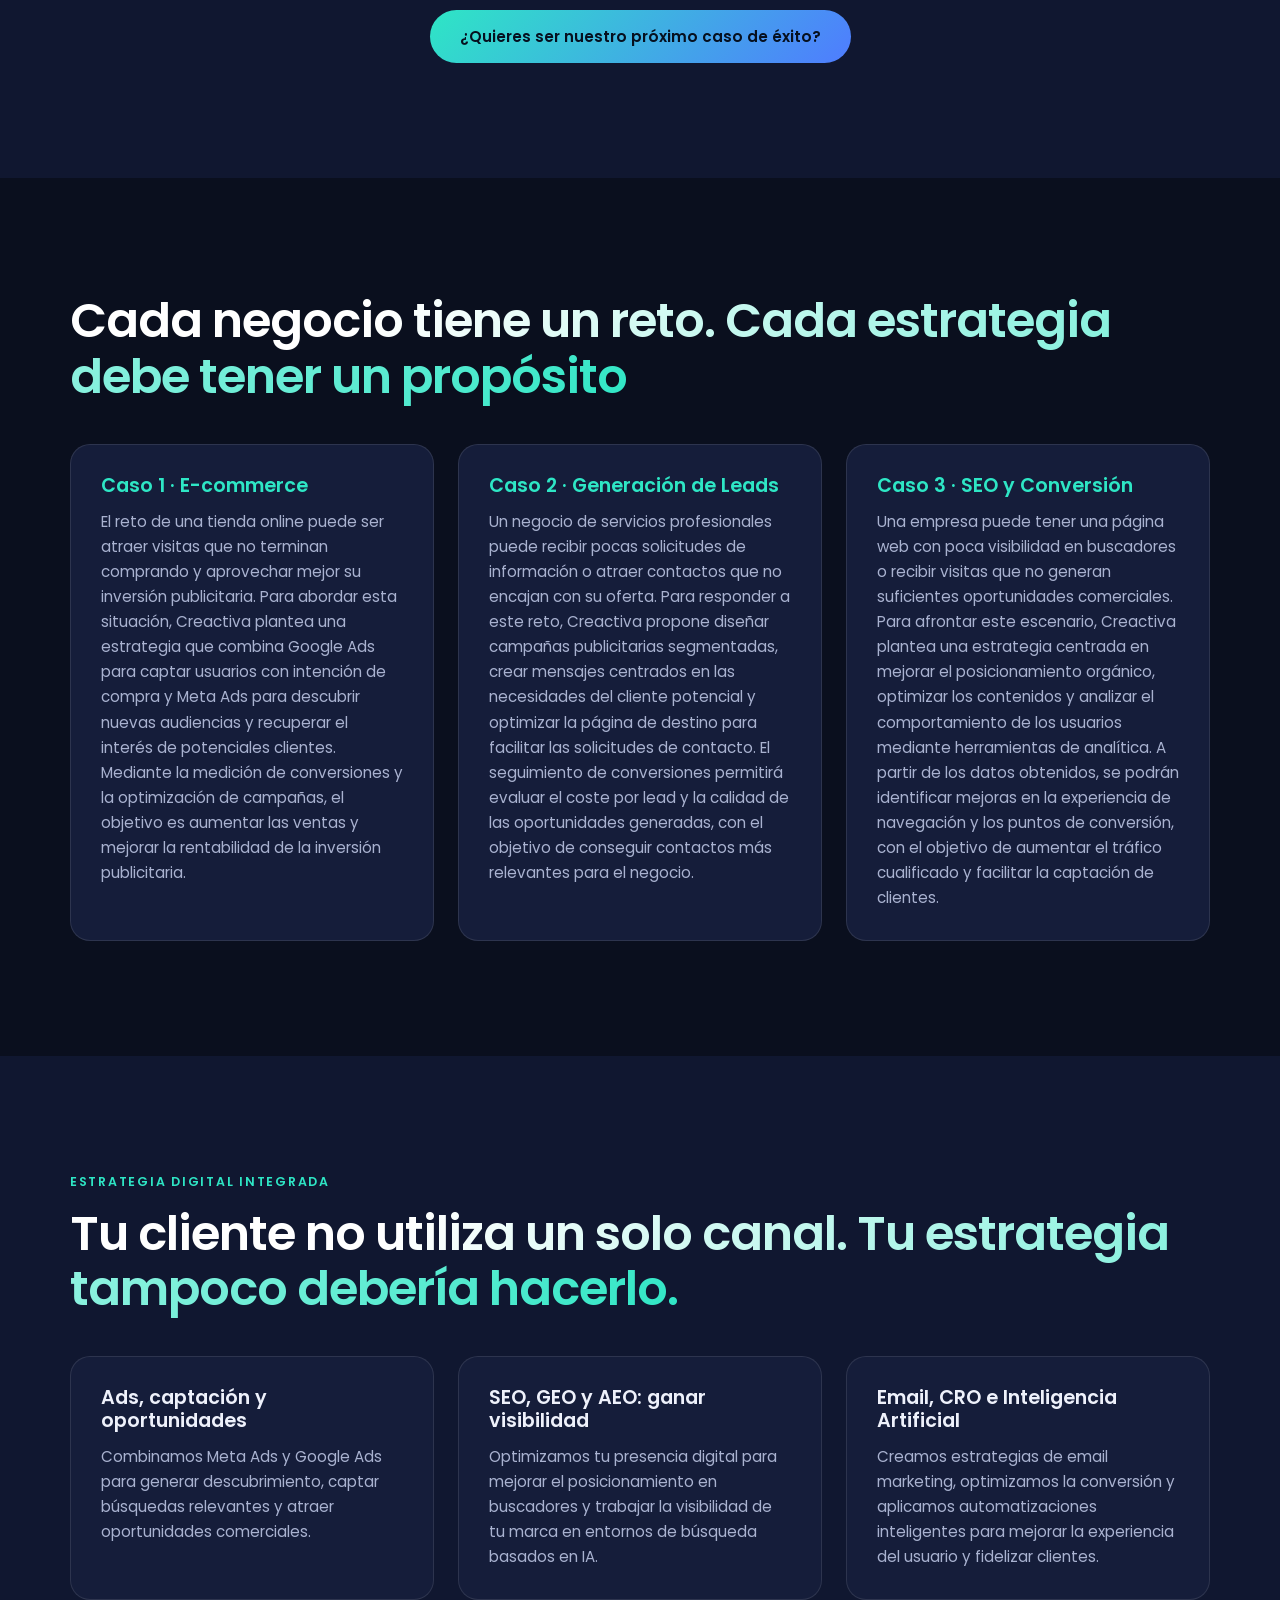
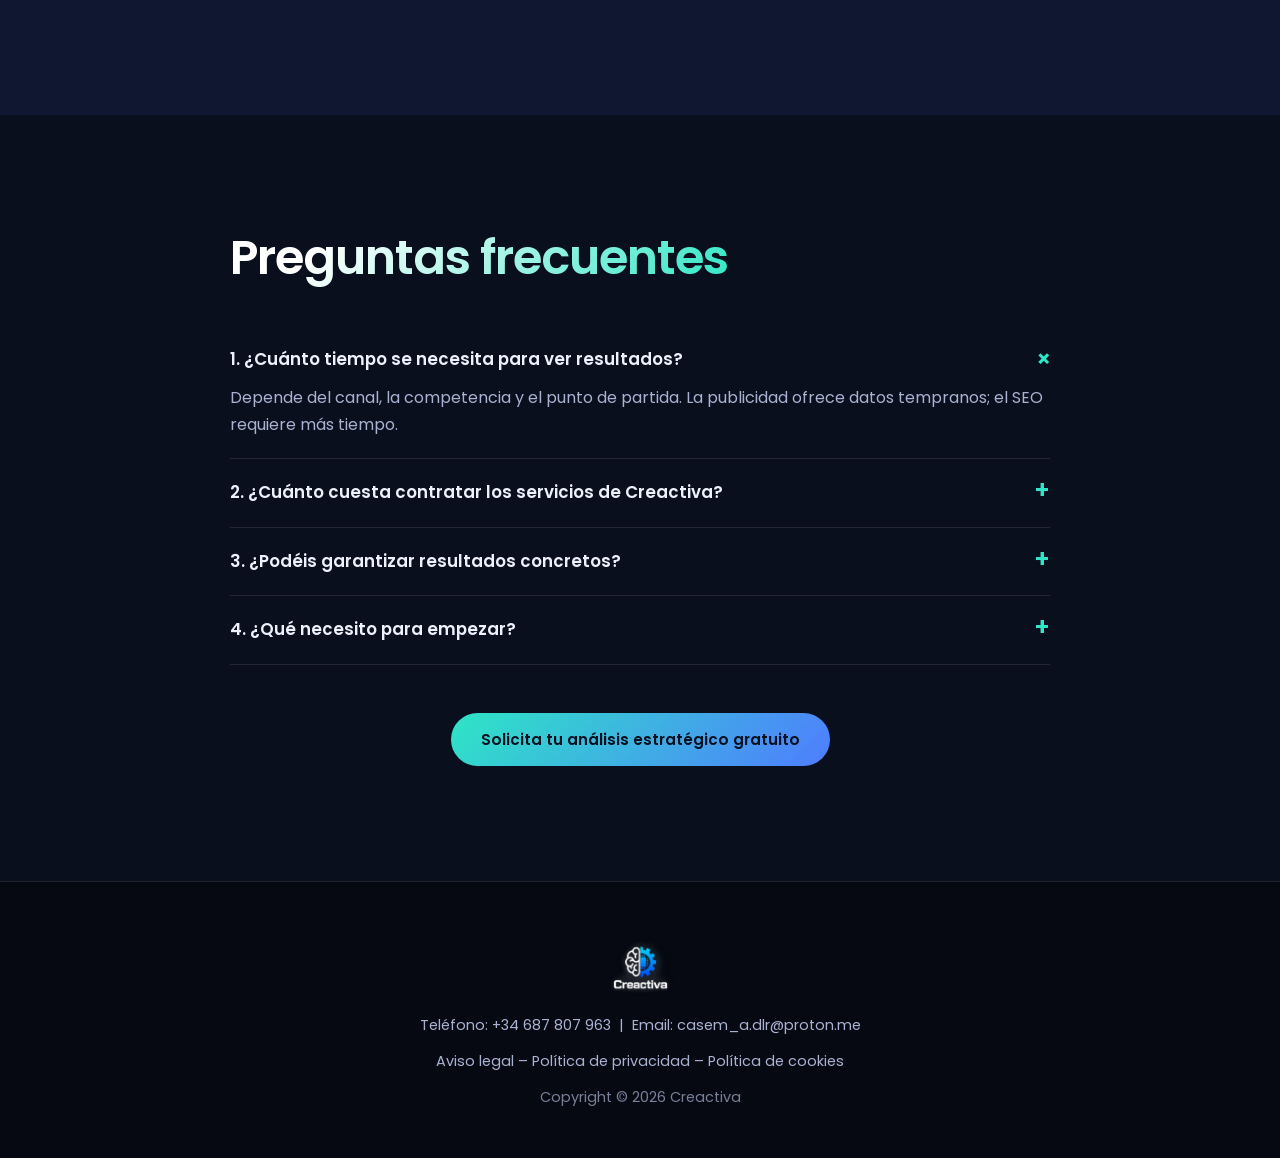
==== commit 99531ddf: "Actualizo el correo de contacto y del formulario" ====
--- a/index.html
+++ b/index.html
@@ -239,7 +239,7 @@
   <footer class="footer">
     <div class="container footer-inner">
       <img src="img/Logo.png" alt="Creactiva" width="72" height="72" loading="lazy">
-      <p>Teléfono: <a href="tel:+34687807963">+34 687 807 963</a> &nbsp;|&nbsp; Email: <a href="mailto:info.agency@creactivamd.es">info.agency@creactivamd.es</a></p>
+      <p>Teléfono: <a href="tel:+34687807963">+34 687 807 963</a> &nbsp;|&nbsp; Email: <a href="mailto:casem_a.dlr@proton.me">casem_a.dlr@proton.me</a></p>
       <p>
         <a href="https://creactivamd.es/aviso-legal/">Aviso legal</a> –
         <a href="https://creactivamd.es/politica-de-privacidad/">Política de privacidad</a> –
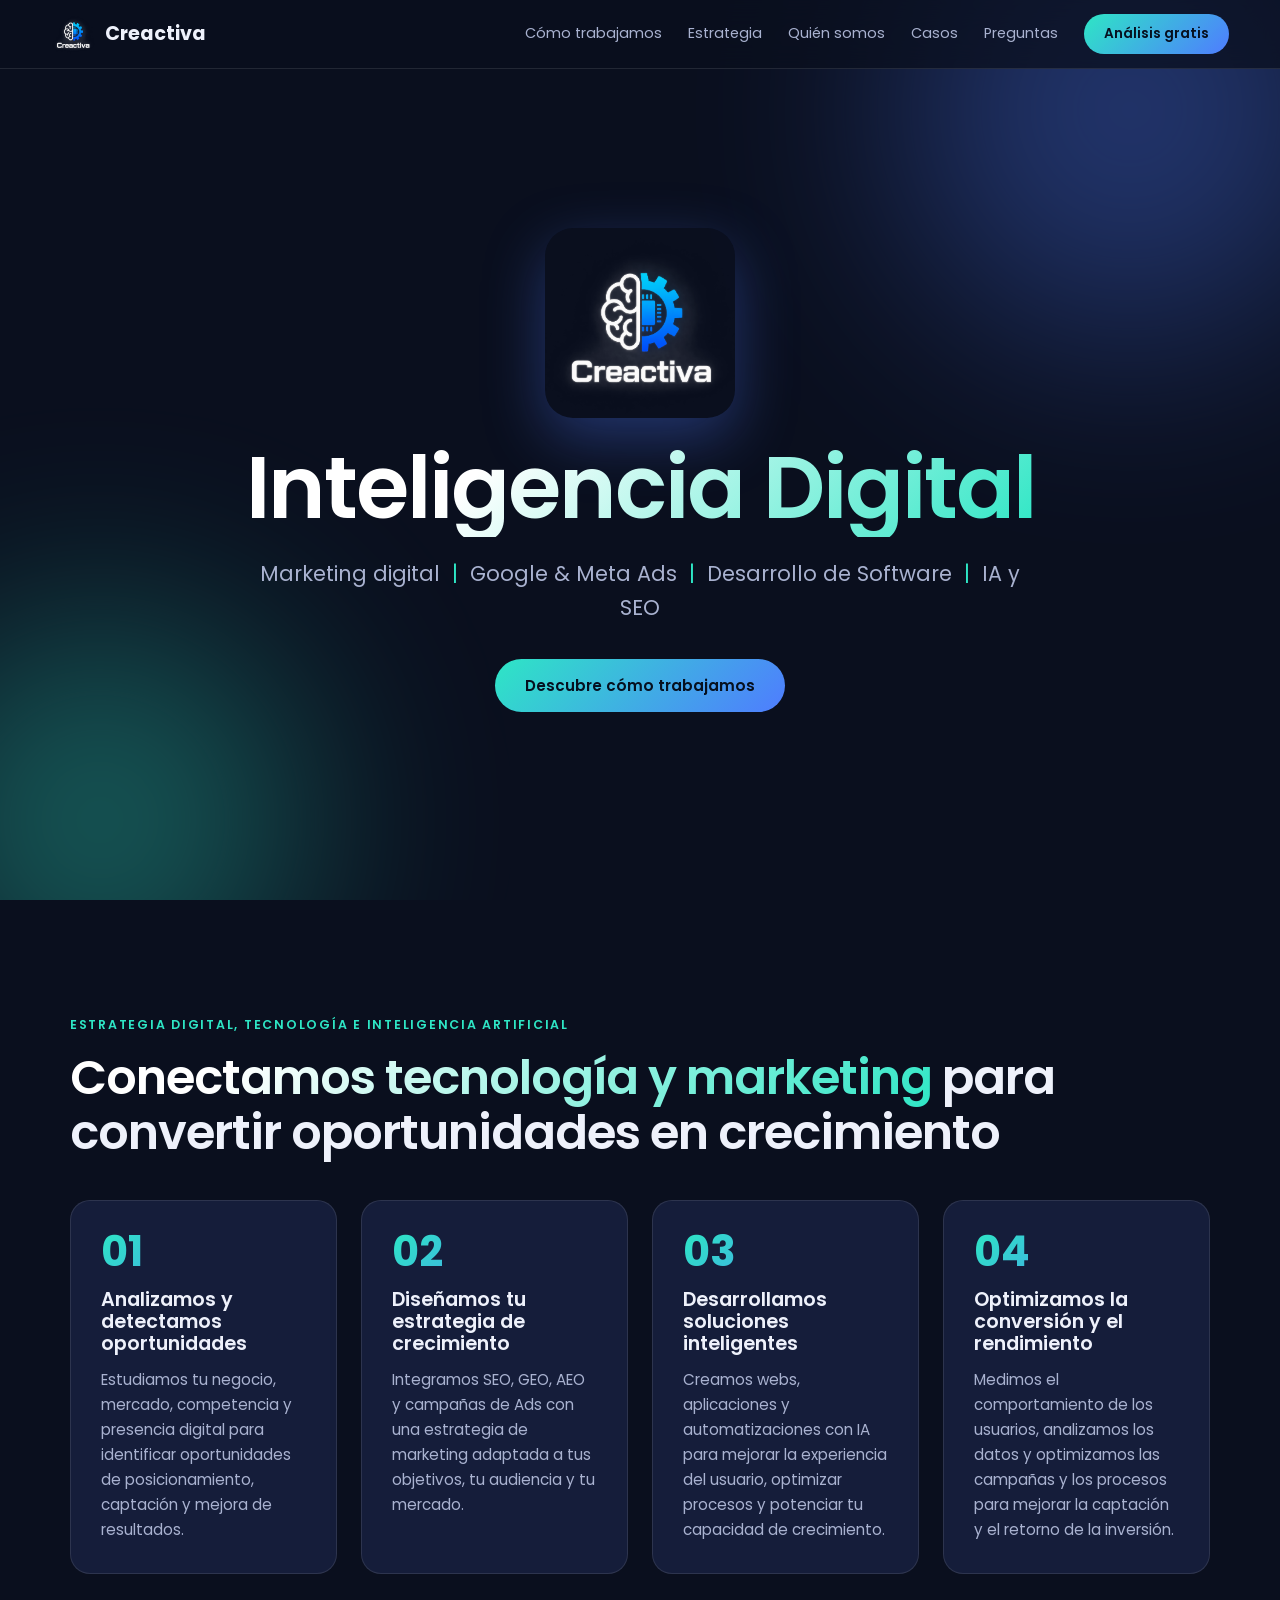
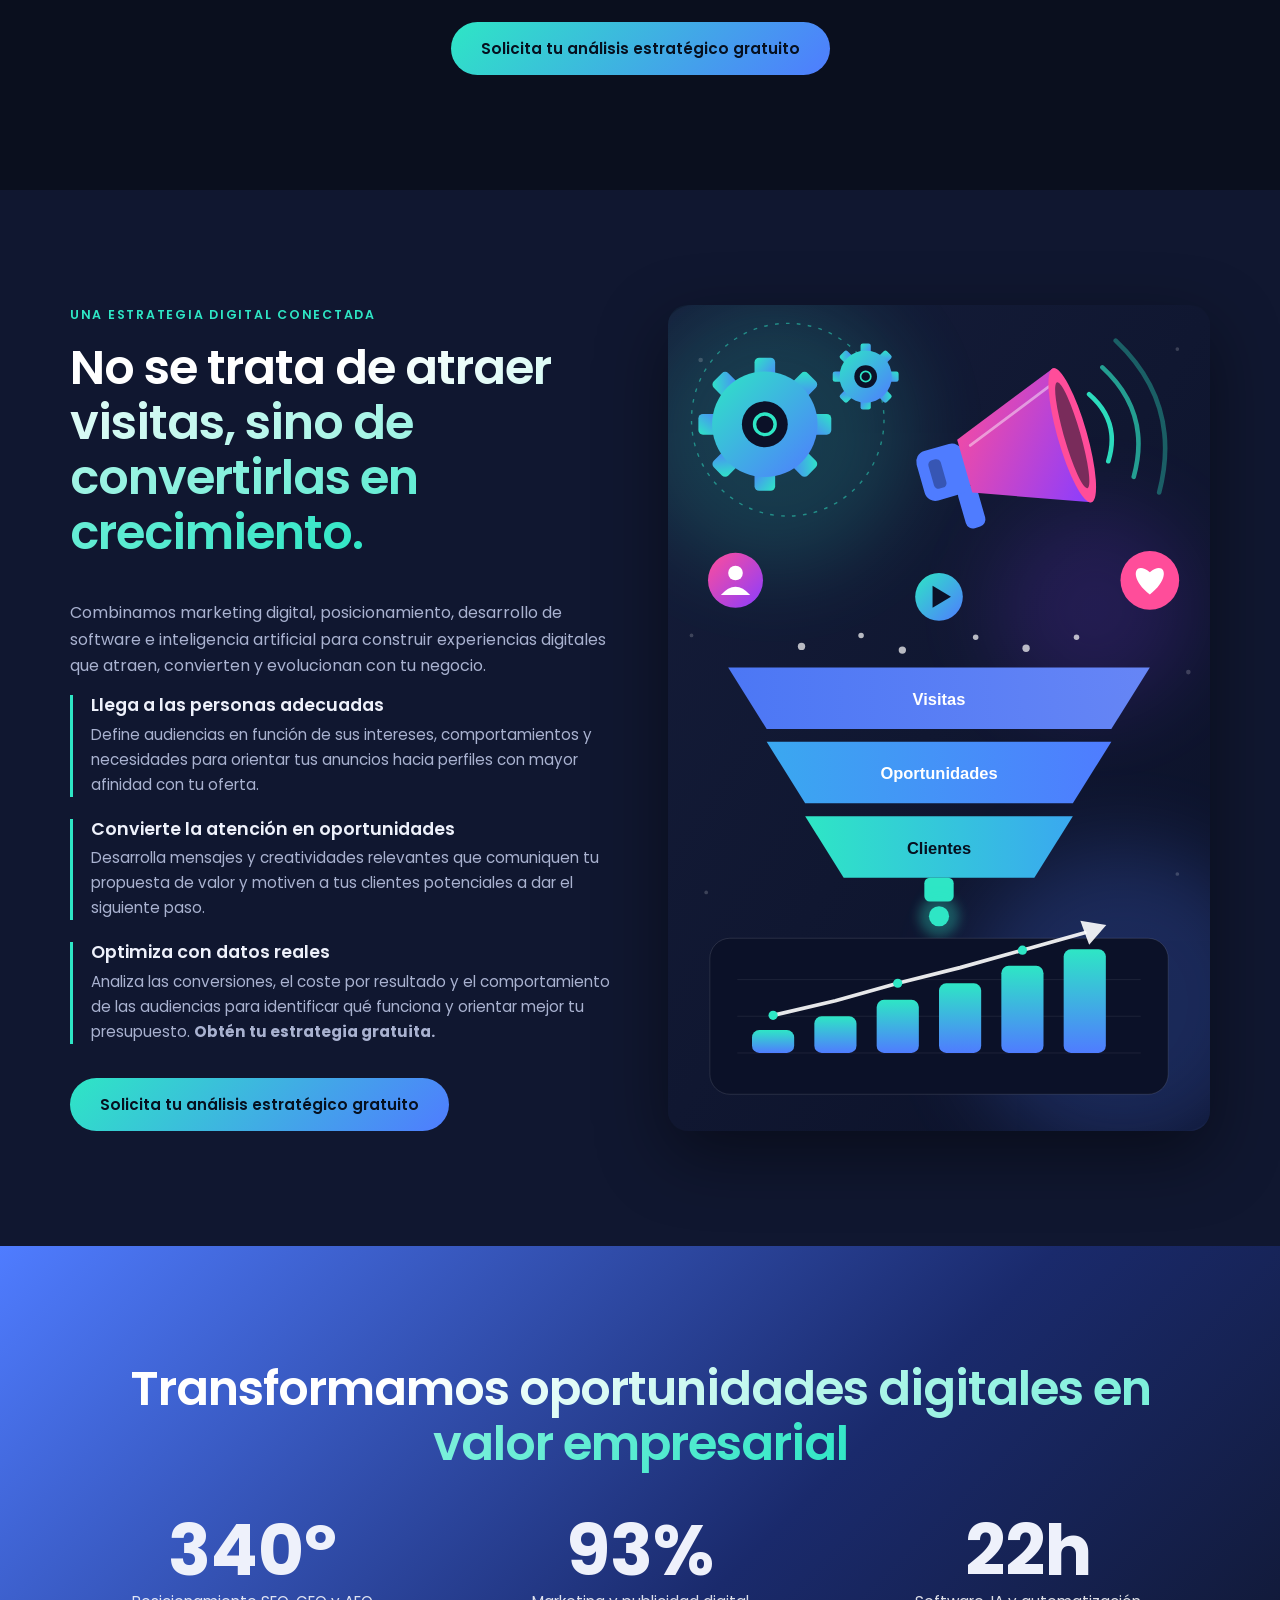
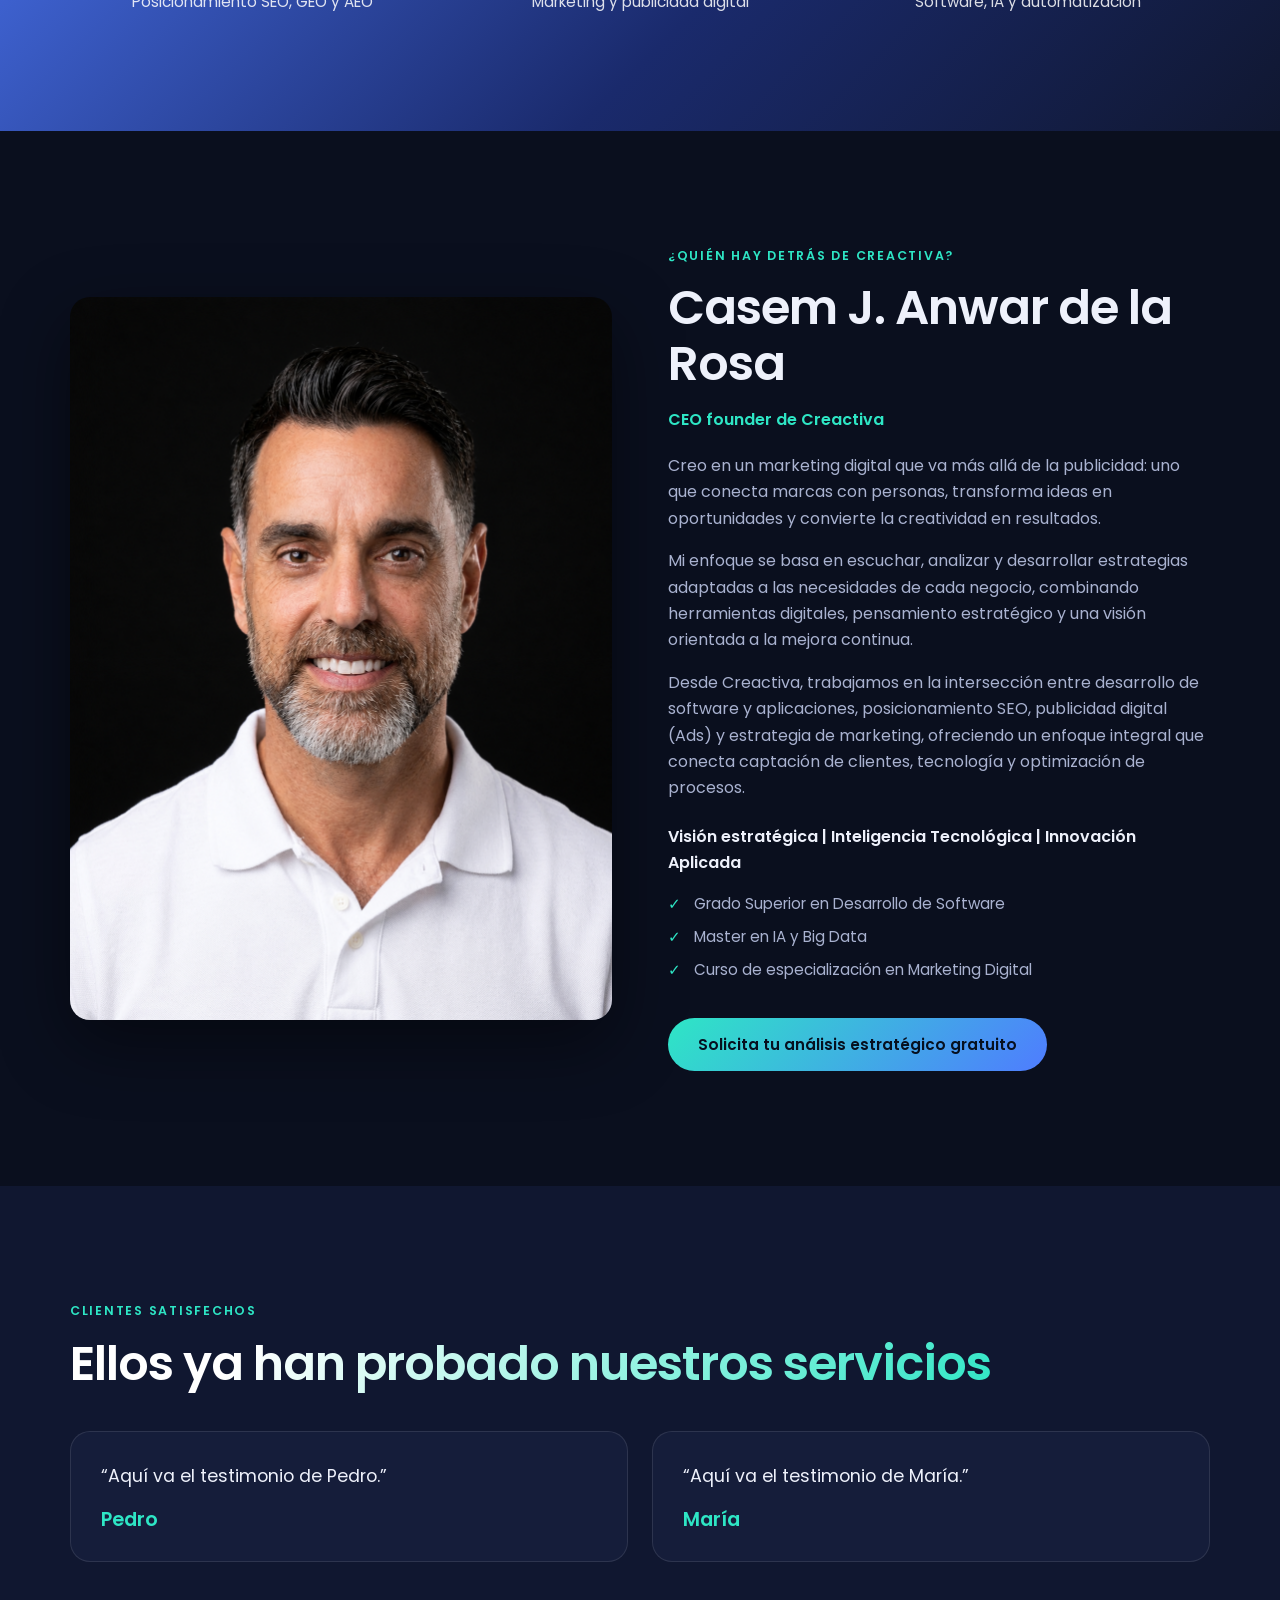
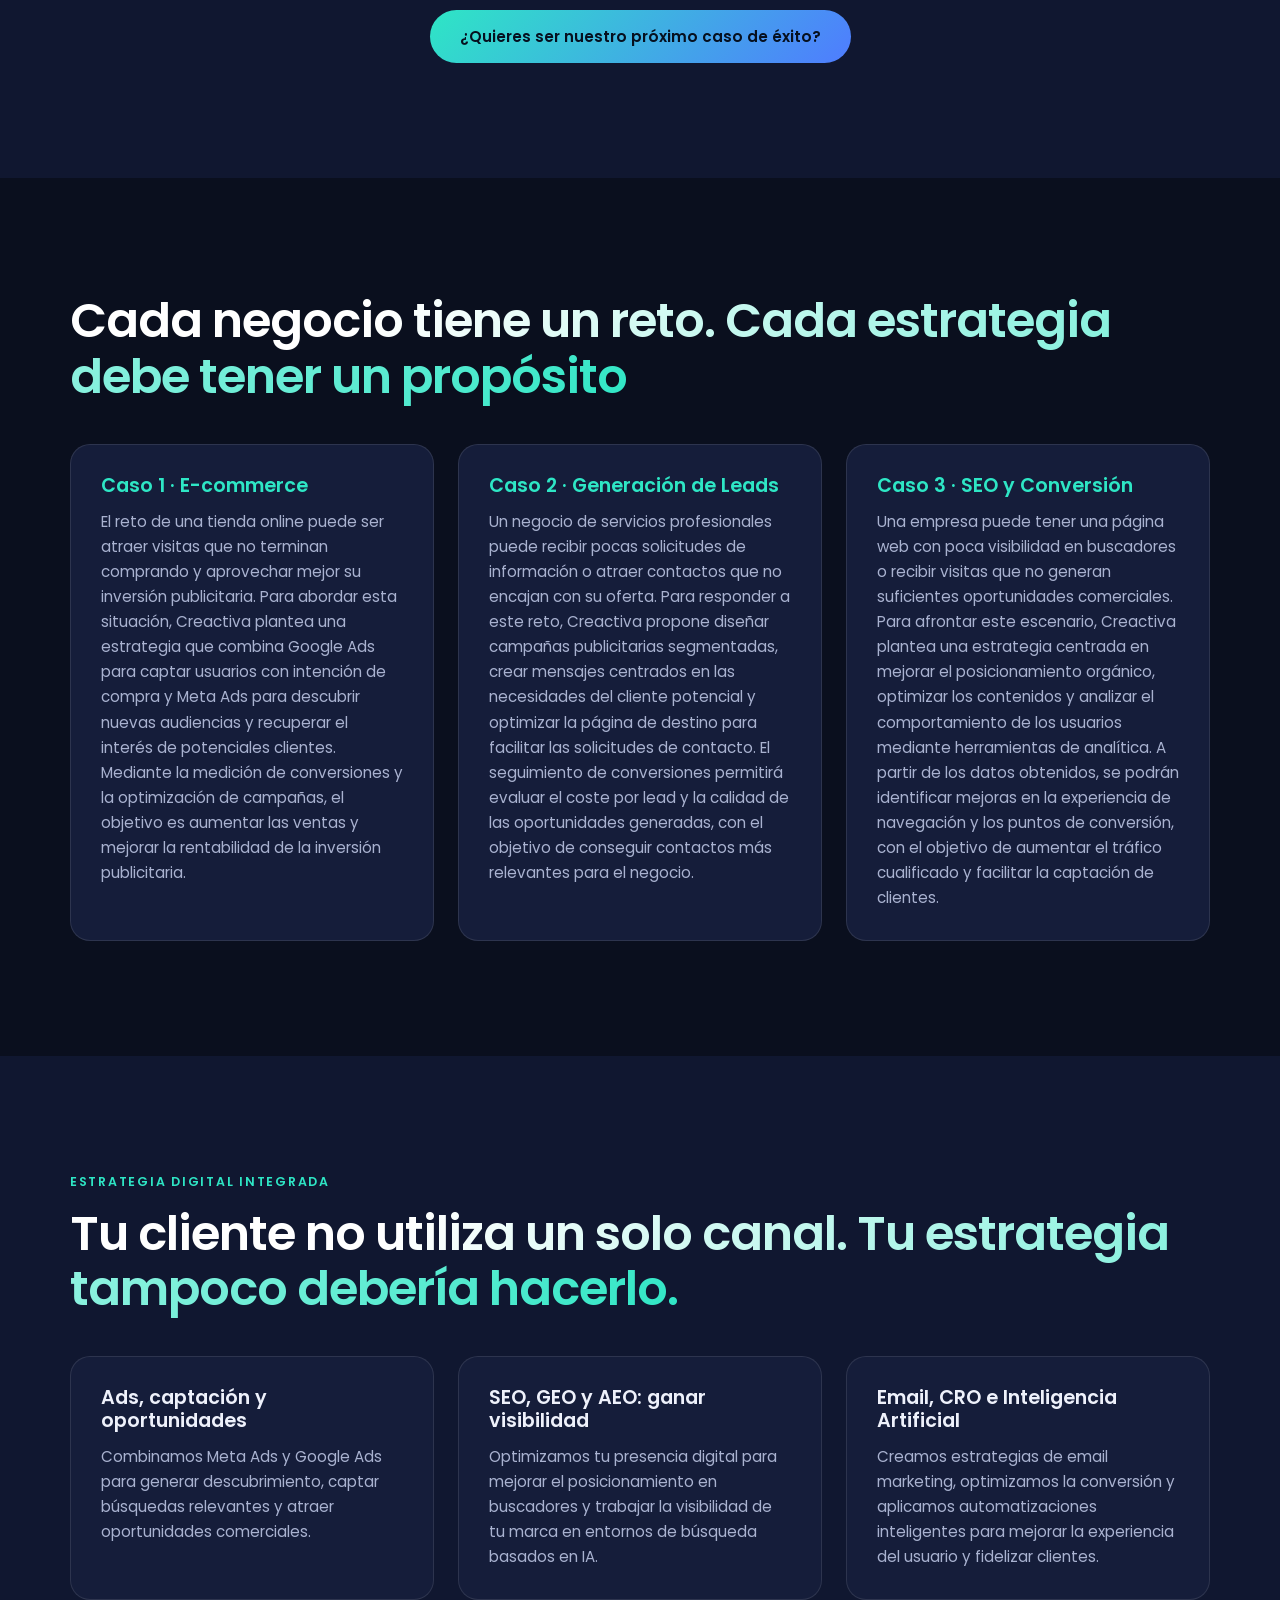
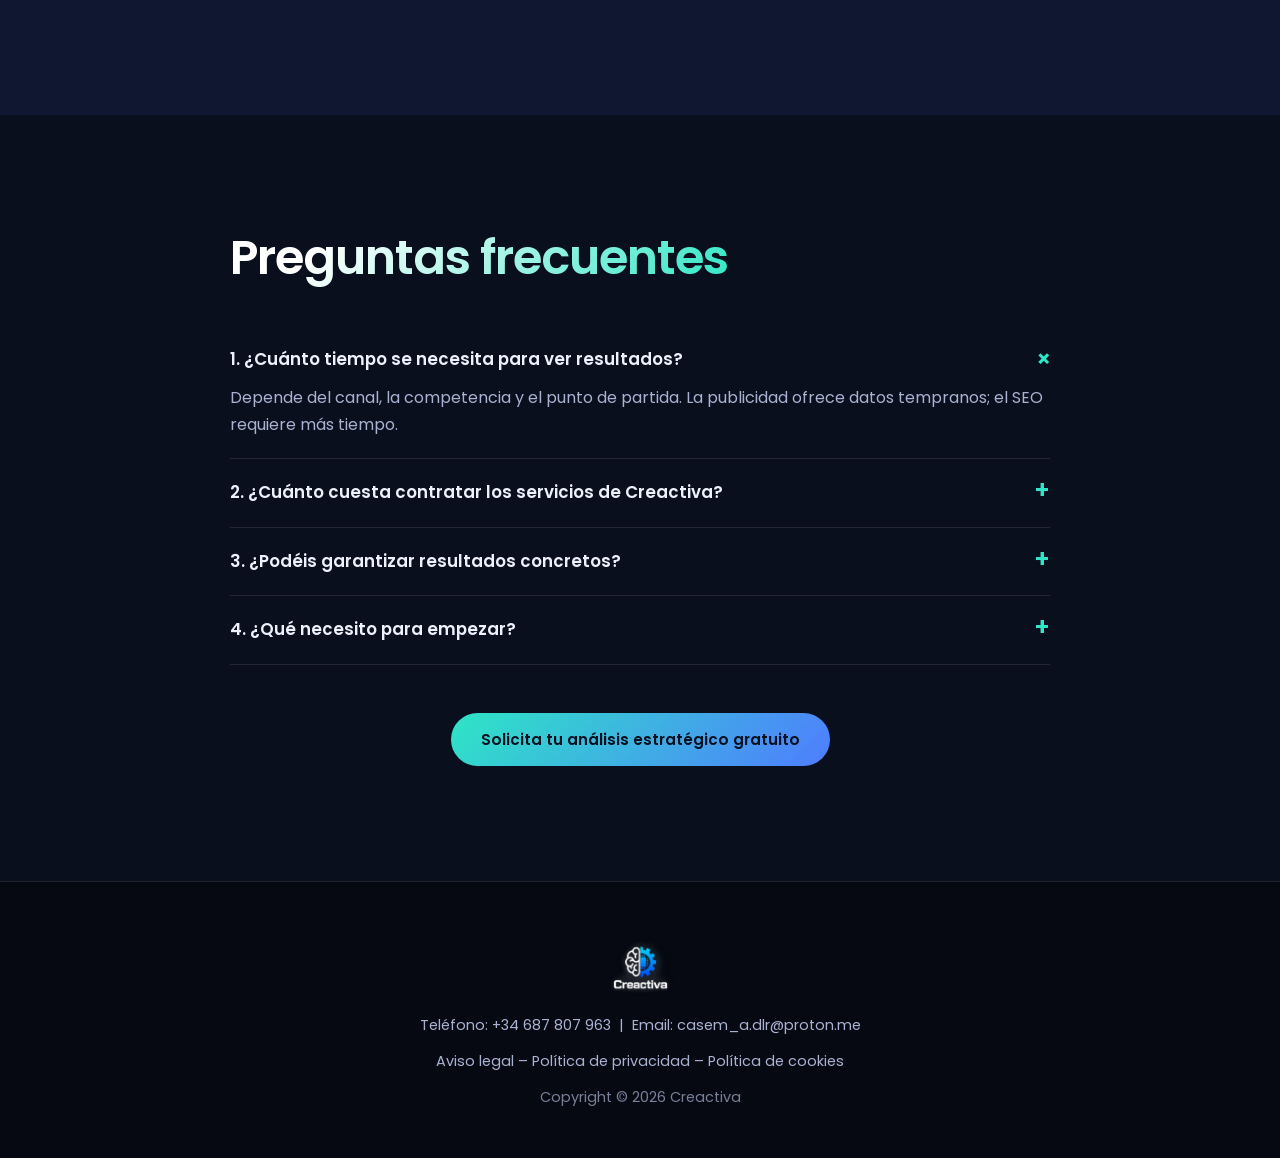
==== commit 2fc43722: "Convierto el formulario en una demo con página de agradecimiento" ====
--- a/index.html
+++ b/index.html
@@ -256,7 +256,7 @@
     <div class="modal-backdrop" data-close-modal></div>
     <div class="modal-box" role="dialog" aria-modal="true" aria-labelledby="modalTitle">
       <button class="modal-close" data-close-modal aria-label="Cerrar">×</button>
-      <h3 id="modalTitle">Solicita tu <em>propuesta estratégica</em> sin coste</h3>
+      <h3 id="modalTitle">Solicita tu <em>propuesta estratégica</em> sin coste</h3><p>Este formulario es una demostración de mi portfolio de DAW. Usa datos ficticios para probarlo.</p>
 
       <form class="form" id="contactForm" novalidate>
         <label>Nombre
